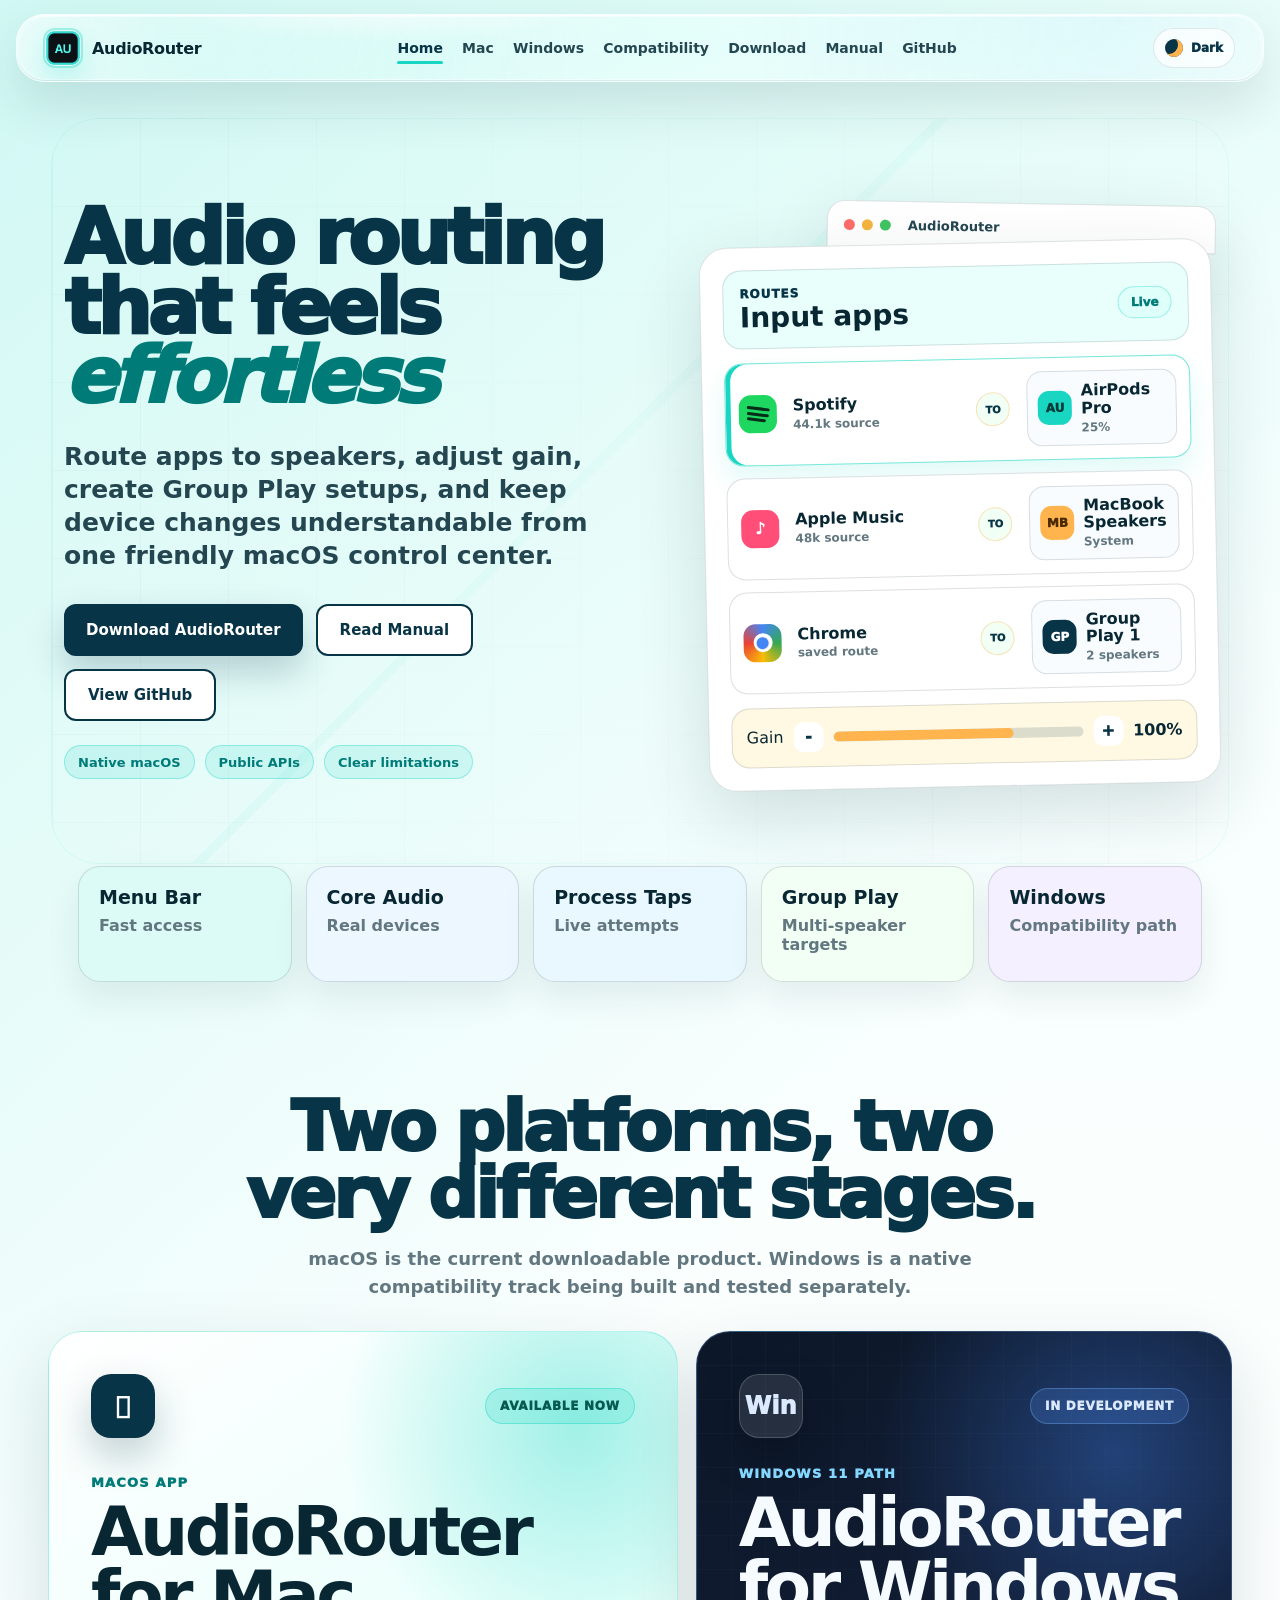
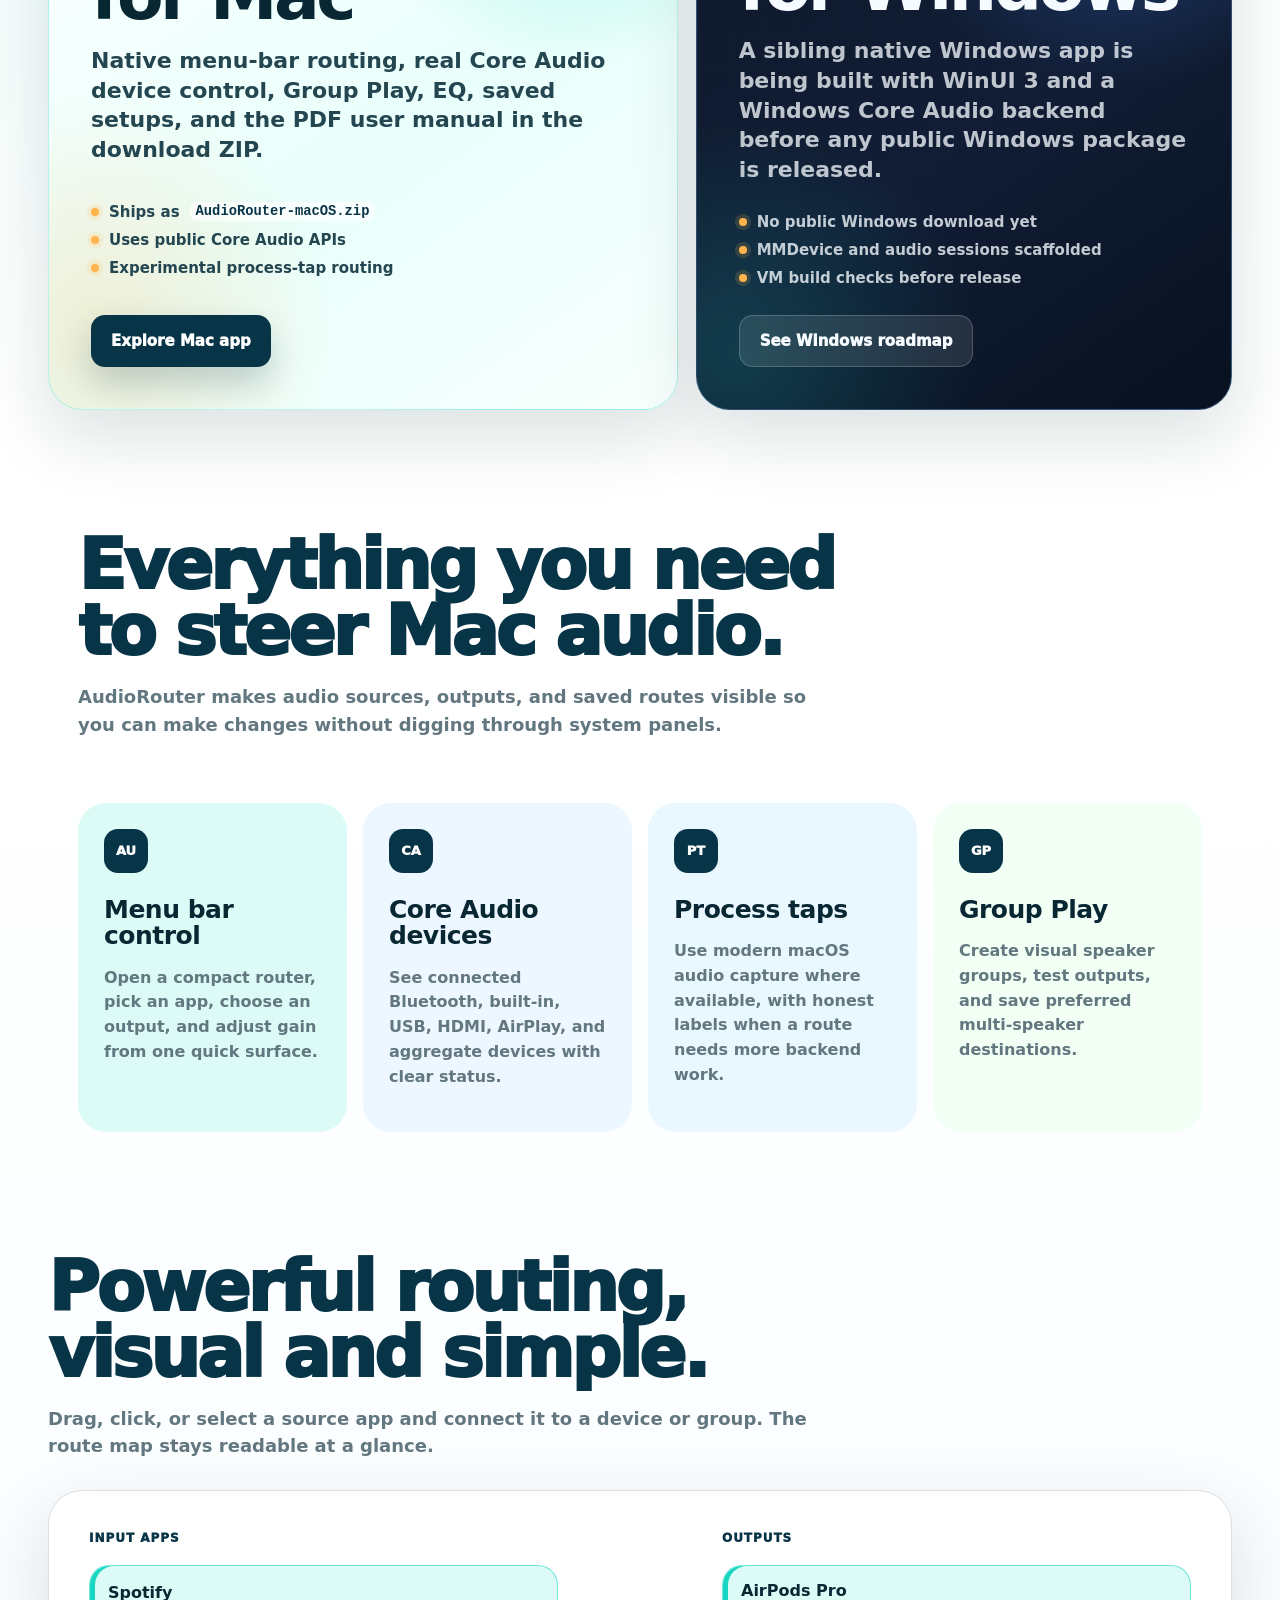
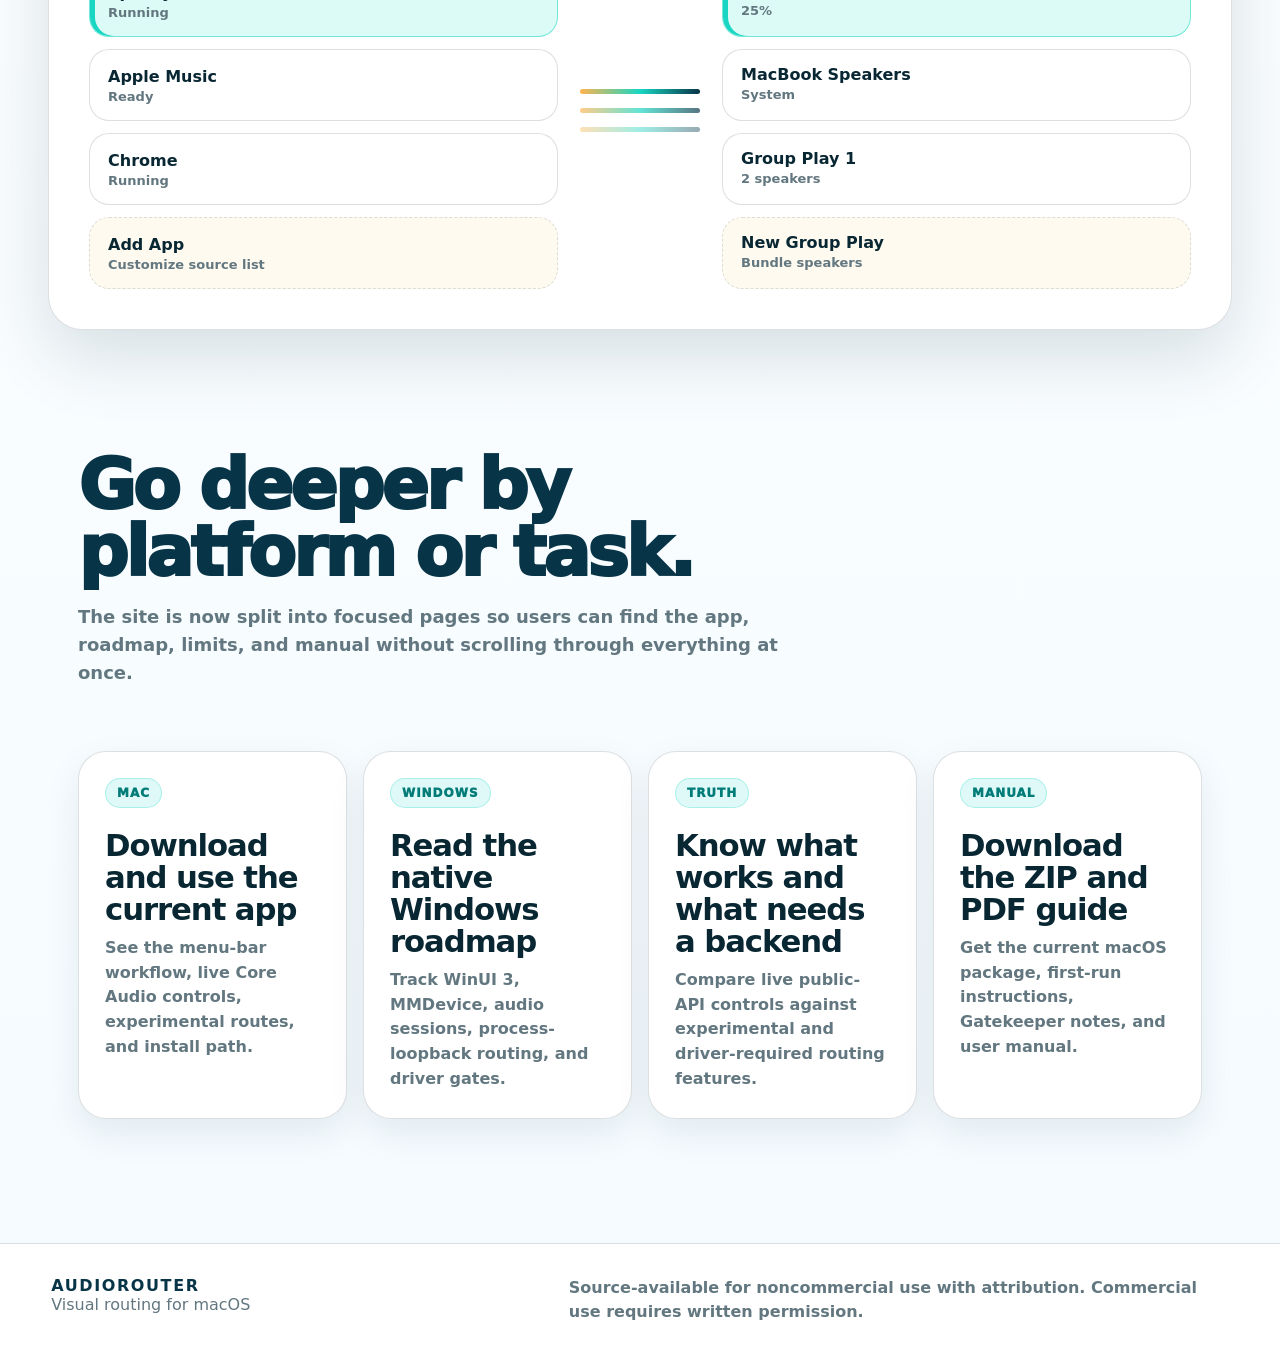
==== docs/index.html @ 06e59c3d "Remove white banner above website header" ====
<!doctype html>
<html lang="en">
<head>
  <meta charset="utf-8">
  <meta name="viewport" content="width=device-width, initial-scale=1">
  <meta name="color-scheme" content="light dark">
  <title>AudioRouter | Visual audio routing for Mac and Windows</title>
  <meta name="description" content="AudioRouter is a visual audio routing product site with Mac downloads, Windows roadmap, compatibility notes, and a complete user manual.">
  <meta property="og:title" content="AudioRouter">
  <meta property="og:description" content="A friendly visual audio routing product site for Mac downloads, Windows roadmap, compatibility notes, and user guides.">
  <meta property="og:image" content="assets/audiorouter-icon.png">
  <meta name="theme-color" content="#e8fffb">
  <link rel="icon" href="assets/audiorouter-icon.png">
  <link rel="apple-touch-icon" href="assets/audiorouter-icon.png">
  <script>
    (() => {
      try {
        const saved = localStorage.getItem("audiorouter-theme");
        const prefersDark = window.matchMedia("(prefers-color-scheme: dark)").matches;
        document.documentElement.dataset.theme = saved || (prefersDark ? "dark" : "light");
      } catch {
        document.documentElement.dataset.theme = "light";
      }
    })();
  </script>
  <link rel="stylesheet" href="styles.css?v=20260616-no-white-banner">
</head>
<body>
  <header class="site-header">
    <a class="brand" href="index.html" aria-label="AudioRouter home">
      <img src="assets/audiorouter-icon.png" alt="" width="36" height="36">
      <span>AudioRouter</span>
    </a>
    <button class="nav-toggle" type="button" aria-expanded="false" aria-controls="primary-nav">
      <span></span>
      <span></span>
      <span></span>
      <strong>Menu</strong>
    </button>
    <nav id="primary-nav" class="nav-links" aria-label="Primary navigation">
      <a href="index.html" aria-current="page">Home</a>
      <a href="mac.html">Mac</a>
      <a href="windows.html">Windows</a>
      <a href="compatibility.html">Compatibility</a>
      <a href="download.html">Download</a>
      <a href="assets/AudioRouter-User-Manual.pdf">Manual</a>
      <a href="https://github.com/alanlu439/audiorouter">GitHub</a>
    </nav>
    <button class="theme-toggle" type="button" aria-pressed="false" aria-label="Switch to dark mode">
      <span class="theme-toggle-icon" aria-hidden="true"></span>
      <span class="theme-toggle-label">Dark</span>
    </button>
  </header>

  <main id="top">
    <section class="hero" aria-labelledby="hero-title">
      <div class="hero-copy">
        <h1 id="hero-title">Audio routing that feels <span>effortless</span></h1>
        <p class="hero-lede">Route apps to speakers, adjust gain, create Group Play setups, and keep device changes understandable from one friendly macOS control center.</p>
        <div class="hero-actions">
          <a class="primary-action" href="download.html">Download AudioRouter</a>
          <a class="secondary-action" href="assets/AudioRouter-User-Manual.pdf">Read Manual</a>
          <a class="secondary-action" href="https://github.com/alanlu439/audiorouter">View GitHub</a>
        </div>
        <div class="trust-row hero-proof-row" aria-label="Product trust points">
          <span>Native macOS</span>
          <span>Public APIs</span>
          <span>Clear limitations</span>
        </div>
      </div>

      <div class="hero-stage" aria-label="AudioRouter routing preview">
        <div class="menu-bar">
          <span></span>
          <span></span>
          <span></span>
          <strong>AudioRouter</strong>
        </div>
        <div class="console-window">
          <div class="console-title">
            <div>
              <p>Routes</p>
              <h2>Input apps</h2>
            </div>
            <span class="live-pill">Live</span>
          </div>
          <div class="route-board">
            <div class="route-source active">
              <span class="app-dot spotify" aria-hidden="true">
                <span></span>
                <span></span>
                <span></span>
              </span>
              <div>
                <strong>Spotify</strong>
                <small>44.1k source</small>
              </div>
              <div class="route-arrow"><span>to</span></div>
              <div class="route-output">
                <span class="speaker-icon">AU</span>
                <div>
                  <strong>AirPods Pro</strong>
                  <small>25%</small>
                </div>
              </div>
            </div>
            <div class="route-source">
              <span class="app-dot music">♪</span>
              <div>
                <strong>Apple Music</strong>
                <small>48k source</small>
              </div>
              <div class="route-arrow"><span>to</span></div>
              <div class="route-output">
                <span class="speaker-icon orange">MB</span>
                <div>
                  <strong>MacBook Speakers</strong>
                  <small>System</small>
                </div>
              </div>
            </div>
            <div class="route-source">
              <span class="app-dot chrome">C</span>
              <div>
                <strong>Chrome</strong>
                <small>saved route</small>
              </div>
              <div class="route-arrow"><span>to</span></div>
              <div class="route-output">
                <span class="speaker-icon group">GP</span>
                <div>
                  <strong>Group Play 1</strong>
                  <small>2 speakers</small>
                </div>
              </div>
            </div>
          </div>
          <div class="fader-row">
            <span>Gain</span>
            <button type="button" tabindex="-1">-</button>
            <div class="fader"><span></span></div>
            <button type="button" tabindex="-1">+</button>
            <strong>100%</strong>
          </div>
        </div>
      </div>
    </section>

    <section class="signal-strip" aria-label="Product highlights">
      <div><strong>Menu Bar</strong><span>Fast access</span></div>
      <div><strong>Core Audio</strong><span>Real devices</span></div>
      <div><strong>Process Taps</strong><span>Live attempts</span></div>
      <div><strong>Group Play</strong><span>Multi-speaker targets</span></div>
      <div><strong>Windows</strong><span>Compatibility path</span></div>
    </section>

    <section id="platforms" class="section platform-section" aria-labelledby="platforms-title">
      <div class="section-heading compact">
        <h2 id="platforms-title">Two platforms, two very different stages.</h2>
        <p>macOS is the current downloadable product. Windows is a native compatibility track being built and tested separately.</p>
      </div>

      <div class="platform-grid">
        <article class="platform-card platform-card-mac">
          <div class="platform-card-header">
            <span class="platform-mark"></span>
            <span class="platform-status live">Available now</span>
          </div>
          <div>
            <p class="platform-kicker">macOS app</p>
            <h3>AudioRouter for Mac</h3>
            <p>Native menu-bar routing, real Core Audio device control, Group Play, EQ, saved setups, and the PDF user manual in the download ZIP.</p>
          </div>
          <ul class="platform-list">
            <li>Ships as <code>AudioRouter-macOS.zip</code></li>
            <li>Uses public Core Audio APIs</li>
            <li>Experimental process-tap routing</li>
          </ul>
          <a class="platform-action" href="mac.html">Explore Mac app</a>
        </article>

        <article class="platform-card platform-card-win">
          <div class="platform-card-header">
            <span class="platform-mark">Win</span>
            <span class="platform-status build">In development</span>
          </div>
          <div>
            <p class="platform-kicker">Windows 11 path</p>
            <h3>AudioRouter for Windows</h3>
            <p>A sibling native Windows app is being built with WinUI 3 and a Windows Core Audio backend before any public Windows package is released.</p>
          </div>
          <ul class="platform-list">
            <li>No public Windows download yet</li>
            <li>MMDevice and audio sessions scaffolded</li>
            <li>VM build checks before release</li>
          </ul>
          <a class="platform-action ghost" href="windows.html">See Windows roadmap</a>
        </article>
      </div>
    </section>

    <section id="features" class="section feature-grid" aria-labelledby="features-title">
      <div class="section-heading">
        <h2 id="features-title">Everything you need to steer Mac audio.</h2>
        <p>AudioRouter makes audio sources, outputs, and saved routes visible so you can make changes without digging through system panels.</p>
      </div>

      <article class="feature-card teal">
        <span class="feature-icon">AU</span>
        <h3>Menu bar control</h3>
        <p>Open a compact router, pick an app, choose an output, and adjust gain from one quick surface.</p>
      </article>
      <article class="feature-card sky">
        <span class="feature-icon">CA</span>
        <h3>Core Audio devices</h3>
        <p>See connected Bluetooth, built-in, USB, HDMI, AirPlay, and aggregate devices with clear status.</p>
      </article>
      <article class="feature-card signal">
        <span class="feature-icon">PT</span>
        <h3>Process taps</h3>
        <p>Use modern macOS audio capture where available, with honest labels when a route needs more backend work.</p>
      </article>
      <article class="feature-card aqua">
        <span class="feature-icon">GP</span>
        <h3>Group Play</h3>
        <p>Create visual speaker groups, test outputs, and save preferred multi-speaker destinations.</p>
      </article>
    </section>

    <section id="routing" class="section routing-section" aria-labelledby="routing-title">
      <div class="section-heading">
        <h2 id="routing-title">Powerful routing, visual and simple.</h2>
        <p>Drag, click, or select a source app and connect it to a device or group. The route map stays readable at a glance.</p>
      </div>

      <div class="patch-console">
        <div class="patch-column">
          <h3>Input apps</h3>
          <button class="patch-source active" data-route="spotify"><span>Spotify</span><small>Running</small></button>
          <button class="patch-source" data-route="music"><span>Apple Music</span><small>Ready</small></button>
          <button class="patch-source" data-route="chrome"><span>Chrome</span><small>Running</small></button>
          <button class="patch-source add" data-route="add"><span>Add App</span><small>Customize source list</small></button>
        </div>
        <div class="patch-lines" aria-hidden="true">
          <span></span>
          <span></span>
          <span></span>
        </div>
        <div class="patch-column">
          <h3>Outputs</h3>
          <div class="patch-output active">AirPods Pro <small>25%</small></div>
          <div class="patch-output">MacBook Speakers <small>System</small></div>
          <div class="patch-output">Group Play 1 <small>2 speakers</small></div>
          <div class="patch-output add">New Group Play <small>Bundle speakers</small></div>
        </div>
      </div>
    </section>

    <section class="section page-card-grid next-pages" aria-labelledby="next-pages-title">
      <div class="section-heading">
        <h2 id="next-pages-title">Go deeper by platform or task.</h2>
        <p>The site is now split into focused pages so users can find the app, roadmap, limits, and manual without scrolling through everything at once.</p>
      </div>
      <a class="page-card" href="mac.html">
        <span>Mac</span>
        <h3>Download and use the current app</h3>
        <p>See the menu-bar workflow, live Core Audio controls, experimental routes, and install path.</p>
      </a>
      <a class="page-card" href="windows.html">
        <span>Windows</span>
        <h3>Read the native Windows roadmap</h3>
        <p>Track WinUI 3, MMDevice, audio sessions, process-loopback routing, and driver gates.</p>
      </a>
      <a class="page-card" href="compatibility.html">
        <span>Truth</span>
        <h3>Know what works and what needs a backend</h3>
        <p>Compare live public-API controls against experimental and driver-required routing features.</p>
      </a>
      <a class="page-card" href="download.html">
        <span>Manual</span>
        <h3>Download the ZIP and PDF guide</h3>
        <p>Get the current macOS package, first-run instructions, Gatekeeper notes, and user manual.</p>
      </a>
    </section>
  </main>

  <footer class="site-footer">
    <div>
      <strong>AUDIOROUTER</strong>
      <span>Visual routing for macOS</span>
    </div>
    <p>Source-available for noncommercial use with attribution. Commercial use requires written permission.</p>
  </footer>

  <script src="script.js"></script>
</body>
</html>
---- docs/styles.css ----
:root {
  color-scheme: light dark;
  --bg: #ffffff;
  --ink: #082733;
  --ink-soft: #244651;
  --muted: #62777f;
  --line: rgba(8, 39, 51, 0.14);
  --line-strong: rgba(8, 39, 51, 0.22);
  --teal: #18d6c2;
  --teal-dark: #007b78;
  --navy: #083447;
  --aqua-soft: #e8fffb;
  --signal: #ffb44e;
  --blue: #5f7cf4;
  --ice: #e9f7ff;
  --mint: #ddfbf6;
  --sky: #edf7ff;
  --cream: #f2fff5;
  --panel: #ffffff;
  --shadow: 0 26px 70px rgba(8, 39, 51, 0.14);
  --radius: 24px;
  --max: 1180px;
  font-family: Inter, ui-sans-serif, system-ui, -apple-system, BlinkMacSystemFont, "Segoe UI", sans-serif;
}

:root[data-theme="dark"] {
  color-scheme: dark;
  --bg: #07111f;
  --ink: #f6fbff;
  --ink-soft: #c3d8df;
  --muted: #8fa8b3;
  --line: rgba(246, 251, 255, 0.14);
  --line-strong: rgba(246, 251, 255, 0.24);
  --teal: #35ead4;
  --teal-dark: #79f5e8;
  --navy: #f6fbff;
  --aqua-soft: rgba(53, 234, 212, 0.14);
  --signal: #ffc46b;
  --blue: #84d8ff;
  --ice: rgba(132, 216, 255, 0.13);
  --mint: rgba(53, 234, 212, 0.13);
  --sky: rgba(132, 216, 255, 0.12);
  --cream: rgba(255, 196, 107, 0.12);
  --panel: #0f1b2c;
  --shadow: 0 30px 86px rgba(0, 0, 0, 0.34);
  background:
    radial-gradient(circle at 12% 0%, rgba(53, 234, 212, 0.16), transparent 30%),
    radial-gradient(circle at 92% 6%, rgba(132, 216, 255, 0.18), transparent 34%),
    linear-gradient(180deg, #07111f 0%, #0d1829 48%, #08111d 100%);
}

* {
  box-sizing: border-box;
}

html {
  min-height: 100%;
  scroll-behavior: smooth;
  background:
    linear-gradient(135deg, rgba(24, 214, 194, 0.16), transparent 34%),
    linear-gradient(180deg, #f4fffd 0%, #ffffff 48%, #f4fbff 100%);
}

body {
  margin: 0;
  min-width: 320px;
  color: var(--ink);
  background:
    linear-gradient(135deg, rgba(24, 214, 194, 0.16), transparent 34%),
    linear-gradient(180deg, #f4fffd 0%, #ffffff 48%, #f4fbff 100%);
  transition: background 220ms ease, color 220ms ease;
}

.windows-site-root {
  background:
    radial-gradient(circle at 12% 0%, rgba(24, 214, 194, 0.12), transparent 30%),
    radial-gradient(circle at 92% 8%, rgba(70, 140, 255, 0.18), transparent 34%),
    linear-gradient(180deg, #07111f 0, #0f1b30 44%, #08111d 100%);
}

:root[data-theme="dark"] body {
  background:
    radial-gradient(circle at 12% 0%, rgba(53, 234, 212, 0.16), transparent 30%),
    radial-gradient(circle at 92% 6%, rgba(132, 216, 255, 0.18), transparent 34%),
    linear-gradient(180deg, #07111f 0%, #0d1829 48%, #08111d 100%);
}

a {
  color: inherit;
  text-decoration: none;
}

button {
  font: inherit;
}

.site-header {
  position: sticky;
  top: 14px;
  z-index: 20;
  display: flex;
  align-items: center;
  justify-content: space-between;
  gap: clamp(10px, 1.8vw, 20px);
  width: min(calc(100% - 32px), 1320px);
  height: 68px;
  margin: 14px auto 0;
  padding: 0 clamp(16px, 3vw, 28px);
  overflow: hidden;
  border: 1px solid rgba(255, 255, 255, 0.62);
  border-radius: 28px;
  background:
    linear-gradient(135deg, rgba(255, 255, 255, 0.72), rgba(255, 255, 255, 0.34) 48%, rgba(255, 255, 255, 0.62)),
    radial-gradient(circle at 12% 0%, rgba(24, 214, 194, 0.24), transparent 38%),
    radial-gradient(circle at 88% 20%, rgba(0, 183, 216, 0.16), transparent 34%);
  box-shadow:
    0 22px 52px rgba(8, 39, 51, 0.12),
    inset 0 1px 0 rgba(255, 255, 255, 0.82),
    inset 0 -1px 0 rgba(8, 39, 51, 0.08);
  backdrop-filter: blur(26px) saturate(1.45);
  -webkit-backdrop-filter: blur(26px) saturate(1.45);
}

.site-header::before,
.site-header::after {
  content: "";
  position: absolute;
  pointer-events: none;
  border-radius: inherit;
}

.site-header::before {
  inset: 1px;
  border: 1px solid rgba(255, 255, 255, 0.46);
}

.site-header::after {
  top: -48px;
  left: 10%;
  width: 38%;
  height: 76px;
  background: radial-gradient(ellipse at center, rgba(255, 255, 255, 0.86), transparent 68%);
  opacity: 0.74;
  filter: blur(1px);
}

:root[data-theme="dark"] .site-header {
  border-color: rgba(255, 255, 255, 0.16);
  background:
    linear-gradient(135deg, rgba(15, 27, 44, 0.76), rgba(10, 18, 31, 0.52) 48%, rgba(15, 27, 44, 0.72)),
    radial-gradient(circle at 12% 0%, rgba(53, 234, 212, 0.18), transparent 38%),
    radial-gradient(circle at 88% 20%, rgba(132, 216, 255, 0.14), transparent 34%);
  box-shadow:
    0 22px 52px rgba(0, 0, 0, 0.32),
    inset 0 1px 0 rgba(255, 255, 255, 0.18),
    inset 0 -1px 0 rgba(255, 255, 255, 0.06);
}

:root[data-theme="dark"] .site-header::before {
  border-color: rgba(255, 255, 255, 0.12);
}

:root[data-theme="dark"] .site-header::after {
  background: radial-gradient(ellipse at center, rgba(132, 216, 255, 0.24), transparent 68%);
}

.windows-site {
  background:
    radial-gradient(circle at 12% 0%, rgba(24, 214, 194, 0.12), transparent 30%),
    radial-gradient(circle at 92% 8%, rgba(70, 140, 255, 0.18), transparent 34%),
    linear-gradient(180deg, #07111f 0, #0f1b30 44%, #08111d 100%);
}

.windows-site .site-header {
  border-color: rgba(255, 255, 255, 0.16);
  background:
    linear-gradient(135deg, rgba(15, 27, 44, 0.78), rgba(10, 18, 31, 0.58) 48%, rgba(15, 27, 44, 0.74)),
    radial-gradient(circle at 12% 0%, rgba(53, 234, 212, 0.18), transparent 38%),
    radial-gradient(circle at 88% 20%, rgba(132, 216, 255, 0.14), transparent 34%);
  box-shadow:
    0 22px 52px rgba(0, 0, 0, 0.30),
    inset 0 1px 0 rgba(255, 255, 255, 0.18),
    inset 0 -1px 0 rgba(255, 255, 255, 0.06);
}

.windows-site .site-header::before {
  border-color: rgba(255, 255, 255, 0.12);
}

.windows-site .site-header::after {
  background: radial-gradient(ellipse at center, rgba(132, 216, 255, 0.24), transparent 68%);
}

.windows-site .brand,
.windows-site .nav-links a,
.windows-site .nav-links a:hover,
.windows-site .nav-links a[aria-current="page"] {
  color: #f6fbff;
}

.windows-site .theme-toggle,
.windows-site .nav-toggle {
  color: #f6fbff;
  background: rgba(246, 251, 255, 0.10);
  box-shadow: inset 0 0 0 1px rgba(246, 251, 255, 0.12);
}

.brand {
  position: relative;
  z-index: 1;
  display: inline-flex;
  align-items: center;
  gap: 11px;
  color: var(--ink);
  font-weight: 900;
  letter-spacing: -0.02em;
}

:root[data-theme="dark"] .brand {
  color: var(--ink);
}

.brand img {
  border-radius: 10px;
  box-shadow: 0 0 0 2px rgba(24, 214, 194, 0.34), 0 12px 26px rgba(24, 214, 194, 0.22);
  transition: transform 200ms ease, box-shadow 200ms ease;
}

.brand:hover img {
  transform: translateY(-1px) rotate(-2deg);
  box-shadow: 0 0 0 2px rgba(0, 183, 216, 0.22), 0 16px 34px rgba(24, 214, 194, 0.28);
}

.nav-links {
  position: relative;
  z-index: 1;
  display: flex;
  align-items: center;
  gap: clamp(10px, 1.5vw, 22px);
  color: var(--ink-soft);
  font-size: 14px;
  font-weight: 800;
}

.nav-toggle {
  position: relative;
  z-index: 2;
  display: none;
  align-items: center;
  gap: 6px;
  min-height: 40px;
  border: 0;
  border-radius: 14px;
  padding: 0 12px;
  color: var(--navy);
  background: rgba(255, 255, 255, 0.68);
  box-shadow: inset 0 0 0 1px rgba(8, 39, 51, 0.10);
  font-size: 12px;
  font-weight: 900;
}

:root[data-theme="dark"] .nav-toggle,
:root[data-theme="dark"] .theme-toggle {
  color: var(--ink);
  background: rgba(246, 251, 255, 0.10);
  box-shadow: inset 0 0 0 1px rgba(246, 251, 255, 0.12);
}

.nav-toggle span {
  display: block;
  width: 15px;
  height: 2px;
  border-radius: 999px;
  background: currentColor;
}

.nav-toggle strong {
  margin-left: 4px;
}

.theme-toggle {
  position: relative;
  z-index: 2;
  display: inline-flex;
  align-items: center;
  gap: 8px;
  min-height: 40px;
  border: 0;
  border-radius: 999px;
  padding: 0 12px;
  color: var(--navy);
  background: rgba(255, 255, 255, 0.72);
  box-shadow: inset 0 0 0 1px rgba(8, 39, 51, 0.10);
  font-size: 12px;
  font-weight: 950;
  cursor: pointer;
  transition: transform 180ms ease, background 180ms ease, color 180ms ease, box-shadow 180ms ease;
  flex: 0 0 auto;
}

.theme-toggle:hover {
  transform: translateY(-1px);
}

.theme-toggle-icon {
  position: relative;
  width: 18px;
  height: 18px;
  flex: 0 0 auto;
  border-radius: 999px;
  background: var(--navy);
  box-shadow: inset -5px -3px 0 var(--signal);
  transition: box-shadow 180ms ease, background 180ms ease, transform 180ms ease;
}

:root[data-theme="dark"] .theme-toggle-icon {
  background: var(--signal);
  box-shadow: 0 0 0 5px rgba(255, 196, 107, 0.16);
  transform: rotate(18deg);
}

.nav-links a {
  position: relative;
}

.nav-links a::after {
  content: "";
  position: absolute;
  left: 0;
  right: 0;
  bottom: -8px;
  height: 3px;
  border-radius: 999px;
  background: var(--teal);
  transform: scaleX(0);
  transform-origin: left;
  transition: transform 180ms ease;
}

.nav-links a:hover {
  color: var(--navy);
}

.nav-links a[aria-current="page"] {
  color: var(--navy);
}

.nav-links a:hover::after {
  transform: scaleX(1);
}

.nav-links a[aria-current="page"]::after {
  transform: scaleX(1);
}

.hero {
  position: relative;
  isolation: isolate;
  display: grid;
  grid-template-columns: minmax(0, 1fr) minmax(420px, 0.92fr);
  gap: clamp(30px, 4.4vw, 58px);
  align-items: center;
  width: min(100%, 1440px);
  min-height: clamp(620px, calc(100svh - 82px), 820px);
  height: auto;
  margin: 0 auto;
  padding: clamp(50px, 7svh, 82px) clamp(20px, 5vw, 72px) clamp(54px, 7svh, 82px);
  overflow: hidden;
}

.hero::before {
  content: "";
  position: absolute;
  inset: clamp(18px, 3vw, 36px) clamp(16px, 4vw, 54px);
  z-index: 0;
  border: 1px solid rgba(24, 214, 194, 0.18);
  border-radius: clamp(28px, 4vw, 48px);
  background:
    linear-gradient(90deg, rgba(8, 39, 51, 0.055) 1px, transparent 1px),
    linear-gradient(0deg, rgba(8, 39, 51, 0.045) 1px, transparent 1px),
    linear-gradient(135deg, transparent 0 46%, rgba(24, 214, 194, 0.13) 46% 46.7%, transparent 46.7% 100%);
  background-size: 88px 88px, 88px 88px, 100% 100%;
  pointer-events: none;
  -webkit-mask-image: linear-gradient(90deg, rgba(0, 0, 0, 0.52), rgba(0, 0, 0, 0.20) 48%, rgba(0, 0, 0, 0.44));
  mask-image: linear-gradient(90deg, rgba(0, 0, 0, 0.52), rgba(0, 0, 0, 0.20) 48%, rgba(0, 0, 0, 0.44));
}

:root[data-theme="dark"] .hero::before,
:root[data-theme="dark"] .page-hero::after {
  border-color: rgba(53, 234, 212, 0.16);
  background:
    linear-gradient(90deg, rgba(246, 251, 255, 0.055) 1px, transparent 1px),
    linear-gradient(0deg, rgba(246, 251, 255, 0.045) 1px, transparent 1px),
    linear-gradient(135deg, transparent 0 46%, rgba(53, 234, 212, 0.12) 46% 46.7%, transparent 46.7% 100%);
  background-size: 88px 88px, 88px 88px, 100% 100%;
}

.hero-copy,
.hero-stage {
  position: relative;
  z-index: 1;
}

.hero-copy {
  max-width: 650px;
}

.hero h1 {
  max-width: 760px;
  margin: 0;
  color: var(--navy);
  font-size: clamp(52px, 6vw, 86px);
  font-weight: 950;
  line-height: 0.91;
  letter-spacing: -0.055em;
}

.hero h1 span {
  color: var(--teal-dark);
  font-style: italic;
  letter-spacing: -0.06em;
}

.hero-lede {
  max-width: 570px;
  margin: 28px 0 0;
  color: var(--ink-soft);
  font-size: clamp(19px, 2.2vw, 25px);
  line-height: 1.32;
  font-weight: 700;
}

.hero-actions {
  display: flex;
  flex-wrap: wrap;
  gap: 13px;
  margin-top: 32px;
}

.primary-action,
.secondary-action {
  display: inline-flex;
  align-items: center;
  justify-content: center;
  min-height: 52px;
  border-radius: 12px;
  padding: 0 22px;
  font-size: 15px;
  font-weight: 900;
  transition: transform 180ms ease, box-shadow 180ms ease, background 180ms ease, color 180ms ease;
}

.primary-action {
  color: #ffffff;
  background: var(--navy);
  box-shadow: 0 16px 36px rgba(8, 52, 71, 0.22);
}

.secondary-action {
  color: var(--navy);
  background: #ffffff;
  border: 2px solid var(--navy);
}

.primary-action:hover,
.secondary-action:hover {
  transform: translateY(-2px);
}

.primary-action:hover {
  background: #052637;
  box-shadow: 0 20px 44px rgba(8, 52, 71, 0.28);
}

.secondary-action:hover {
  color: #ffffff;
  background: var(--navy);
}

.trust-row,
.hero-proof-row {
  display: flex;
  flex-wrap: wrap;
  gap: 10px;
  margin-top: 24px;
}

.trust-row span,
.hero-proof-row span {
  display: inline-flex;
  align-items: center;
  min-height: 34px;
  padding: 0 13px;
  color: var(--teal-dark);
  background: rgba(24, 214, 194, 0.14);
  border: 1px solid rgba(24, 214, 194, 0.36);
  border-radius: 999px;
  font-size: 13px;
  font-weight: 850;
}

:root[data-theme="dark"] .trust-row span,
:root[data-theme="dark"] .hero-proof-row span {
  color: var(--teal-dark);
  background: rgba(53, 234, 212, 0.12);
  border-color: rgba(53, 234, 212, 0.26);
}

.hero-stage {
  justify-self: end;
  width: min(100%, clamp(470px, 40vw, 590px));
}

.menu-bar,
.console-window {
  background: var(--panel);
  border: 1px solid rgba(8, 39, 51, 0.13);
  box-shadow: var(--shadow);
}

.menu-bar {
  display: flex;
  align-items: center;
  gap: 7px;
  width: 76%;
  height: 48px;
  margin-left: auto;
  padding: 0 16px;
  border-radius: 18px 18px 0 0;
  transform: rotate(1deg) translateY(8px);
  animation: menuSlideIn 640ms ease both;
}

.menu-bar span {
  width: 11px;
  height: 11px;
  border-radius: 999px;
}

.menu-bar span:nth-child(1) {
  background: #ff6b6b;
}

.menu-bar span:nth-child(2) {
  background: #f4b63f;
}

.menu-bar span:nth-child(3) {
  background: #40c463;
}

.menu-bar strong {
  margin-left: 10px;
  color: var(--ink-soft);
  font-size: 13px;
  font-weight: 900;
}

.console-window {
  position: relative;
  overflow: hidden;
  border-radius: 28px;
  padding: 22px;
  transform: rotate(-1.2deg);
  animation: consoleFloat 7s ease-in-out infinite;
}

.console-title,
.route-source,
.route-output,
.fader-row,
.signal-strip div,
.feature-card,
.patch-console,
.truth-card,
.download-card {
  background: #ffffff;
  border: 1px solid var(--line);
}

:root[data-theme="dark"] .menu-bar,
:root[data-theme="dark"] .console-window,
:root[data-theme="dark"] .console-title,
:root[data-theme="dark"] .route-source,
:root[data-theme="dark"] .route-output,
:root[data-theme="dark"] .fader-row,
:root[data-theme="dark"] .signal-strip div,
:root[data-theme="dark"] .feature-card,
:root[data-theme="dark"] .patch-console,
:root[data-theme="dark"] .patch-source,
:root[data-theme="dark"] .patch-output,
:root[data-theme="dark"] .truth-card,
:root[data-theme="dark"] .page-card,
:root[data-theme="dark"] .page-panel,
:root[data-theme="dark"] .page-hero-panel,
:root[data-theme="dark"] .download-card {
  color: var(--ink);
  background: rgba(246, 251, 255, 0.07);
  border-color: var(--line);
  box-shadow: 0 18px 54px rgba(0, 0, 0, 0.24);
}

:root[data-theme="dark"] .console-title,
:root[data-theme="dark"] .route-output,
:root[data-theme="dark"] .patch-source.active,
:root[data-theme="dark"] .patch-output.active {
  background: rgba(53, 234, 212, 0.11);
}

:root[data-theme="dark"] .fader-row,
:root[data-theme="dark"] .patch-source.add,
:root[data-theme="dark"] .patch-output.add,
:root[data-theme="dark"] .accent-panel {
  background: rgba(255, 196, 107, 0.11);
}

.console-title {
  display: flex;
  align-items: center;
  justify-content: space-between;
  gap: 14px;
  border-radius: 18px;
  padding: 16px;
  background: var(--aqua-soft);
}

.console-title p,
.console-title h2 {
  margin: 0;
}

.console-title p,
.patch-column h3 {
  color: var(--navy);
  font-size: 12px;
  font-weight: 950;
  letter-spacing: 0.08em;
  text-transform: uppercase;
}

.console-title h2 {
  margin-top: 2px;
  color: var(--ink);
  font-size: clamp(20px, 2.2vw, 28px);
  line-height: 1.05;
}

.live-pill {
  display: inline-flex;
  align-items: center;
  min-height: 32px;
  padding: 0 12px;
  color: var(--teal-dark);
  background: #dffffa;
  border: 1px solid rgba(24, 214, 194, 0.36);
  border-radius: 999px;
  font-size: 12px;
  font-weight: 950;
  animation: livePulse 2.4s ease-out infinite;
}

.route-board {
  display: grid;
  gap: 12px;
  margin-top: 14px;
}

.route-source {
  display: grid;
  grid-template-columns: 42px minmax(0, 1fr) 44px minmax(130px, 0.9fr);
  align-items: center;
  gap: 12px;
  min-width: 0;
  border-radius: 18px;
  padding: 13px;
  background: #fff;
}

.route-source.active {
  border-color: rgba(24, 214, 194, 0.58);
  box-shadow: inset 5px 0 0 var(--teal), 0 14px 28px rgba(24, 214, 194, 0.13);
}

.route-source img,
.app-dot {
  width: 38px;
  height: 38px;
  border-radius: 12px;
}

.app-dot {
  position: relative;
  display: inline-flex;
  align-items: center;
  justify-content: center;
  color: #ffffff;
  font-weight: 950;
  overflow: hidden;
}

.app-dot.spotify {
  background: #1ed760;
}

.app-dot.spotify span {
  position: absolute;
  left: 22%;
  right: 17%;
  height: 9%;
  border-radius: 999px;
  background: #062c1a;
  transform: rotate(8deg);
}

.app-dot.spotify span:nth-child(1) {
  top: 31%;
}

.app-dot.spotify span:nth-child(2) {
  top: 45%;
  right: 21%;
}

.app-dot.spotify span:nth-child(3) {
  top: 59%;
  right: 28%;
}

.app-dot.music {
  background: #ff4f79;
}

.app-dot.chrome {
  color: transparent;
  background: conic-gradient(#4385f5, #34a853, #fbbc05, #ea4335, #4385f5);
}

.app-dot.chrome::before,
.app-dot.chrome::after {
  content: "";
  position: absolute;
  border-radius: 999px;
}

.app-dot.chrome::before {
  width: 50%;
  height: 50%;
  background: #ffffff;
}

.app-dot.chrome::after {
  width: 30%;
  height: 30%;
  background: #4385f5;
  box-shadow: 0 0 0 1px rgba(8, 39, 51, 0.08);
}

.route-source strong,
.route-output strong {
  display: block;
  color: var(--ink);
  line-height: 1.1;
}

.route-source small,
.route-output small {
  display: block;
  margin-top: 3px;
  color: var(--muted);
  font-size: 12px;
  font-weight: 750;
}

.route-arrow {
  color: var(--navy);
  font-size: 10px;
  font-weight: 950;
  text-align: center;
  text-transform: uppercase;
}

.route-arrow span {
  display: inline-flex;
  align-items: center;
  justify-content: center;
  width: 34px;
  height: 34px;
  border-radius: 999px;
  background: var(--cream);
  border: 1px solid rgba(255, 180, 78, 0.38);
  animation: routeArrowPulse 2.8s ease-in-out infinite;
}

.route-output {
  display: flex;
  align-items: center;
  gap: 9px;
  min-width: 0;
  padding: 10px;
  border-radius: 15px;
  background: #f8fcff;
}

.speaker-icon,
.feature-icon {
  display: inline-flex;
  align-items: center;
  justify-content: center;
}

.speaker-icon {
  flex: 0 0 auto;
  width: 34px;
  height: 34px;
  border-radius: 11px;
  color: #073d38;
  background: var(--teal);
  font-size: 12px;
  font-weight: 950;
  animation: speakerPulse 3.4s ease-in-out infinite;
}

.speaker-icon.orange {
  color: #4b2a00;
  background: var(--signal);
}

.speaker-icon.group {
  color: #ffffff;
  background: var(--navy);
}

.fader-row {
  display: grid;
  grid-template-columns: auto 30px minmax(0, 1fr) 30px auto;
  align-items: center;
  gap: 10px;
  margin-top: 14px;
  padding: 14px;
  border-radius: 18px;
  background: #fff8e3;
}

.fader-row button {
  height: 30px;
  border: 0;
  border-radius: 10px;
  color: var(--navy);
  background: #ffffff;
  font-weight: 950;
}

.fader {
  height: 10px;
  border-radius: 999px;
  background: rgba(8, 52, 71, 0.14);
  overflow: hidden;
}

.fader span {
  display: block;
  width: 72%;
  height: 100%;
  border-radius: inherit;
  background: var(--signal);
  animation: faderBreathe 3.6s ease-in-out infinite;
}

.signal-strip {
  display: grid;
  grid-template-columns: repeat(5, minmax(0, 1fr));
  gap: 14px;
  max-width: var(--max);
  margin: -34px auto 0;
  padding: 0 clamp(20px, 4vw, 28px);
  position: relative;
  z-index: 5;
}

.signal-strip div {
  min-height: 116px;
  padding: 20px;
  border-radius: 22px;
  box-shadow: 0 16px 34px rgba(8, 39, 51, 0.08);
}

.signal-strip div:nth-child(1) {
  background: var(--mint);
}

.signal-strip div:nth-child(2) {
  background: var(--sky);
}

.signal-strip div:nth-child(3) {
  background: var(--ice);
}

.signal-strip div:nth-child(4) {
  background: var(--cream);
}

.signal-strip div:nth-child(5) {
  background: #f5f0ff;
}

.signal-strip strong,
.signal-strip span {
  display: block;
}

.signal-strip strong {
  color: var(--ink);
  font-size: 19px;
  line-height: 1.1;
}

.signal-strip span {
  margin-top: 8px;
  color: var(--muted);
  font-weight: 750;
}

.section {
  max-width: var(--max);
  margin: 0 auto;
  padding: clamp(82px, 10vw, 122px) clamp(20px, 4vw, 28px) 0;
  scroll-margin-top: 104px;
}

.section-heading {
  max-width: 760px;
  margin-bottom: 30px;
}

.section-heading.compact {
  max-width: 820px;
  margin-right: auto;
  margin-left: auto;
  text-align: center;
}

.section-heading h2,
.download-section h2 {
  margin: 0;
  color: var(--navy);
  font-size: clamp(36px, 5.5vw, 70px);
  font-weight: 950;
  line-height: 0.95;
  letter-spacing: -0.045em;
}

.section-heading p,
.download-section p {
  color: var(--muted);
  font-size: 18px;
  line-height: 1.55;
  font-weight: 650;
}

.section-heading.compact p {
  max-width: 680px;
  margin-right: auto;
  margin-left: auto;
}

.page-main {
  padding-bottom: clamp(70px, 8vw, 112px);
}

.page-hero {
  position: relative;
  isolation: isolate;
  display: grid;
  grid-template-columns: minmax(0, 0.98fr) minmax(360px, 0.82fr);
  gap: clamp(28px, 4.6vw, 56px);
  align-items: center;
  max-width: 1240px;
  min-height: clamp(560px, calc(100svh - 82px), 740px);
  margin: 0 auto;
  padding: clamp(60px, 8vw, 96px) clamp(20px, 4vw, 28px) clamp(54px, 7vw, 82px);
  overflow: hidden;
}

.page-hero::after {
  content: "";
  position: absolute;
  inset: clamp(18px, 3vw, 34px) clamp(14px, 3vw, 24px);
  z-index: 0;
  border: 1px solid rgba(24, 214, 194, 0.16);
  border-radius: clamp(28px, 4vw, 48px);
  background:
    linear-gradient(90deg, rgba(8, 39, 51, 0.05) 1px, transparent 1px),
    linear-gradient(0deg, rgba(8, 39, 51, 0.04) 1px, transparent 1px),
    linear-gradient(135deg, transparent 0 48%, rgba(255, 180, 78, 0.12) 48% 48.7%, transparent 48.7% 100%);
  background-size: 78px 78px, 78px 78px, 100% 100%;
  pointer-events: none;
  -webkit-mask-image: linear-gradient(90deg, rgba(0, 0, 0, 0.50), rgba(0, 0, 0, 0.16) 48%, rgba(0, 0, 0, 0.50));
  mask-image: linear-gradient(90deg, rgba(0, 0, 0, 0.50), rgba(0, 0, 0, 0.16) 48%, rgba(0, 0, 0, 0.50));
}

.page-hero > :first-child {
  max-width: 700px;
}

.page-hero > * {
  position: relative;
  z-index: 1;
}

.page-kicker {
  margin: 0 0 16px;
  color: var(--teal-dark);
  font-size: 13px;
  font-weight: 950;
  letter-spacing: 0.10em;
  text-transform: uppercase;
}

.page-hero h1 {
  max-width: 800px;
  margin: 0;
  color: var(--navy);
  font-size: clamp(46px, 6.3vw, 82px);
  font-weight: 950;
  line-height: 0.92;
  letter-spacing: -0.055em;
}

.page-hero p {
  max-width: 620px;
  color: var(--ink-soft);
  font-size: clamp(18px, 2.1vw, 24px);
  line-height: 1.38;
  font-weight: 700;
}

.page-hero-panel {
  border: 1px solid var(--line);
  border-radius: 34px;
  padding: clamp(24px, 4vw, 38px);
  background:
    radial-gradient(circle at 86% 4%, rgba(24, 214, 194, 0.30), transparent 32%),
    #ffffff;
  box-shadow: var(--shadow);
}

.page-hero-panel,
.mac-product-card,
.windows-blueprint-card {
  align-self: center;
  justify-self: stretch;
}

.page-hero-panel h2 {
  margin: 24px 0 0;
  color: var(--navy);
  font-size: clamp(28px, 3.8vw, 46px);
  line-height: 0.98;
  letter-spacing: -0.045em;
}

.page-hero-panel p {
  margin-bottom: 0;
  font-size: 17px;
  line-height: 1.5;
}

.hero-dashboard-card {
  display: grid;
  gap: 18px;
  overflow: hidden;
  background:
    linear-gradient(145deg, rgba(255, 255, 255, 0.94), rgba(232, 255, 251, 0.78)),
    linear-gradient(90deg, rgba(8, 39, 51, 0.055) 1px, transparent 1px),
    linear-gradient(0deg, rgba(8, 39, 51, 0.045) 1px, transparent 1px);
  background-size: auto, 42px 42px, 42px 42px;
}

:root[data-theme="dark"] .hero-dashboard-card {
  background:
    linear-gradient(145deg, rgba(246, 251, 255, 0.09), rgba(53, 234, 212, 0.07)),
    linear-gradient(90deg, rgba(246, 251, 255, 0.05) 1px, transparent 1px),
    linear-gradient(0deg, rgba(246, 251, 255, 0.04) 1px, transparent 1px);
  background-size: auto, 42px 42px, 42px 42px;
}

.hero-card-top {
  display: flex;
  align-items: center;
  gap: 16px;
}

.hero-card-top small {
  color: var(--teal-dark);
  font-size: 12px;
  font-weight: 950;
  letter-spacing: 0.10em;
  text-transform: uppercase;
}

.hero-card-top h2 {
  margin: 4px 0 0;
}

.hero-card-top .platform-mark {
  flex: 0 0 auto;
  color: #073d38;
  background: var(--teal);
  box-shadow: 0 18px 36px rgba(24, 214, 194, 0.18);
}

.compat-hero-card .platform-mark {
  color: #ffffff;
  background: var(--navy);
}

.download-hero-card .platform-mark {
  color: #3d2300;
  background: var(--signal);
}

.compat-status-stack,
.package-stack {
  display: grid;
  gap: 10px;
}

.compat-status-stack div,
.package-stack div {
  display: grid;
  align-items: center;
  min-height: 68px;
  border: 1px solid rgba(8, 39, 51, 0.10);
  border-radius: 18px;
  padding: 13px 14px;
  background: rgba(255, 255, 255, 0.72);
}

:root[data-theme="dark"] .compat-status-stack div,
:root[data-theme="dark"] .package-stack div {
  border-color: rgba(246, 251, 255, 0.12);
  background: rgba(246, 251, 255, 0.08);
}

.compat-status-stack div {
  grid-template-columns: auto minmax(138px, 0.45fr) minmax(0, 1fr);
  gap: 10px;
}

.package-stack div {
  grid-template-columns: minmax(136px, 0.44fr) minmax(0, 1fr);
  gap: 12px;
}

.compat-status-stack strong,
.package-stack strong {
  color: var(--ink);
  font-size: 15px;
  font-weight: 950;
  white-space: nowrap;
}

.compat-status-stack small,
.package-stack span {
  color: var(--muted);
  line-height: 1.35;
  font-size: 13px;
  font-weight: 760;
}

.status-dot {
  width: 12px;
  height: 12px;
  border-radius: 999px;
  background: var(--teal);
  box-shadow: 0 0 0 6px rgba(24, 214, 194, 0.11);
}

.status-dot.saved {
  background: var(--signal);
  box-shadow: 0 0 0 6px rgba(255, 180, 78, 0.13);
}

.status-dot.backend {
  background: var(--blue);
  box-shadow: 0 0 0 6px rgba(80, 99, 190, 0.13);
}

.hero-card-note {
  border-radius: 18px;
  padding: 15px 16px;
  color: var(--ink-soft);
  background: rgba(255, 180, 78, 0.14);
  border: 1px solid rgba(255, 180, 78, 0.24);
  font-size: 15px !important;
  font-weight: 800 !important;
}

:root[data-theme="dark"] .hero-card-note {
  color: var(--ink);
  background: rgba(255, 196, 107, 0.12);
  border-color: rgba(255, 196, 107, 0.22);
}

.dark-panel {
  color: #f6fbff;
  border-color: rgba(255, 255, 255, 0.16);
  background:
    radial-gradient(circle at 84% 8%, rgba(132, 216, 255, 0.22), transparent 35%),
    linear-gradient(145deg, #0c1728, #111d35 56%, #07111f);
}

.dark-panel h2,
.dark-panel p {
  color: #f6fbff;
}

.mac-page-hero,
.download-page-hero {
  min-height: min(680px, calc(100svh - 82px));
}

.compat-page-hero,
.download-page-hero {
  grid-template-columns: minmax(0, 0.96fr) minmax(340px, 0.78fr);
}

.page-card-grid {
  display: grid;
  grid-template-columns: repeat(4, minmax(0, 1fr));
  gap: 16px;
}

.page-card-grid .section-heading {
  grid-column: 1 / -1;
}

.page-card {
  display: block;
  min-height: 260px;
  border: 1px solid var(--line);
  border-radius: 28px;
  padding: 26px;
  color: inherit;
  background: #ffffff;
  box-shadow: 0 14px 36px rgba(8, 39, 51, 0.08);
  transition: transform 220ms ease, box-shadow 220ms ease, border-color 220ms ease, background 220ms ease;
}

.page-card:hover {
  transform: translateY(-4px);
  border-color: rgba(24, 214, 194, 0.38);
  background: #fbfffe;
  box-shadow: 0 24px 54px rgba(8, 39, 51, 0.14);
}

.page-card span {
  display: inline-flex;
  align-items: center;
  min-height: 30px;
  border-radius: 999px;
  padding: 0 11px;
  color: var(--teal-dark);
  background: rgba(24, 214, 194, 0.14);
  border: 1px solid rgba(24, 214, 194, 0.28);
  font-size: 12px;
  font-weight: 950;
  letter-spacing: 0.08em;
  text-transform: uppercase;
}

.page-card h3 {
  margin: 22px 0 10px;
  color: var(--ink);
  font-size: clamp(23px, 2.4vw, 31px);
  line-height: 1.04;
  letter-spacing: -0.035em;
}

.page-card p {
  margin: 0;
  color: var(--muted);
  line-height: 1.55;
  font-weight: 650;
}

.next-pages {
  padding-bottom: clamp(82px, 10vw, 124px);
}

.page-split {
  display: grid;
  grid-template-columns: minmax(0, 1fr) minmax(320px, 0.72fr);
  gap: 18px;
}

.page-panel {
  border: 1px solid var(--line);
  border-radius: 30px;
  padding: clamp(24px, 4vw, 36px);
  background: #ffffff;
  box-shadow: 0 14px 36px rgba(8, 39, 51, 0.08);
}

.page-panel h2 {
  margin: 0;
  color: var(--navy);
  font-size: clamp(30px, 4.2vw, 52px);
  line-height: 0.98;
  letter-spacing: -0.045em;
}

.page-panel p {
  color: var(--muted);
  font-size: 17px;
  line-height: 1.55;
  font-weight: 650;
}

.accent-panel {
  background:
    radial-gradient(circle at 88% 6%, rgba(255, 180, 78, 0.24), transparent 32%),
    var(--cream);
}

.page-list {
  display: grid;
  gap: 12px;
  margin: 24px 0 0;
  padding: 0;
  list-style: none;
}

.page-list.ordered {
  padding-left: 20px;
  list-style: decimal;
}

.page-list li {
  color: var(--ink-soft);
  font-size: 16px;
  line-height: 1.42;
  font-weight: 760;
}

.mac-page-hero {
  grid-template-columns: minmax(0, 0.94fr) minmax(430px, 0.96fr);
}

.mac-page-hero .page-kicker {
  color: #08766e;
}

.mac-page-hero h1 {
  max-width: 700px;
  letter-spacing: -0.06em;
}

.mac-proof-strip {
  display: flex;
  flex-wrap: wrap;
  gap: 10px;
  margin-top: 24px;
}

.mac-proof-strip span {
  display: inline-flex;
  align-items: center;
  min-height: 34px;
  border-radius: 999px;
  padding: 0 13px;
  color: #06594f;
  background: rgba(24, 214, 194, 0.14);
  border: 1px solid rgba(24, 214, 194, 0.34);
  font-size: 13px;
  font-weight: 900;
}

:root[data-theme="dark"] .mac-proof-strip span {
  color: var(--teal-dark);
  background: rgba(53, 234, 212, 0.12);
  border-color: rgba(53, 234, 212, 0.26);
}

.mac-page-hero::before {
  content: "";
  position: absolute;
  right: clamp(20px, 4vw, 60px);
  bottom: 20px;
  width: min(44vw, 520px);
  height: min(44vw, 520px);
  border-radius: 999px;
  background: radial-gradient(circle, rgba(24, 214, 194, 0.24), transparent 68%);
  filter: blur(8px);
  pointer-events: none;
}

.mac-product-card {
  position: relative;
  z-index: 1;
  overflow: hidden;
  border: 1px solid rgba(24, 214, 194, 0.28);
  border-radius: 38px;
  padding: 18px;
  background:
    linear-gradient(140deg, rgba(255, 255, 255, 0.92), rgba(232, 255, 251, 0.76)),
    radial-gradient(circle at 92% 8%, rgba(255, 180, 78, 0.26), transparent 32%);
  box-shadow: 0 34px 86px rgba(8, 39, 51, 0.16);
}

:root[data-theme="dark"] .mac-product-card {
  border-color: rgba(53, 234, 212, 0.24);
  background:
    linear-gradient(140deg, rgba(15, 27, 44, 0.92), rgba(10, 18, 31, 0.80)),
    radial-gradient(circle at 92% 8%, rgba(255, 196, 107, 0.16), transparent 32%);
  box-shadow: 0 34px 86px rgba(0, 0, 0, 0.34);
}

:root[data-theme="dark"] .mac-product-card::before {
  background:
    linear-gradient(90deg, rgba(246, 251, 255, 0.06) 1px, transparent 1px),
    linear-gradient(0deg, rgba(246, 251, 255, 0.05) 1px, transparent 1px);
}

.mac-product-card::before {
  content: "";
  position: absolute;
  inset: 0;
  background:
    linear-gradient(90deg, rgba(8, 39, 51, 0.06) 1px, transparent 1px),
    linear-gradient(0deg, rgba(8, 39, 51, 0.05) 1px, transparent 1px);
  background-size: 44px 44px;
  opacity: 0.28;
  pointer-events: none;
}

.mac-product-card > * {
  position: relative;
  z-index: 1;
}

.mac-window-chrome {
  display: flex;
  align-items: center;
  gap: 12px;
  min-height: 44px;
  border-radius: 22px;
  padding: 0 14px;
  color: var(--ink-soft);
  background: rgba(255, 255, 255, 0.72);
  border: 1px solid rgba(8, 39, 51, 0.10);
}

:root[data-theme="dark"] .mac-window-chrome,
:root[data-theme="dark"] .mac-preview-header,
:root[data-theme="dark"] .mac-route-card {
  background: rgba(246, 251, 255, 0.08);
  border-color: rgba(246, 251, 255, 0.12);
}

.mac-window-chrome div {
  display: flex;
  gap: 7px;
}

.mac-window-chrome span {
  width: 11px;
  height: 11px;
  border-radius: 999px;
}

.mac-window-chrome span:nth-child(1) {
  background: #ff6b6b;
}

.mac-window-chrome span:nth-child(2) {
  background: #f4b63f;
}

.mac-window-chrome span:nth-child(3) {
  background: #40c463;
}

.mac-window-chrome strong {
  font-size: 13px;
  font-weight: 950;
}

.mac-window-chrome em {
  margin-left: auto;
  border-radius: 999px;
  padding: 5px 9px;
  color: #06594f;
  background: rgba(24, 214, 194, 0.16);
  font-size: 11px;
  font-style: normal;
  font-weight: 950;
  text-transform: uppercase;
}

.mac-preview-header {
  display: flex;
  align-items: center;
  gap: 16px;
  margin-top: 20px;
  border-radius: 28px;
  padding: 22px;
  color: var(--navy);
  background: #ffffff;
  border: 1px solid rgba(8, 39, 51, 0.10);
}

.mac-control-summary {
  display: grid;
  grid-template-columns: repeat(3, minmax(0, 1fr));
  gap: 10px;
  margin-top: 14px;
}

.mac-control-summary div {
  min-height: 76px;
  border: 1px solid rgba(8, 39, 51, 0.10);
  border-radius: 18px;
  padding: 14px;
  background: rgba(255, 255, 255, 0.64);
}

:root[data-theme="dark"] .mac-control-summary div {
  border-color: rgba(246, 251, 255, 0.12);
  background: rgba(246, 251, 255, 0.08);
}

.mac-control-summary strong,
.mac-control-summary span {
  display: block;
}

.mac-control-summary strong {
  color: var(--ink);
  font-size: 28px;
  line-height: 1;
  letter-spacing: -0.04em;
}

.mac-control-summary span {
  margin-top: 5px;
  color: var(--muted);
  font-size: 12px;
  font-weight: 850;
  text-transform: uppercase;
}

.mac-preview-header small,
.mac-live-card small {
  color: var(--teal-dark);
  font-size: 12px;
  font-weight: 950;
  letter-spacing: 0.09em;
  text-transform: uppercase;
}

.mac-preview-header h2 {
  margin: 5px 0 0;
  font-size: clamp(30px, 4vw, 48px);
  line-height: 0.95;
  letter-spacing: -0.045em;
}

.mac-route-stack {
  display: grid;
  gap: 12px;
  margin-top: 14px;
}

.mac-route-card {
  display: grid;
  grid-template-columns: 42px minmax(0, 1fr) minmax(86px, auto) 86px;
  align-items: center;
  gap: 12px;
  min-width: 0;
  border-radius: 22px;
  padding: 14px;
  background: rgba(255, 255, 255, 0.82);
  border: 1px solid rgba(8, 39, 51, 0.10);
}

.mac-route-card.live {
  border-color: rgba(24, 214, 194, 0.40);
  box-shadow: inset 5px 0 0 var(--teal), 0 18px 36px rgba(24, 214, 194, 0.12);
}

.mac-route-card.group {
  background: rgba(8, 52, 71, 0.08);
}

:root[data-theme="dark"] .mac-route-card.group {
  background: rgba(53, 234, 212, 0.10);
}

.mac-route-card strong,
.mac-route-card small,
.mac-route-card b {
  display: block;
}

.mac-route-card strong {
  color: var(--ink);
  line-height: 1.1;
}

.mac-route-card small {
  margin-top: 3px;
  color: var(--muted);
  font-size: 12px;
  font-weight: 750;
}

.mac-route-card b {
  justify-self: end;
  color: var(--navy);
  font-size: 13px;
  font-weight: 950;
}

.mac-route-card [data-meter] {
  display: flex;
  align-items: end;
  justify-content: end;
  gap: 5px;
  height: 30px;
}

.mac-route-card [data-meter] span {
  width: 7px;
  height: 100%;
  border-radius: 999px;
  background: linear-gradient(180deg, var(--teal), var(--signal));
  transform-origin: bottom;
}

.mac-shortcut-strip {
  display: grid;
  grid-template-columns: 1fr auto auto;
  gap: 10px;
  align-items: center;
  margin-top: 14px;
  border-radius: 20px;
  padding: 14px 16px;
  color: var(--ink-soft);
  background: #fff8e3;
  border: 1px solid rgba(255, 180, 78, 0.34);
  font-weight: 800;
}

:root[data-theme="dark"] .mac-shortcut-strip {
  background: rgba(255, 196, 107, 0.12);
  border-color: rgba(255, 196, 107, 0.24);
}

:root[data-theme="dark"] .mac-shortcut-strip strong {
  background: rgba(246, 251, 255, 0.10);
}

.mac-shortcut-strip strong {
  border-radius: 10px;
  padding: 7px 11px;
  color: var(--navy);
  background: #ffffff;
  box-shadow: inset 0 0 0 1px rgba(8, 39, 51, 0.10);
}

.mac-shortcut-strip small {
  color: var(--teal-dark);
  font-weight: 950;
}

.mac-feature-deck {
  display: grid;
  grid-template-columns: minmax(0, 1.1fr) minmax(320px, 0.72fr);
  gap: 18px;
}

.mac-feature-deck .section-heading {
  grid-column: 1 / -1;
}

.mac-feature-list {
  display: grid;
  gap: 12px;
}

.mac-feature-row {
  display: grid;
  grid-template-columns: 58px minmax(0, 1fr);
  gap: 16px;
  align-items: start;
  border: 1px solid var(--line);
  border-radius: 24px;
  padding: 20px;
  background: #ffffff;
  box-shadow: 0 12px 30px rgba(8, 39, 51, 0.06);
}

:root[data-theme="dark"] .mac-feature-row,
:root[data-theme="dark"] .mac-live-card {
  background:
    radial-gradient(circle at 92% 8%, rgba(53, 234, 212, 0.10), transparent 34%),
    rgba(246, 251, 255, 0.07);
  border-color: var(--line);
  box-shadow: 0 18px 54px rgba(0, 0, 0, 0.22);
}

.mac-feature-row span {
  display: inline-flex;
  align-items: center;
  justify-content: center;
  width: 50px;
  height: 50px;
  border-radius: 16px;
  color: #ffffff;
  background: var(--navy);
  font-weight: 950;
}

.mac-feature-row h3,
.mac-live-card h3 {
  margin: 0;
  color: var(--ink);
  font-size: clamp(22px, 2.4vw, 30px);
  line-height: 1.05;
  letter-spacing: -0.035em;
}

.mac-feature-row p,
.mac-live-card p {
  margin: 9px 0 0;
  color: var(--muted);
  line-height: 1.55;
  font-weight: 650;
}

.mac-live-card {
  align-self: stretch;
  border: 1px solid rgba(24, 214, 194, 0.32);
  border-radius: 30px;
  padding: clamp(24px, 4vw, 34px);
  background:
    radial-gradient(circle at 88% 6%, rgba(24, 214, 194, 0.28), transparent 34%),
    linear-gradient(145deg, #ffffff, #e9fffb);
  box-shadow: var(--shadow);
}

.mac-live-card h3 {
  margin-top: 18px;
  font-size: clamp(30px, 4vw, 48px);
}

.mac-live-card .platform-action {
  margin-top: 22px;
}

.windows-page {
  color: #f6fbff;
  background:
    radial-gradient(circle at 12% 0%, rgba(24, 214, 194, 0.14), transparent 30%),
    radial-gradient(circle at 92% 8%, rgba(70, 140, 255, 0.22), transparent 34%),
    linear-gradient(180deg, #07111f 0, #0f1b30 44%, #08111d 100%);
}

.windows-page .page-hero::after {
  border-color: rgba(132, 216, 255, 0.16);
  background:
    linear-gradient(90deg, rgba(246, 251, 255, 0.06) 1px, transparent 1px),
    linear-gradient(0deg, rgba(246, 251, 255, 0.045) 1px, transparent 1px),
    linear-gradient(135deg, transparent 0 48%, rgba(255, 196, 107, 0.14) 48% 48.7%, transparent 48.7% 100%);
  background-size: 78px 78px, 78px 78px, 100% 100%;
}

.windows-page .page-hero h1,
.windows-page .page-hero p,
.windows-page .section-heading h2,
.windows-page .section-heading p {
  color: #f6fbff;
}

.windows-page .secondary-action {
  color: #f6fbff;
  background: transparent;
  border-color: rgba(246, 251, 255, 0.66);
}

.windows-page .secondary-action:hover {
  color: #07111f;
  background: #f6fbff;
}

.windows-page-hero {
  grid-template-columns: minmax(0, 0.94fr) minmax(420px, 0.96fr);
}

.windows-page-hero .page-kicker {
  color: #ffc46b;
}

.windows-proof-strip span {
  color: #ffc46b;
  background: rgba(255, 196, 107, 0.12);
  border-color: rgba(255, 196, 107, 0.30);
}

.windows-blueprint-card {
  position: relative;
  overflow: hidden;
  border: 1px solid rgba(132, 216, 255, 0.24);
  border-radius: 38px;
  padding: clamp(18px, 3vw, 28px);
  color: #f6fbff;
  background:
    linear-gradient(90deg, rgba(255, 255, 255, 0.07) 1px, transparent 1px),
    linear-gradient(0deg, rgba(255, 255, 255, 0.06) 1px, transparent 1px),
    radial-gradient(circle at 88% 8%, rgba(132, 216, 255, 0.24), transparent 34%),
    rgba(255, 255, 255, 0.07);
  background-size: 34px 34px, 34px 34px, auto, auto;
  box-shadow: 0 28px 74px rgba(0, 0, 0, 0.26);
  backdrop-filter: blur(18px);
  -webkit-backdrop-filter: blur(18px);
}

.prototype-stamp {
  position: absolute;
  top: 18px;
  right: 18px;
  transform: rotate(3deg);
  border: 2px dashed rgba(255, 196, 107, 0.68);
  border-radius: 14px;
  padding: 8px 12px;
  color: #ffc46b;
  background: rgba(255, 196, 107, 0.10);
  font-size: 12px;
  font-weight: 950;
  letter-spacing: 0.12em;
  text-transform: uppercase;
}

.blueprint-top {
  display: flex;
  align-items: center;
  gap: 16px;
  padding-right: 96px;
}

.blueprint-top small {
  color: #84d8ff;
  font-size: 12px;
  font-weight: 950;
  letter-spacing: 0.09em;
  text-transform: uppercase;
}

.blueprint-top h2 {
  margin: 5px 0 0;
  color: #f6fbff;
  font-size: clamp(28px, 3.8vw, 44px);
  line-height: 0.98;
  letter-spacing: -0.04em;
}

.prototype-status-grid {
  display: grid;
  grid-template-columns: repeat(3, minmax(0, 1fr));
  gap: 8px;
  margin-top: 14px;
}

.prototype-status-grid span {
  min-height: 44px;
  border: 1px dashed rgba(255, 255, 255, 0.18);
  border-radius: 14px;
  padding: 11px;
  color: rgba(246, 251, 255, 0.78);
  background: rgba(255, 255, 255, 0.05);
  font-size: 12px;
  font-weight: 850;
}

.blueprint-flow {
  display: grid;
  grid-template-columns: auto 1fr auto 1fr auto 1fr auto;
  align-items: center;
  gap: 10px;
  margin-top: 22px;
}

.blueprint-flow span {
  display: inline-flex;
  align-items: center;
  justify-content: center;
  min-height: 42px;
  border-radius: 14px;
  padding: 0 13px;
  color: #dff7ff;
  background: rgba(132, 216, 255, 0.11);
  border: 1px solid rgba(132, 216, 255, 0.22);
  font-size: 12px;
  font-weight: 950;
  text-transform: uppercase;
}

.blueprint-flow i {
  display: block;
  height: 3px;
  border-radius: 999px;
  background: linear-gradient(90deg, #84d8ff, var(--teal));
}

.blueprint-grid {
  display: grid;
  grid-template-columns: repeat(2, minmax(0, 1fr));
  gap: 10px;
  margin-top: 16px;
}

.blueprint-grid span {
  min-height: 56px;
  border: 1px solid rgba(255, 255, 255, 0.12);
  border-radius: 18px;
  padding: 16px;
  color: rgba(246, 251, 255, 0.82);
  background: rgba(255, 255, 255, 0.07);
  font-weight: 850;
}

.windows-blueprint-card p {
  margin: 16px 0 0;
  color: rgba(246, 251, 255, 0.72);
  font-size: 15px;
  line-height: 1.42;
}

.windows-lab-section {
  max-width: 1240px;
  padding-top: clamp(36px, 6vw, 78px);
}

.windows-lab-header {
  display: grid;
  grid-template-columns: minmax(0, 1fr) auto;
  gap: 24px;
  align-items: end;
  margin-bottom: 18px;
}

.windows-lab-header h2 {
  max-width: 860px;
  margin: 0;
  color: #f6fbff;
  font-size: clamp(34px, 5vw, 66px);
  line-height: 0.96;
  letter-spacing: -0.045em;
}

.windows-lab-header p {
  max-width: 720px;
  color: rgba(246, 251, 255, 0.68);
  font-size: 18px;
  line-height: 1.5;
  font-weight: 680;
}

.windows-lab-grid {
  display: grid;
  grid-template-columns: repeat(3, minmax(0, 1fr));
  gap: 16px;
}

.windows-lab-grid article {
  min-height: 280px;
  border: 1px solid rgba(132, 216, 255, 0.18);
  border-radius: 30px;
  padding: 26px;
  color: #f6fbff;
  background:
    radial-gradient(circle at 92% 8%, rgba(132, 216, 255, 0.16), transparent 36%),
    rgba(255, 255, 255, 0.07);
  box-shadow: 0 18px 44px rgba(0, 0, 0, 0.20);
}

.windows-lab-grid span {
  display: inline-flex;
  align-items: center;
  min-height: 30px;
  border-radius: 999px;
  padding: 0 11px;
  color: #84d8ff;
  background: rgba(132, 216, 255, 0.11);
  border: 1px solid rgba(132, 216, 255, 0.22);
  font-size: 11px;
  font-weight: 950;
  letter-spacing: 0.08em;
  text-transform: uppercase;
}

.windows-lab-grid h3 {
  margin: 24px 0 0;
  color: #f6fbff;
  font-size: clamp(24px, 2.7vw, 34px);
  line-height: 1.02;
  letter-spacing: -0.04em;
}

.windows-lab-grid p {
  color: rgba(246, 251, 255, 0.72);
  line-height: 1.5;
  font-weight: 680;
}

.windows-page + .site-footer {
  color: rgba(246, 251, 255, 0.64);
  background: #07111f;
  border-top: 1px solid rgba(255, 255, 255, 0.10);
}

.windows-page + .site-footer strong {
  color: #f6fbff;
}

.platform-section {
  max-width: 1240px;
  padding-top: clamp(72px, 9vw, 112px);
}

.platform-grid {
  display: grid;
  grid-template-columns: minmax(0, 1.08fr) minmax(0, 0.92fr);
  gap: 18px;
  margin-top: 30px;
}

.platform-card {
  position: relative;
  display: grid;
  align-content: space-between;
  gap: 28px;
  min-height: 520px;
  overflow: hidden;
  border-radius: 34px;
  padding: clamp(26px, 4vw, 42px);
  box-shadow: var(--shadow);
}

.platform-card::before {
  content: "";
  position: absolute;
  inset: 0;
  pointer-events: none;
}

.platform-card-mac {
  color: var(--ink);
  border: 1px solid rgba(24, 214, 194, 0.28);
  background:
    radial-gradient(circle at 84% 14%, rgba(24, 214, 194, 0.36), transparent 30%),
    radial-gradient(circle at 8% 88%, rgba(255, 180, 78, 0.22), transparent 28%),
    linear-gradient(145deg, #ffffff, #e9fffb 58%, #f7fffd);
}

.platform-card-mac::before {
  background:
    linear-gradient(90deg, transparent 0 46%, rgba(8, 39, 51, 0.07) 46% 47%, transparent 47%),
    linear-gradient(0deg, transparent 0 48%, rgba(8, 39, 51, 0.06) 48% 49%, transparent 49%);
  background-size: 62px 62px;
  opacity: 0.42;
}

.platform-card-win {
  color: #f6fbff;
  border: 1px solid rgba(128, 184, 255, 0.32);
  background:
    radial-gradient(circle at 78% 18%, rgba(70, 140, 255, 0.34), transparent 34%),
    radial-gradient(circle at 8% 92%, rgba(24, 214, 194, 0.18), transparent 30%),
    linear-gradient(145deg, #0c1728, #111d35 56%, #07111f);
}

.platform-card-win::before {
  background:
    linear-gradient(90deg, rgba(255, 255, 255, 0.08) 1px, transparent 1px),
    linear-gradient(0deg, rgba(255, 255, 255, 0.08) 1px, transparent 1px);
  background-size: 34px 34px;
  mask-image: linear-gradient(160deg, rgba(0, 0, 0, 0.9), transparent 72%);
  opacity: 0.42;
}

.platform-card > * {
  position: relative;
  z-index: 1;
}

.platform-card-header {
  display: flex;
  align-items: center;
  justify-content: space-between;
  gap: 14px;
}

.platform-mark {
  display: inline-flex;
  align-items: center;
  justify-content: center;
  min-width: 64px;
  height: 64px;
  border-radius: 20px;
  font-size: 24px;
  font-weight: 950;
}

.platform-card-mac .platform-mark {
  color: #ffffff;
  background: var(--navy);
  box-shadow: 0 18px 40px rgba(8, 52, 71, 0.24);
}

.platform-card-win .platform-mark {
  color: #dbeaff;
  background: rgba(255, 255, 255, 0.10);
  border: 1px solid rgba(255, 255, 255, 0.18);
  box-shadow: 0 18px 40px rgba(0, 0, 0, 0.26);
}

.platform-status {
  display: inline-flex;
  align-items: center;
  min-height: 36px;
  border-radius: 999px;
  padding: 0 14px;
  font-size: 12px;
  font-weight: 950;
  letter-spacing: 0.06em;
  text-transform: uppercase;
}

.platform-status.live {
  color: #06594f;
  background: rgba(24, 214, 194, 0.18);
  border: 1px solid rgba(24, 214, 194, 0.42);
}

.platform-status.build {
  color: #dbeaff;
  background: rgba(86, 148, 255, 0.20);
  border: 1px solid rgba(128, 184, 255, 0.34);
}

.platform-kicker {
  margin: 0 0 10px;
  color: var(--teal-dark);
  font-size: 13px;
  font-weight: 950;
  letter-spacing: 0.09em;
  text-transform: uppercase;
}

.platform-card-win .platform-kicker {
  color: #84d8ff;
}

.platform-card h3 {
  max-width: 560px;
  margin: 0;
  font-size: clamp(38px, 5.3vw, 68px);
  line-height: 0.94;
  letter-spacing: -0.052em;
}

.platform-card p:not(.platform-kicker) {
  max-width: 650px;
  margin: 18px 0 0;
  color: var(--ink-soft);
  font-size: clamp(18px, 2vw, 22px);
  line-height: 1.35;
  font-weight: 720;
}

.platform-card-win p:not(.platform-kicker) {
  color: rgba(246, 251, 255, 0.76);
}

.platform-list {
  display: grid;
  gap: 10px;
  margin: 0;
  padding: 0;
  list-style: none;
}

.platform-list li {
  display: flex;
  align-items: center;
  gap: 10px;
  color: var(--ink-soft);
  font-size: 15px;
  font-weight: 820;
}

.platform-list code {
  padding: 2px 6px;
  border-radius: 7px;
  color: var(--navy);
  background: rgba(255, 255, 255, 0.72);
  font-size: 0.92em;
  font-weight: 900;
}

.platform-card-win .platform-list li {
  color: rgba(246, 251, 255, 0.78);
}

.platform-list li::before {
  content: "";
  width: 8px;
  height: 8px;
  flex: 0 0 auto;
  border-radius: 999px;
  background: var(--signal);
  box-shadow: 0 0 0 4px rgba(255, 180, 78, 0.16);
}

.platform-action {
  display: inline-flex;
  align-items: center;
  justify-content: center;
  justify-self: start;
  min-height: 52px;
  border-radius: 14px;
  padding: 0 20px;
  color: #ffffff;
  background: var(--navy);
  font-size: 15px;
  font-weight: 950;
  box-shadow: 0 16px 34px rgba(8, 52, 71, 0.22);
  transition: transform 180ms ease, box-shadow 180ms ease, background 180ms ease;
}

.platform-action:hover {
  transform: translateY(-2px);
  background: #052637;
  box-shadow: 0 20px 44px rgba(8, 52, 71, 0.28);
}

.platform-action.ghost {
  color: #f6fbff;
  background: rgba(255, 255, 255, 0.10);
  border: 1px solid rgba(255, 255, 255, 0.20);
  box-shadow: none;
}

.platform-action.ghost:hover {
  background: rgba(255, 255, 255, 0.16);
}

.feature-grid {
  display: grid;
  grid-template-columns: repeat(4, minmax(0, 1fr));
  gap: 16px;
}

.feature-grid .section-heading {
  grid-column: 1 / -1;
}

.feature-card {
  min-height: 286px;
  border: 0;
  border-radius: 28px;
  padding: 26px;
  transition: transform 220ms ease, box-shadow 220ms ease;
}

.feature-card:hover,
.truth-card:hover,
.download-card:hover {
  transform: translateY(-4px);
  box-shadow: 0 24px 54px rgba(8, 39, 51, 0.14);
}

.feature-card.teal {
  background: var(--mint);
}

.feature-card.sky {
  background: var(--sky);
}

.feature-card.signal {
  background: var(--ice);
}

.feature-card.aqua {
  background: var(--cream);
}

.feature-icon {
  width: 44px;
  height: 44px;
  border-radius: 14px;
  color: #ffffff;
  background: var(--navy);
  font-size: 13px;
  font-weight: 950;
}

.feature-card h3,
.truth-card h3 {
  margin: 24px 0 10px;
  color: var(--ink);
  font-size: 25px;
  line-height: 1.06;
  letter-spacing: -0.02em;
}

.feature-card p,
.truth-card li,
.truth-card p,
.download-card li,
.download-card p {
  color: var(--muted);
  line-height: 1.55;
  font-weight: 650;
}

.routing-section {
  max-width: 1240px;
}

.patch-console {
  display: grid;
  grid-template-columns: minmax(0, 1fr) 120px minmax(0, 1fr);
  gap: 22px;
  align-items: center;
  border-radius: 34px;
  padding: clamp(22px, 4vw, 40px);
  background: #ffffff;
  box-shadow: var(--shadow);
}

.patch-column {
  display: grid;
  gap: 12px;
}

.patch-column h3 {
  margin: 0 0 8px;
}

.patch-source,
.patch-output {
  min-height: 72px;
  border-radius: 20px;
  border: 1px solid var(--line);
  background: #ffffff;
  color: var(--ink);
  text-align: left;
  padding: 15px 18px;
  transition: transform 180ms ease, border-color 180ms ease, box-shadow 180ms ease, background 180ms ease;
}

.patch-source {
  cursor: pointer;
}

.patch-source.active,
.patch-output.active {
  border-color: rgba(24, 214, 194, 0.54);
  background: var(--mint);
  box-shadow: inset 5px 0 0 var(--teal);
}

.patch-source.add,
.patch-output.add {
  border-style: dashed;
  background: #fffaf0;
}

.patch-source:hover,
.patch-output:hover {
  transform: translateY(-2px);
  border-color: rgba(8, 52, 71, 0.34);
}

.patch-source span,
.patch-source small,
.patch-output small {
  display: block;
}

.patch-source span,
.patch-output {
  font-weight: 900;
}

.patch-source small,
.patch-output small {
  margin-top: 3px;
  color: var(--muted);
  font-size: 13px;
  font-weight: 700;
}

.patch-lines {
  display: grid;
  gap: 14px;
}

.patch-lines span {
  display: block;
  height: 5px;
  border-radius: 999px;
  background: linear-gradient(90deg, var(--signal), var(--teal), var(--navy));
}

.patch-lines span:nth-child(2) {
  opacity: 0.68;
}

.patch-lines span:nth-child(3) {
  opacity: 0.42;
}

.truth-grid {
  display: grid;
  grid-template-columns: repeat(3, minmax(0, 1fr));
  gap: 16px;
}

.windows-section {
  max-width: 1240px;
  margin-top: clamp(48px, 7vw, 88px);
  border-radius: 38px;
  padding-bottom: clamp(54px, 7vw, 76px);
  background:
    radial-gradient(circle at 14% 0%, rgba(24, 214, 194, 0.18), transparent 32%),
    radial-gradient(circle at 84% 8%, rgba(70, 140, 255, 0.20), transparent 34%),
    linear-gradient(145deg, #07111f, #101c31 58%, #08111d);
  box-shadow: 0 28px 74px rgba(8, 39, 51, 0.22);
}

.windows-section .section-heading {
  max-width: 860px;
}

.windows-section .section-heading h2 {
  color: #f6fbff;
}

.windows-section .section-heading p {
  color: rgba(246, 251, 255, 0.70);
}

.windows-roadmap-summary {
  display: grid;
  grid-template-columns: minmax(0, 1.25fr) minmax(280px, 0.75fr);
  gap: 24px;
  align-items: end;
  margin-bottom: 22px;
  border: 1px solid rgba(255, 255, 255, 0.14);
  border-radius: 30px;
  padding: clamp(22px, 4vw, 34px);
  color: #f6fbff;
  background:
    radial-gradient(circle at 0% 0%, rgba(132, 216, 255, 0.20), transparent 36%),
    rgba(255, 255, 255, 0.07);
  box-shadow: 0 20px 46px rgba(0, 0, 0, 0.18);
}

.windows-eyebrow {
  display: inline-flex;
  margin-bottom: 14px;
  color: #84d8ff;
  font-size: 12px;
  font-weight: 950;
  letter-spacing: 0.1em;
  text-transform: uppercase;
}

.windows-roadmap-summary h3 {
  max-width: 760px;
  margin: 0;
  font-size: clamp(30px, 4.2vw, 54px);
  line-height: 0.96;
  letter-spacing: -0.045em;
}

.windows-roadmap-summary p {
  margin: 0;
  color: rgba(246, 251, 255, 0.72);
  font-size: 17px;
  line-height: 1.48;
  font-weight: 700;
}

.windows-roadmap {
  display: grid;
  grid-template-columns: repeat(3, minmax(0, 1fr));
  gap: 16px;
}

.windows-card {
  min-height: 360px;
  border: 1px solid rgba(255, 255, 255, 0.13);
  border-radius: 28px;
  padding: 24px;
  color: #f6fbff;
  background: rgba(255, 255, 255, 0.08);
  box-shadow: 0 14px 36px rgba(0, 0, 0, 0.16);
  backdrop-filter: blur(18px);
  -webkit-backdrop-filter: blur(18px);
  transition: transform 220ms ease, border-color 220ms ease, background 220ms ease, box-shadow 220ms ease;
}

.windows-card.complete {
  border-color: rgba(24, 214, 194, 0.26);
  background: rgba(24, 214, 194, 0.09);
}

.windows-card.active {
  border-color: rgba(132, 216, 255, 0.30);
  background: rgba(132, 216, 255, 0.10);
}

.windows-card.future {
  border-color: rgba(255, 180, 78, 0.28);
  background: rgba(255, 180, 78, 0.11);
}

.windows-card:hover {
  transform: translateY(-4px);
  border-color: rgba(132, 216, 255, 0.44);
  background: rgba(255, 255, 255, 0.12);
  box-shadow: 0 24px 54px rgba(0, 0, 0, 0.22);
}

.windows-card-top {
  display: flex;
  align-items: center;
  justify-content: space-between;
  gap: 12px;
}

.windows-card-top span {
  display: inline-flex;
  align-items: center;
  justify-content: center;
  width: 46px;
  height: 46px;
  flex: 0 0 auto;
  border-radius: 15px;
  color: #07111f;
  background: #84d8ff;
  font-weight: 950;
}

.windows-card-top strong {
  display: inline-flex;
  align-items: center;
  min-height: 32px;
  border-radius: 999px;
  padding: 0 11px;
  color: rgba(246, 251, 255, 0.84);
  background: rgba(255, 255, 255, 0.10);
  font-size: 11px;
  font-weight: 950;
  letter-spacing: 0.06em;
  text-transform: uppercase;
}

.windows-card h3 {
  margin: 24px 0 0;
  color: #f6fbff;
  font-size: clamp(21px, 2.2vw, 29px);
  line-height: 1.05;
  letter-spacing: -0.035em;
}

.windows-card p {
  margin: 12px 0 0;
  color: rgba(246, 251, 255, 0.72);
  line-height: 1.48;
  font-weight: 680;
}

.windows-card ul {
  display: grid;
  gap: 8px;
  margin: 18px 0 0;
  padding: 0;
  list-style: none;
}

.windows-card li {
  display: flex;
  gap: 9px;
  color: rgba(246, 251, 255, 0.74);
  font-size: 14px;
  font-weight: 760;
  line-height: 1.35;
}

.windows-card li::before {
  content: "";
  width: 7px;
  height: 7px;
  flex: 0 0 auto;
  margin-top: 6px;
  border-radius: 999px;
  background: var(--signal);
  box-shadow: 0 0 0 4px rgba(255, 180, 78, 0.13);
}

.windows-release-gates {
  margin-top: 18px;
  border: 1px solid rgba(255, 255, 255, 0.14);
  border-radius: 28px;
  padding: clamp(20px, 3vw, 28px);
  background: rgba(255, 255, 255, 0.07);
}

.windows-release-gates h3 {
  margin: 0 0 16px;
  color: #f6fbff;
  font-size: clamp(22px, 2.8vw, 34px);
  line-height: 1.05;
  letter-spacing: -0.035em;
}

.windows-release-gates div {
  display: grid;
  grid-template-columns: repeat(3, minmax(0, 1fr));
  gap: 10px;
}

.windows-release-gates span {
  display: flex;
  align-items: center;
  min-height: 46px;
  border-radius: 16px;
  padding: 12px 14px;
  color: rgba(246, 251, 255, 0.82);
  background: rgba(255, 255, 255, 0.08);
  font-size: 13px;
  font-weight: 850;
  line-height: 1.25;
}

.truth-grid .section-heading {
  grid-column: 1 / -1;
}

.truth-card,
.download-card {
  border-radius: 28px;
  padding: 26px;
  background: #ffffff;
  box-shadow: 0 14px 36px rgba(8, 39, 51, 0.08);
  transition: transform 220ms ease, box-shadow 220ms ease;
}

.truth-card ul,
.download-card ol {
  padding-left: 20px;
}

.truth-card li + li,
.download-card li + li {
  margin-top: 10px;
}

.truth-card.live {
  background: var(--mint);
}

.truth-card.experimental {
  background: var(--ice);
}

.truth-card.roadmap {
  background: var(--sky);
}

.truth-card.roadmap a {
  display: inline-flex;
  margin-top: 10px;
  color: var(--navy);
  font-weight: 900;
}

.download-section {
  display: grid;
  grid-template-columns: minmax(0, 0.9fr) minmax(340px, 0.74fr);
  gap: 28px;
  align-items: start;
  padding-bottom: clamp(82px, 10vw, 124px);
}

.download-card {
  background: var(--navy);
  color: #ffffff;
}

.download-card .primary-action {
  color: var(--navy);
  background: #ffffff;
  box-shadow: none;
}

.manual-link {
  display: inline-flex;
  justify-content: center;
  width: 100%;
  margin-top: 12px;
  color: #ffffff;
  font-weight: 900;
  text-decoration: underline;
  text-decoration-thickness: 2px;
  text-underline-offset: 4px;
}

.download-card li,
.download-card p {
  color: rgba(255, 255, 255, 0.82);
}

.download-card code {
  color: #ffffff;
  background: rgba(255, 255, 255, 0.14);
  padding: 2px 6px;
  border-radius: 6px;
}

.wide {
  width: 100%;
}

.safety-note {
  border-top: 1px solid rgba(255, 255, 255, 0.22);
  padding-top: 15px;
  margin-bottom: 0;
  font-size: 14px;
}

.site-footer {
  display: flex;
  justify-content: space-between;
  gap: 24px;
  padding: 32px clamp(20px, 4vw, 54px);
  color: var(--muted);
  background: #ffffff;
  border-top: 1px solid var(--line);
}

.site-footer strong,
.site-footer span {
  display: block;
}

.site-footer strong {
  color: var(--navy);
  letter-spacing: 0.10em;
}

.site-footer p {
  margin: 0;
  max-width: 660px;
  line-height: 1.5;
  font-weight: 650;
}

:root[data-theme="dark"] .primary-action {
  color: #07111f;
  background: var(--teal);
  box-shadow: 0 18px 42px rgba(53, 234, 212, 0.18);
}

:root[data-theme="dark"] .primary-action:hover {
  background: #79f5e8;
}

:root[data-theme="dark"] .secondary-action {
  color: var(--ink);
  background: rgba(246, 251, 255, 0.07);
  border-color: rgba(246, 251, 255, 0.28);
}

:root[data-theme="dark"] .secondary-action:hover {
  color: #07111f;
  background: var(--ink);
}

:root[data-theme="dark"] .signal-strip div,
:root[data-theme="dark"] .feature-card,
:root[data-theme="dark"] .page-card,
:root[data-theme="dark"] .page-panel,
:root[data-theme="dark"] .truth-card,
:root[data-theme="dark"] .download-card,
:root[data-theme="dark"] .patch-console,
:root[data-theme="dark"] .patch-source,
:root[data-theme="dark"] .patch-output {
  color: var(--ink);
  background: rgba(246, 251, 255, 0.07);
  border-color: var(--line);
  box-shadow: 0 18px 54px rgba(0, 0, 0, 0.24);
}

:root[data-theme="dark"] .page-card:hover,
:root[data-theme="dark"] .feature-card:hover,
:root[data-theme="dark"] .truth-card:hover,
:root[data-theme="dark"] .download-card:hover {
  background: rgba(246, 251, 255, 0.10);
  box-shadow: 0 24px 64px rgba(0, 0, 0, 0.30);
}

:root[data-theme="dark"] .platform-card-mac {
  color: var(--ink);
  border-color: rgba(53, 234, 212, 0.24);
  background:
    radial-gradient(circle at 84% 14%, rgba(53, 234, 212, 0.18), transparent 30%),
    radial-gradient(circle at 8% 88%, rgba(255, 196, 107, 0.12), transparent 28%),
    linear-gradient(145deg, #0f1b2c, #0a1524 58%, #111d2f);
}

:root[data-theme="dark"] .platform-card-win {
  border-color: rgba(132, 216, 255, 0.28);
  background:
    radial-gradient(circle at 78% 18%, rgba(70, 140, 255, 0.28), transparent 34%),
    radial-gradient(circle at 8% 92%, rgba(53, 234, 212, 0.14), transparent 30%),
    linear-gradient(145deg, #07111f, #111d35 56%, #050b14);
}

:root[data-theme="dark"] .platform-card p:not(.platform-kicker),
:root[data-theme="dark"] .platform-list li {
  color: var(--ink-soft);
}

:root[data-theme="dark"] .platform-list code {
  color: var(--ink);
  background: rgba(246, 251, 255, 0.10);
}

:root[data-theme="dark"] .download-card {
  background:
    radial-gradient(circle at 84% 8%, rgba(53, 234, 212, 0.16), transparent 32%),
    #0f1b2c;
}

:root[data-theme="dark"] .download-card .primary-action {
  color: #07111f;
  background: #f6fbff;
}

:root[data-theme="dark"] .site-footer {
  color: var(--muted);
  background: #07111f;
  border-top-color: rgba(246, 251, 255, 0.10);
}

:root[data-theme="dark"] .site-footer strong {
  color: var(--ink);
}

@keyframes menuSlideIn {
  from {
    opacity: 0;
    transform: rotate(1deg) translateY(-12px);
  }
  to {
    opacity: 1;
    transform: rotate(1deg) translateY(8px);
  }
}

@keyframes consoleFloat {
  0%,
  100% {
    transform: rotate(-1.2deg) translate3d(0, 0, 0);
  }
  50% {
    transform: rotate(-0.4deg) translate3d(0, -8px, 0);
  }
}

@keyframes livePulse {
  0% {
    box-shadow: 0 0 0 0 rgba(24, 214, 194, 0.34);
  }
  70% {
    box-shadow: 0 0 0 12px rgba(24, 214, 194, 0);
  }
  100% {
    box-shadow: 0 0 0 0 rgba(24, 214, 194, 0);
  }
}

@keyframes routeArrowPulse {
  0%,
  100% {
    transform: scale(1);
  }
  50% {
    transform: scale(1.08);
  }
}

@keyframes speakerPulse {
  0%,
  100% {
    box-shadow: 0 0 0 0 rgba(24, 214, 194, 0.26);
  }
  50% {
    box-shadow: 0 0 0 9px rgba(24, 214, 194, 0);
  }
}

@keyframes faderBreathe {
  0%,
  100% {
    filter: saturate(1);
  }
  50% {
    filter: saturate(1.24) brightness(1.04);
  }
}

@media (min-width: 1081px) and (max-height: 780px) {
  .site-header {
    top: 10px;
    height: 60px;
    margin-top: 10px;
    border-radius: 24px;
  }

  .brand img {
    width: 32px;
    height: 32px;
  }

  .hero {
    grid-template-columns: minmax(0, 0.92fr) minmax(390px, 0.86fr);
    gap: clamp(28px, 4vw, 52px);
    height: calc(100svh - 70px);
    min-height: 620px;
    padding-top: clamp(28px, 4.5svh, 40px);
    padding-bottom: clamp(28px, 4.5svh, 40px);
  }

  .hero h1 {
    max-width: 600px;
    font-size: clamp(52px, 5.7vw, 74px);
    line-height: 0.94;
  }

  .hero-lede {
    max-width: 540px;
    margin-top: 18px;
    font-size: clamp(17px, 1.55vw, 20px);
  }

  .hero-actions {
    margin-top: 22px;
  }

  .primary-action,
  .secondary-action {
    min-height: 44px;
    padding: 0 18px;
  }

  .trust-row {
    margin-top: 16px;
  }

  .trust-row span {
    min-height: 30px;
  }

  .hero-stage {
    width: min(100%, 500px);
  }

  .menu-bar {
    height: 38px;
    padding: 0 13px;
  }

  .console-window {
    border-radius: 24px;
    padding: 16px;
  }

  .console-title {
    border-radius: 14px;
    padding: 12px;
  }

  .console-title h2 {
    font-size: 22px;
  }

  .live-pill {
    min-height: 28px;
    padding: 0 10px;
  }

  .route-board {
    gap: 9px;
    margin-top: 10px;
  }

  .route-source {
    grid-template-columns: 36px minmax(0, 1fr) 34px minmax(112px, 0.86fr);
    gap: 9px;
    border-radius: 15px;
    padding: 9px;
  }

  .route-source img,
  .app-dot {
    width: 32px;
    height: 32px;
    border-radius: 10px;
  }

  .route-arrow span {
    width: 28px;
    height: 28px;
  }

  .route-output {
    gap: 7px;
    padding: 8px;
  }

  .speaker-icon {
    width: 30px;
    height: 30px;
    border-radius: 10px;
  }

  .fader-row {
    margin-top: 10px;
    padding: 10px;
  }
}

@media (max-width: 1080px) {
  .hero {
    grid-template-columns: 1fr;
    height: auto;
    min-height: auto;
  }

  .hero-stage {
    justify-self: stretch;
    width: 100%;
  }

  .console-window,
  .menu-bar {
    transform: none;
    animation-name: none;
  }

  .feature-grid,
  .truth-grid,
  .windows-roadmap,
  .page-card-grid {
    grid-template-columns: repeat(2, minmax(0, 1fr));
  }

  .windows-roadmap-summary,
  .windows-release-gates div {
    grid-template-columns: 1fr;
  }

  .page-hero,
  .page-split,
  .mac-page-hero,
  .windows-page-hero,
  .mac-feature-deck {
    grid-template-columns: 1fr;
  }

  .page-hero {
    min-height: auto;
  }

  .platform-grid {
    grid-template-columns: 1fr;
  }

  .platform-card {
    min-height: 430px;
  }

  .mac-product-card,
  .windows-blueprint-card,
  .mac-live-card {
    max-width: 760px;
  }

  .prototype-status-grid {
    grid-template-columns: 1fr;
  }

  .signal-strip {
    grid-template-columns: repeat(5, minmax(150px, 1fr));
    overflow-x: auto;
    scroll-snap-type: x proximity;
    padding-bottom: 6px;
  }

  .signal-strip div {
    scroll-snap-align: start;
  }

  .download-section {
    grid-template-columns: 1fr;
  }
}

@media (max-width: 820px) {
  .site-header {
    top: 10px;
    width: min(calc(100% - 20px), 1320px);
    height: auto;
    min-height: 60px;
    align-items: flex-start;
    overflow: visible;
    padding: 10px 12px;
    border-radius: 22px;
  }

  .brand {
    min-height: 40px;
  }

  .brand img {
    width: 32px;
    height: 32px;
  }

  .nav-toggle {
    display: inline-flex;
    margin-left: auto;
  }

  .theme-toggle {
    min-height: 40px;
    padding-inline: 11px;
  }

  .nav-links {
    position: absolute;
    top: calc(100% + 8px);
    left: 0;
    right: 0;
    display: grid;
    gap: 4px;
    padding: 10px;
    border: 1px solid rgba(8, 39, 51, 0.12);
    border-radius: 20px;
    background: rgba(255, 255, 255, 0.94);
    box-shadow: 0 20px 44px rgba(8, 39, 51, 0.14);
    transform: translateY(-8px);
    opacity: 0;
    pointer-events: none;
    transition: transform 180ms ease, opacity 180ms ease;
    backdrop-filter: blur(22px);
    -webkit-backdrop-filter: blur(22px);
  }

  .site-header.nav-open .nav-links {
    transform: translateY(0);
    opacity: 1;
    pointer-events: auto;
  }

  .nav-links a {
    min-height: 42px;
    border-radius: 14px;
    padding: 11px 12px;
  }

  .nav-links a:hover {
    background: var(--aqua-soft);
  }

  .nav-links a::after {
    display: none;
  }

  .windows-site .nav-links {
    border-color: rgba(255, 255, 255, 0.14);
    background: rgba(10, 18, 31, 0.96);
    box-shadow: 0 20px 44px rgba(0, 0, 0, 0.30);
  }

  .windows-site .nav-links a:hover {
    background: rgba(53, 234, 212, 0.12);
  }

  .hero {
    gap: 28px;
    padding-top: 48px;
    padding-bottom: 42px;
  }

  .signal-strip,
  .feature-grid,
  .truth-grid,
  .windows-roadmap,
  .page-card-grid {
    grid-template-columns: 1fr;
  }

  .page-hero {
    padding-top: 54px;
  }

  .page-hero-panel {
    border-radius: 28px;
  }

  .windows-lab-header {
    grid-template-columns: 1fr;
    align-items: start;
  }

  .windows-lab-header .platform-action {
    justify-self: start;
  }

  .windows-lab-grid {
    grid-template-columns: 1fr;
  }

  .platform-card {
    border-radius: 28px;
  }

  .patch-console {
    grid-template-columns: 1fr;
  }

  .patch-lines {
    grid-template-columns: repeat(3, 1fr);
  }

  .site-footer {
    flex-direction: column;
  }
}

@media (max-width: 560px) {
  .hero {
    gap: 8px;
    padding-top: 28px;
    padding-bottom: 36px;
    padding-inline: 14px;
  }

  .hero h1 {
    font-size: clamp(42px, 12.4vw, 50px);
    line-height: 0.94;
  }

  .hero-lede {
    margin-top: 22px;
    font-size: 17px;
  }

  .hero-actions {
    display: grid;
    margin-top: 24px;
  }

  .primary-action,
  .secondary-action {
    min-height: 46px;
  }

  .trust-row {
    gap: 8px;
    margin-top: 20px;
  }

  .trust-row span {
    min-height: 30px;
    padding: 0 11px;
    font-size: 12px;
  }

  .hero-stage {
    width: min(100%, 390px);
    margin-inline: auto;
  }

  .menu-bar {
    height: 34px;
    padding: 0 12px;
  }

  .menu-bar span {
    width: 9px;
    height: 9px;
  }

  .menu-bar strong {
    font-size: 12px;
  }

  .console-window {
    border-radius: 22px;
    padding: 12px;
  }

  .console-title {
    border-radius: 14px;
    padding: 11px;
  }

  .console-title p {
    font-size: 10px;
  }

  .console-title h2 {
    font-size: 20px;
  }

  .live-pill {
    min-height: 28px;
    padding: 0 10px;
    font-size: 11px;
  }

  .route-board {
    gap: 7px;
    margin-top: 8px;
  }

  .hero-stage .route-source:nth-child(3),
  .hero-stage .fader-row {
    display: none;
  }

  .route-source {
    grid-template-columns: 32px minmax(0, 1fr) 28px minmax(80px, 0.78fr);
    gap: 7px;
    border-radius: 14px;
    padding: 8px;
  }

  .route-source img,
  .app-dot {
    width: 30px;
    height: 30px;
    border-radius: 10px;
  }

  .route-source strong,
  .route-output strong {
    font-size: 12px;
  }

  .route-source small,
  .route-output small {
    font-size: 10px;
  }

  .route-arrow,
  .route-output {
    grid-column: auto;
  }

  .route-output {
    gap: 6px;
    margin-top: 0;
    padding: 7px;
  }

  .route-arrow span {
    width: 26px;
    height: 26px;
    font-size: 9px;
  }

  .speaker-icon {
    width: 28px;
    height: 28px;
    border-radius: 9px;
    font-size: 10px;
  }

  .fader-row {
    grid-template-columns: auto 1fr auto;
    gap: 8px;
    margin-top: 10px;
    padding: 10px;
  }

  .fader-row button {
    display: none;
  }

  .section {
    padding-inline: 14px;
  }

  .section-heading h2,
  .download-section h2,
  .page-hero h1 {
    font-size: clamp(34px, 11vw, 46px);
    line-height: 1;
  }

  .patch-console,
  .platform-card,
  .download-card,
  .truth-card,
  .windows-card,
  .page-card,
  .page-panel,
  .page-hero-panel {
    border-radius: 22px;
    padding: 18px;
  }

  .page-hero {
    padding-inline: 14px;
  }

  .hero::before,
  .page-hero::after {
    inset: 10px;
    border-radius: 24px;
    background-size: 54px 54px, 54px 54px, 100% 100%;
  }

  .page-kicker {
    margin-bottom: 12px;
    font-size: 12px;
  }

  .page-hero p {
    font-size: 17px;
  }

  .theme-toggle-label {
    display: none;
  }

  .mac-product-card,
  .windows-blueprint-card,
  .mac-live-card {
    border-radius: 24px;
    padding: 14px;
  }

  .mac-preview-header {
    border-radius: 18px;
    padding: 14px;
  }

  .mac-preview-header .platform-mark {
    min-width: 48px;
    height: 48px;
    border-radius: 16px;
  }

  .mac-route-card {
    grid-template-columns: 34px minmax(0, 1fr);
    border-radius: 18px;
  }

  .mac-route-card b,
  .mac-route-card [data-meter] {
    grid-column: 2;
    justify-self: start;
  }

  .mac-shortcut-strip {
    grid-template-columns: 1fr;
  }

  .hero-card-top {
    align-items: flex-start;
  }

  .hero-card-top .platform-mark {
    min-width: 52px;
    height: 52px;
    border-radius: 16px;
    font-size: 17px;
  }

  .compat-status-stack div {
    grid-template-columns: auto minmax(0, 1fr);
  }

  .compat-status-stack small {
    grid-column: 2;
  }

  .package-stack div {
    grid-template-columns: 1fr;
    align-items: start;
  }

  .mac-control-summary {
    grid-template-columns: 1fr;
  }

  .mac-feature-row {
    grid-template-columns: 1fr;
  }

  .blueprint-top {
    padding-right: 0;
  }

  .prototype-stamp {
    position: static;
    display: inline-flex;
    width: max-content;
    margin-bottom: 14px;
  }

  .blueprint-flow,
  .blueprint-grid {
    grid-template-columns: 1fr;
  }

  .blueprint-flow i {
    width: 3px;
    height: 22px;
    justify-self: center;
  }

  .patch-source,
  .patch-output {
    min-height: 64px;
    border-radius: 16px;
  }
}

@media (prefers-reduced-motion: reduce) {
  html {
    scroll-behavior: auto;
  }

  *,
  *::before,
  *::after {
    animation-duration: 0.01ms !important;
    animation-iteration-count: 1 !important;
    transition-duration: 0.01ms !important;
  }

}
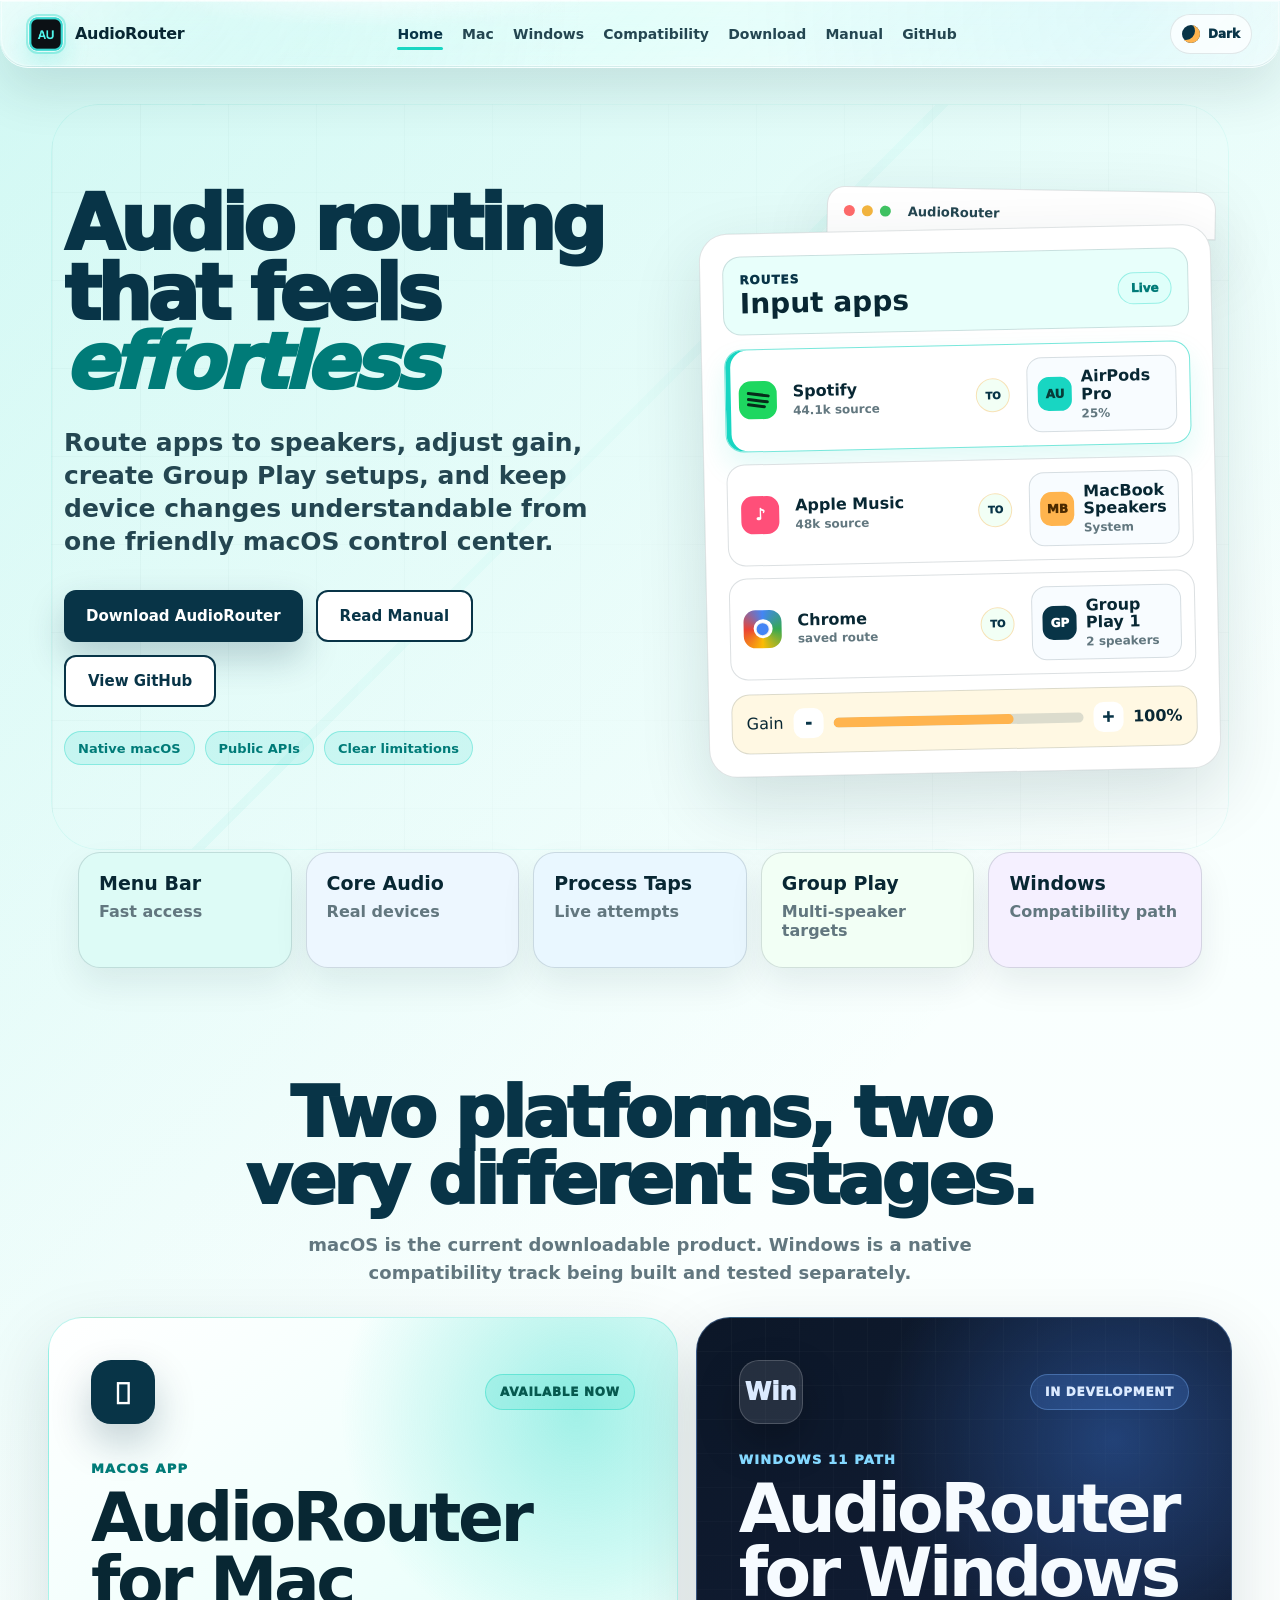
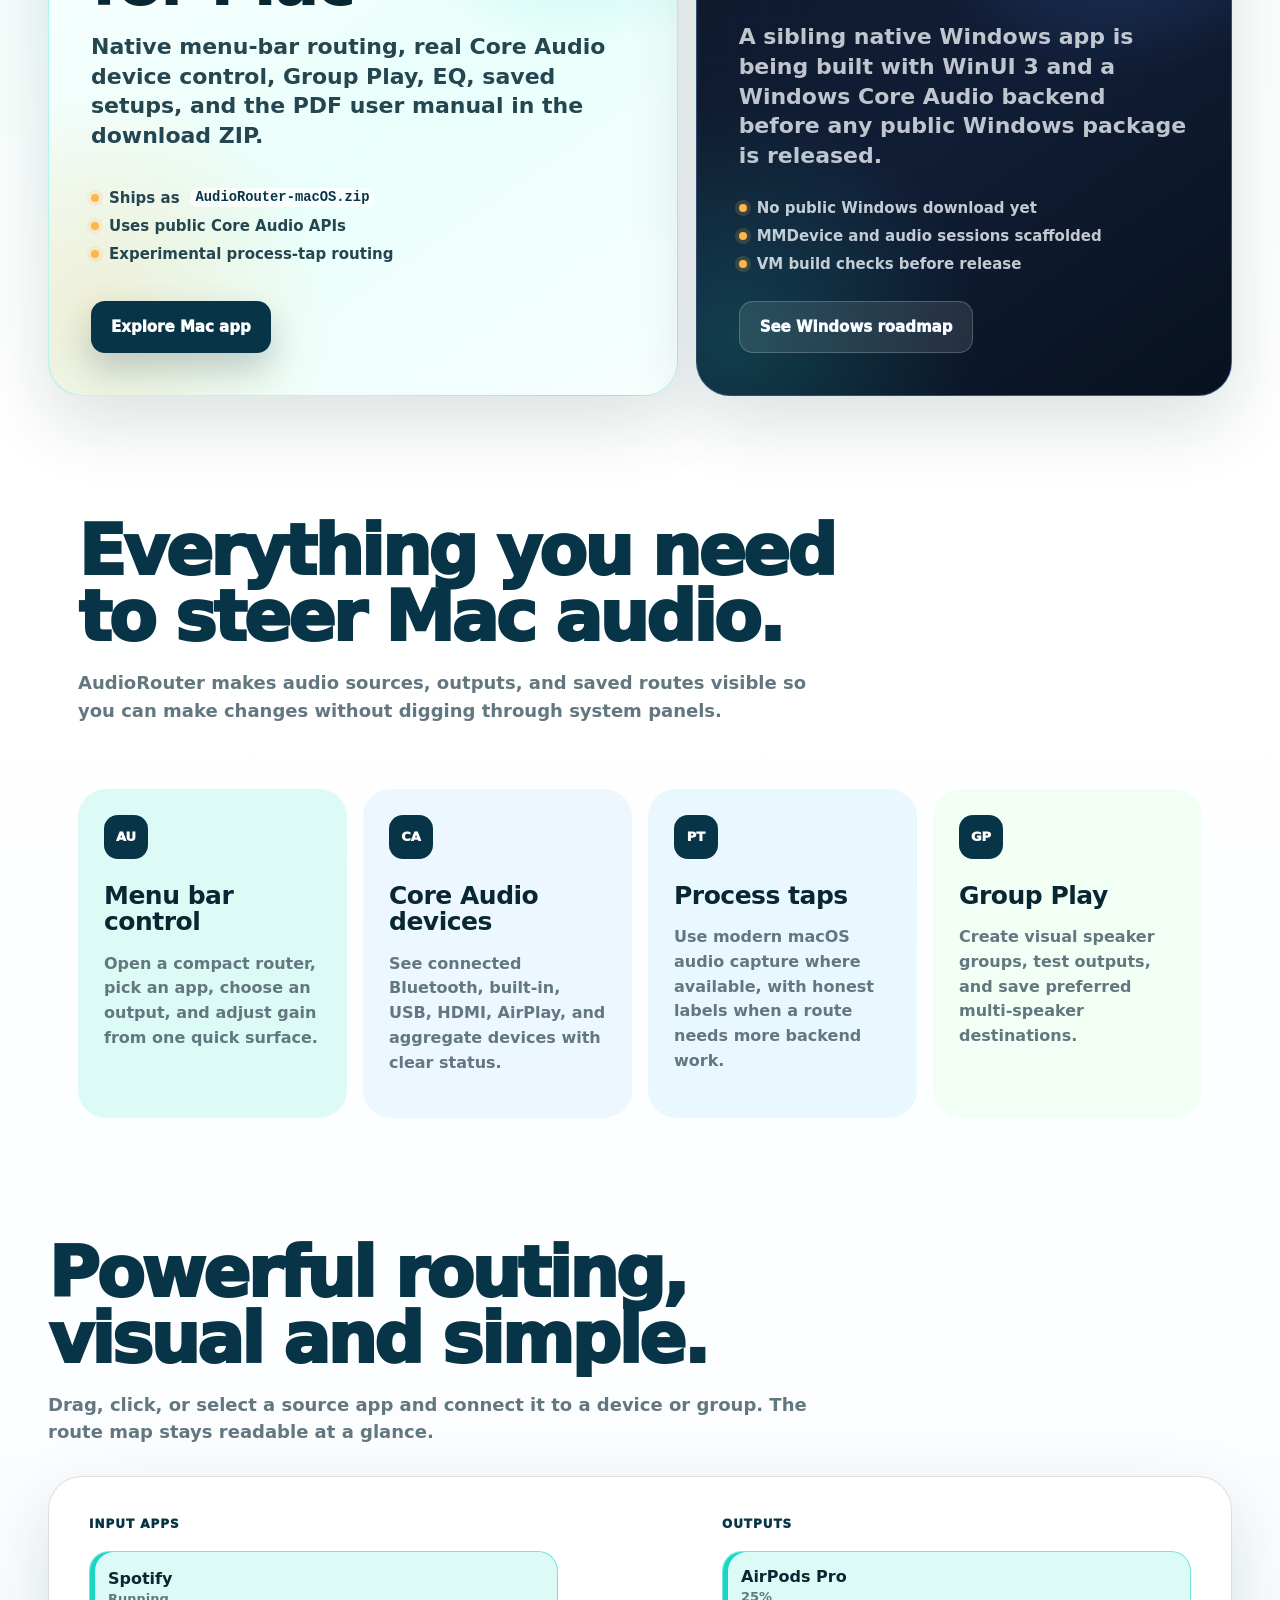
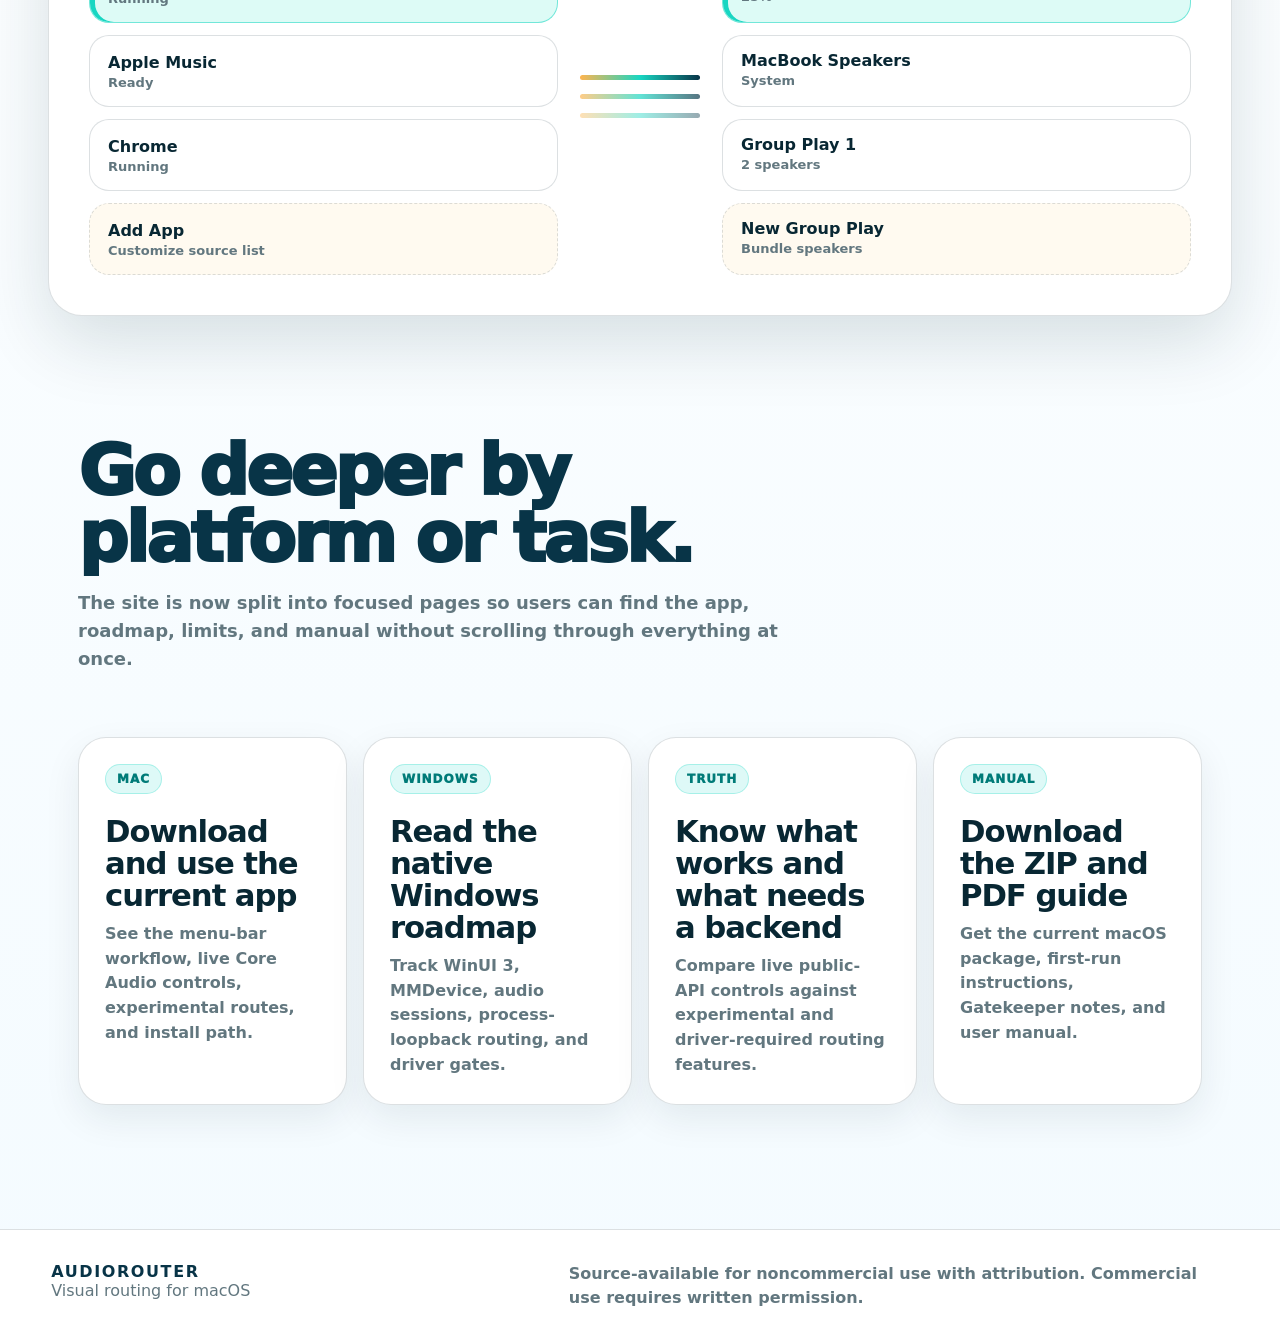
==== commit 55a24207: "Make website header flush with top edge" ====
--- a/docs/index.html
+++ b/docs/index.html
@@ -23,7 +23,7 @@
       }
     })();
   </script>
-  <link rel="stylesheet" href="styles.css?v=20260616-no-white-banner">
+  <link rel="stylesheet" href="styles.css?v=20260616-flush-header">
 </head>
 <body>
   <header class="site-header">
--- a/docs/styles.css
+++ b/docs/styles.css
@@ -96,19 +96,22 @@
 
 .site-header {
   position: sticky;
-  top: 14px;
+  top: 0;
   z-index: 20;
   display: flex;
   align-items: center;
   justify-content: space-between;
   gap: clamp(10px, 1.8vw, 20px);
-  width: min(calc(100% - 32px), 1320px);
+  width: 100%;
   height: 68px;
-  margin: 14px auto 0;
+  margin: 0 auto;
   padding: 0 clamp(16px, 3vw, 28px);
   overflow: hidden;
   border: 1px solid rgba(255, 255, 255, 0.62);
-  border-radius: 28px;
+  border-top: 0;
+  border-right: 0;
+  border-left: 0;
+  border-radius: 0 0 28px 28px;
   background:
     linear-gradient(135deg, rgba(255, 255, 255, 0.72), rgba(255, 255, 255, 0.34) 48%, rgba(255, 255, 255, 0.62)),
     radial-gradient(circle at 12% 0%, rgba(24, 214, 194, 0.24), transparent 38%),
@@ -3128,14 +3131,14 @@
 
 @media (max-width: 820px) {
   .site-header {
-    top: 10px;
-    width: min(calc(100% - 20px), 1320px);
+    top: 0;
+    width: 100%;
     height: auto;
     min-height: 60px;
     align-items: flex-start;
     overflow: visible;
     padding: 10px 12px;
-    border-radius: 22px;
+    border-radius: 0 0 22px 22px;
   }
 
   .brand {
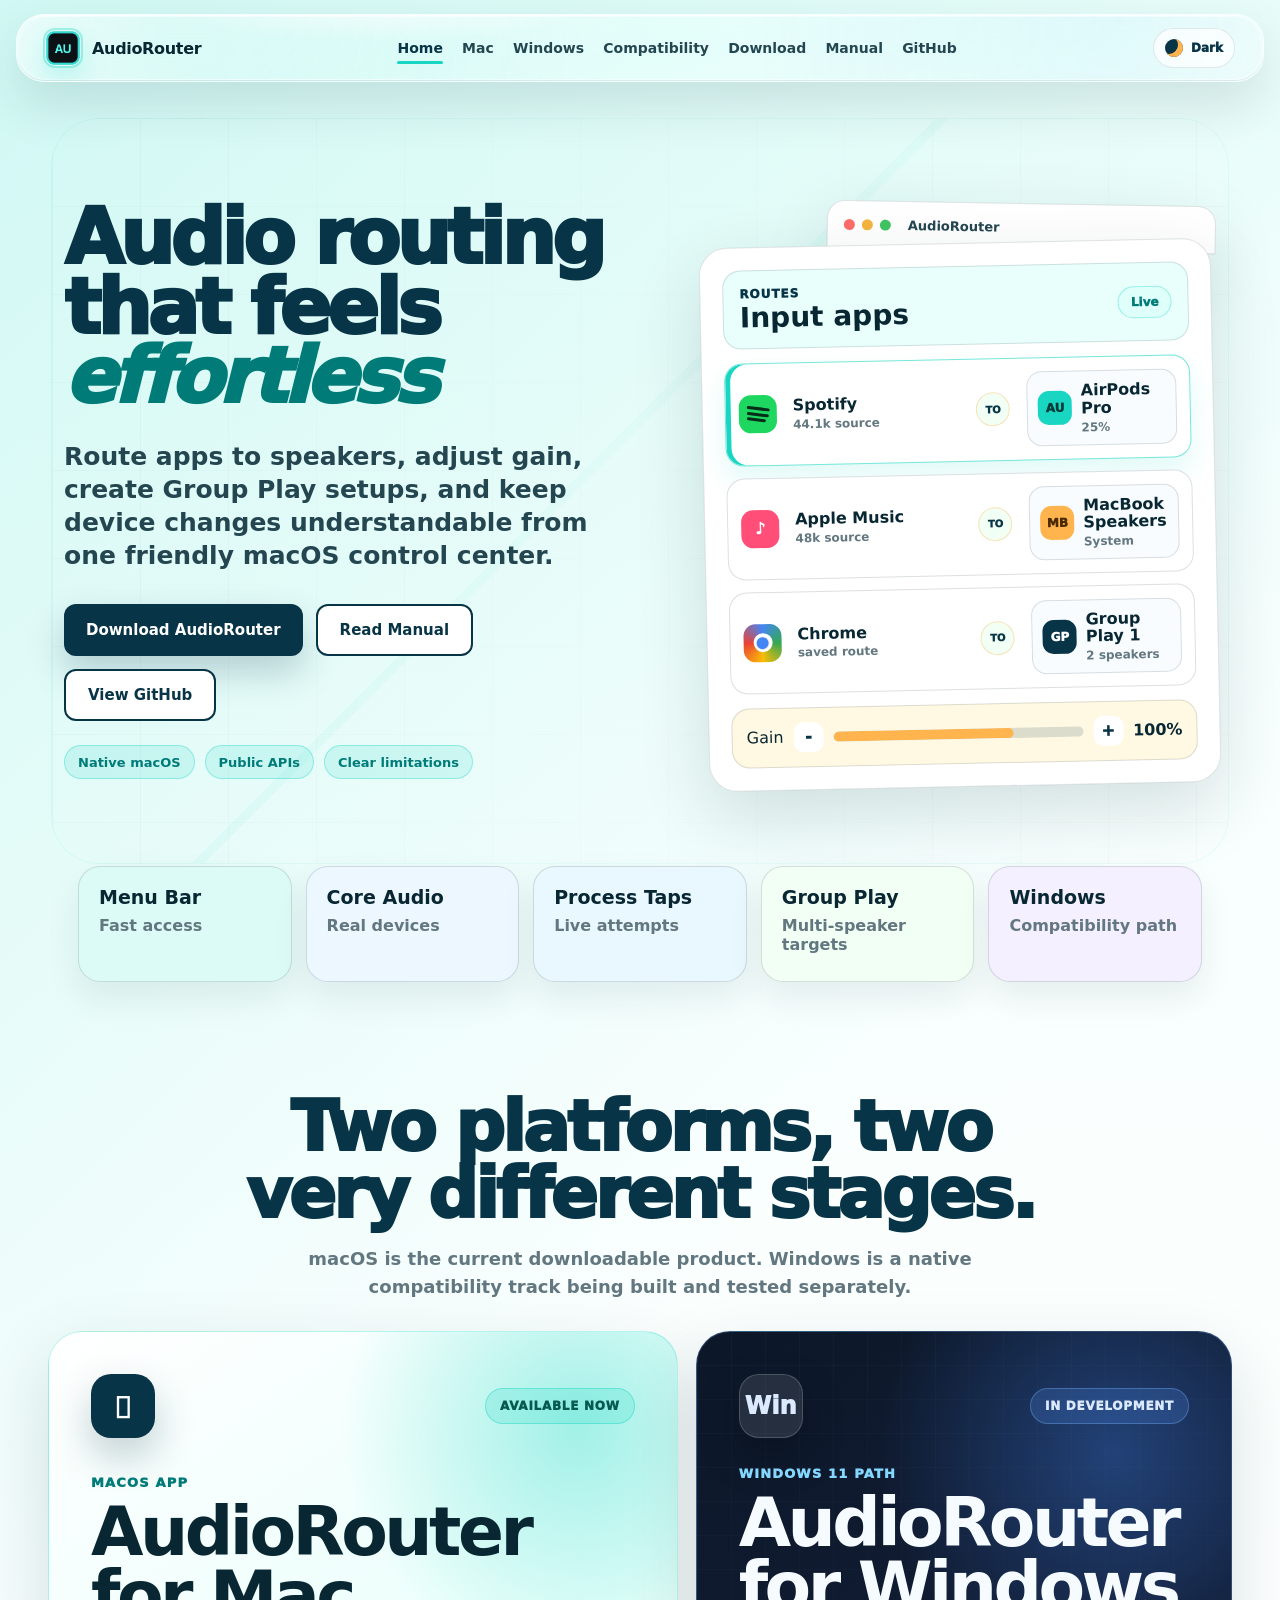
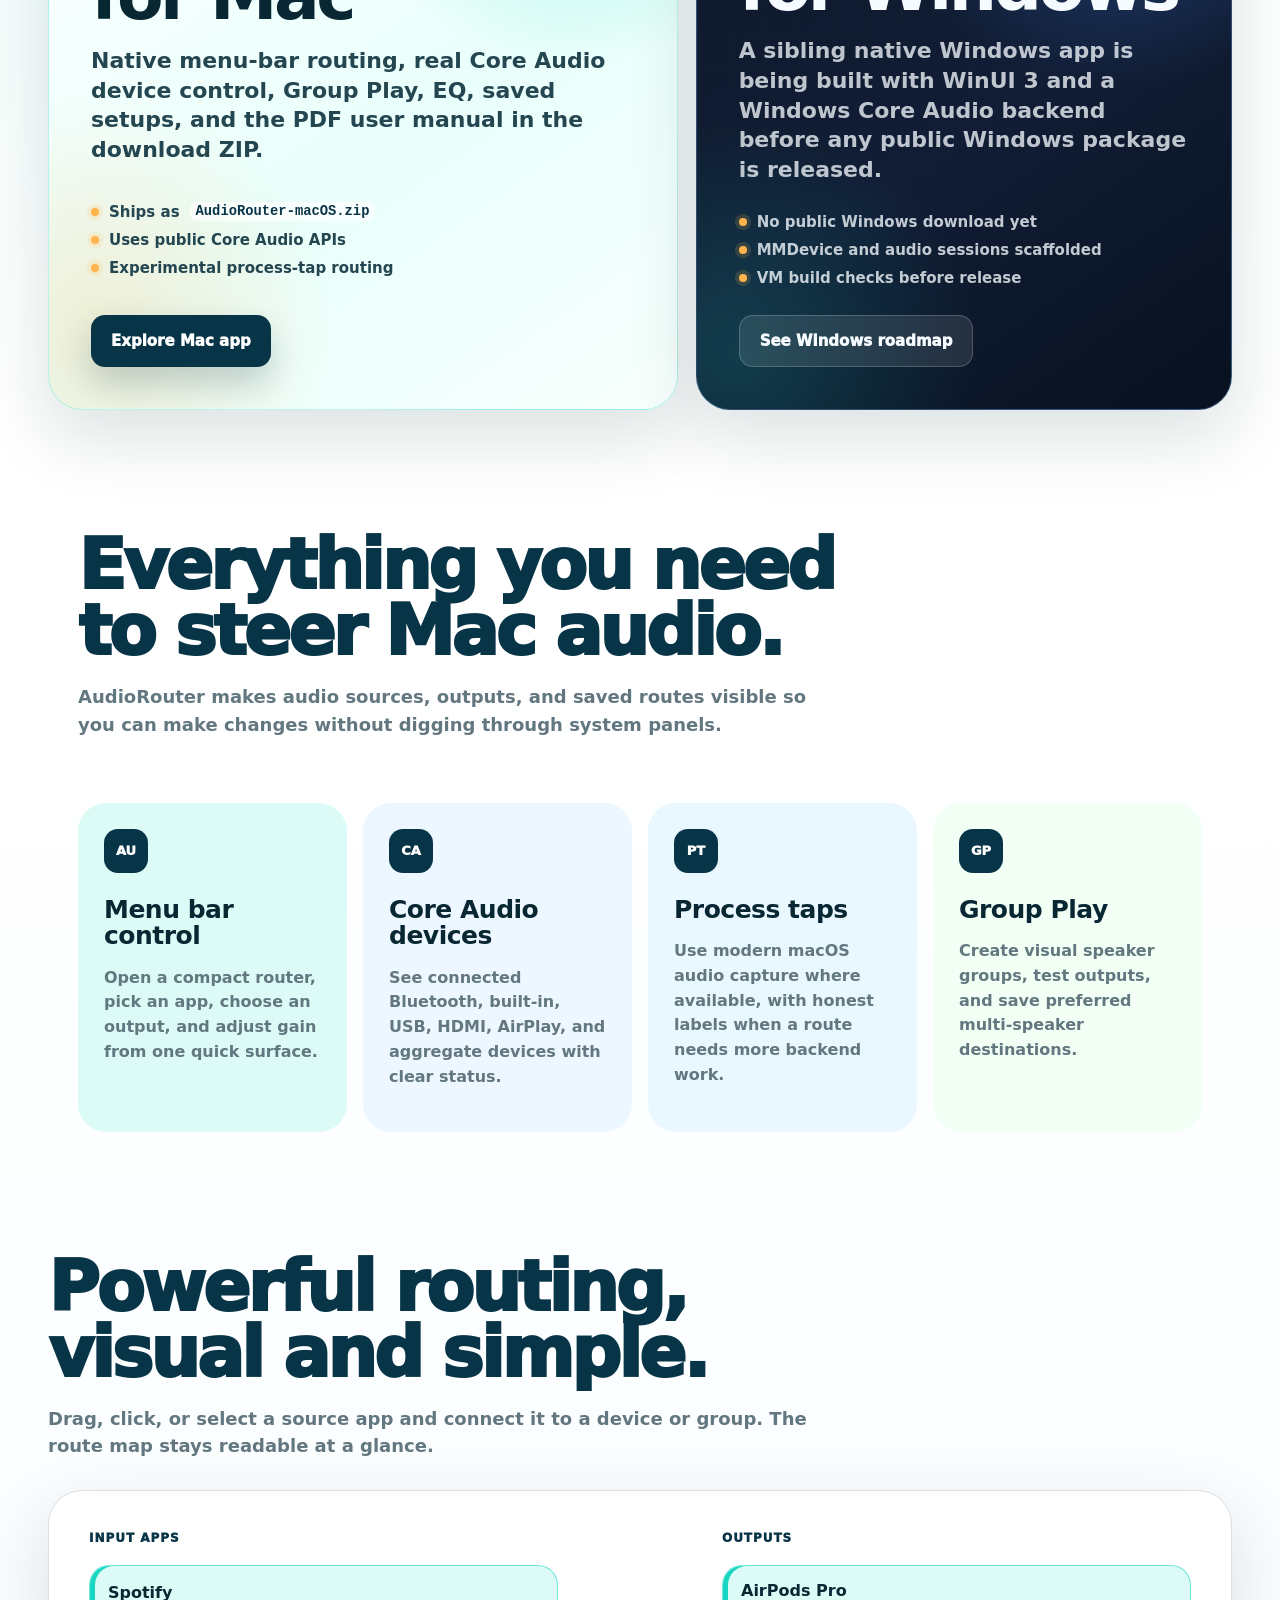
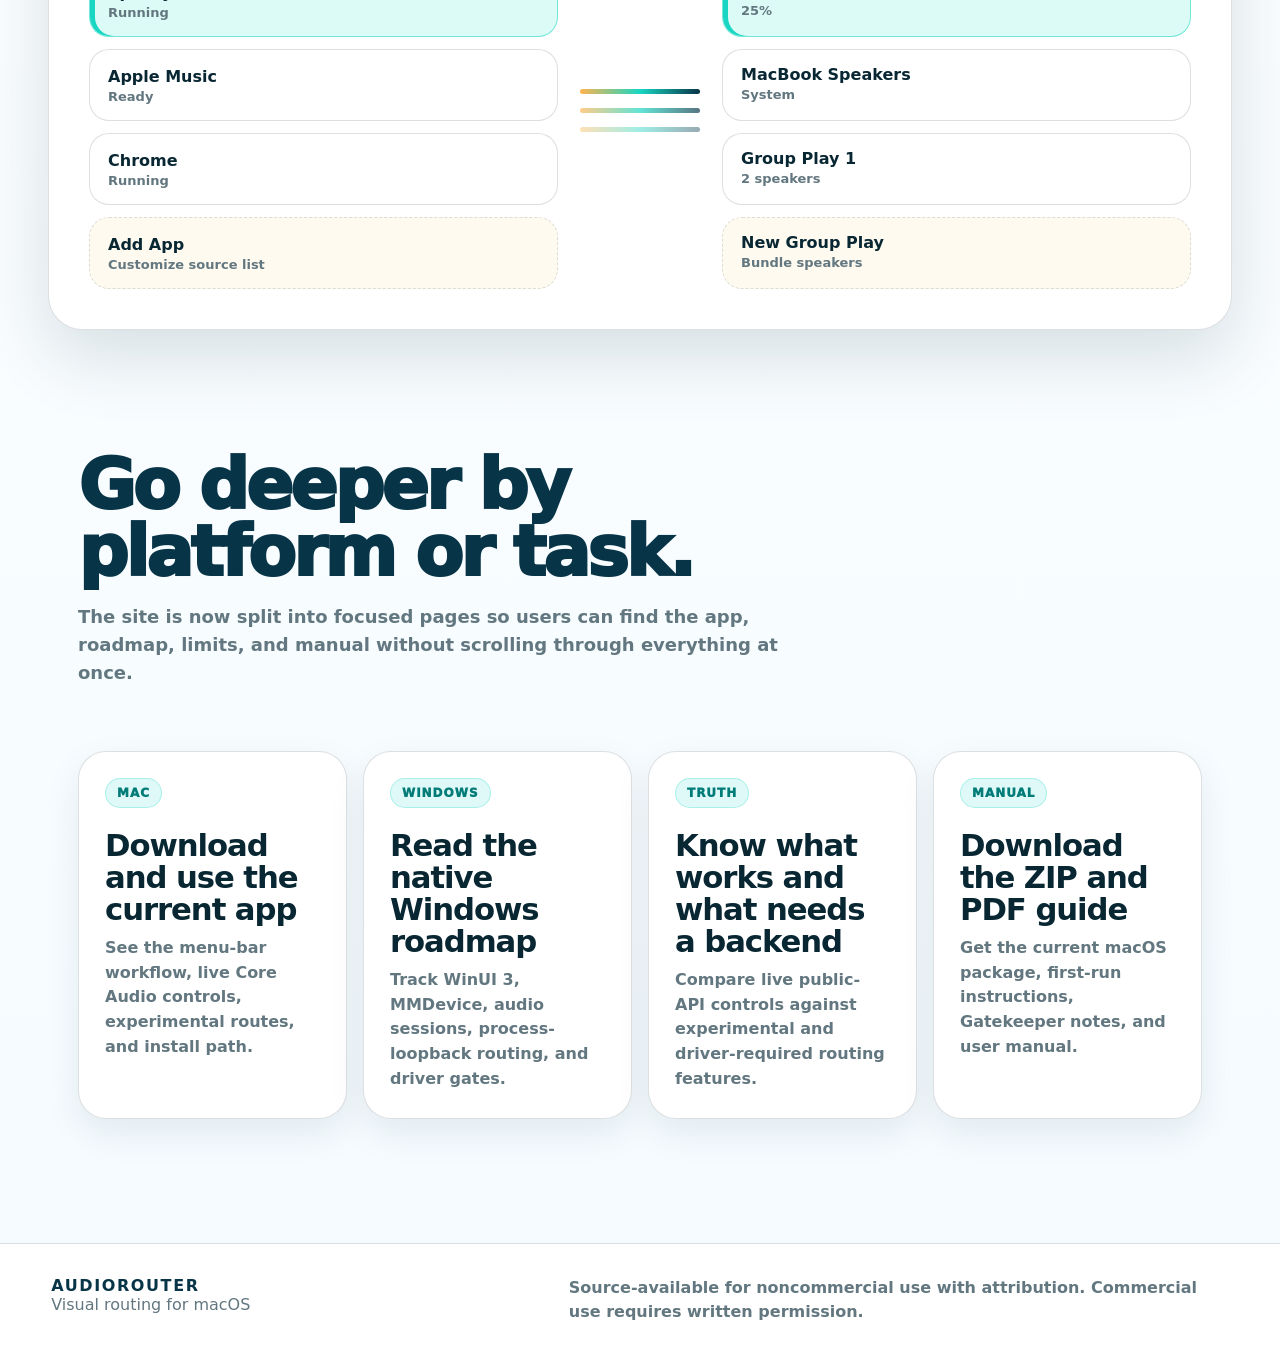
==== commit 8a04cae7: "Restore floating website header" ====
--- a/docs/index.html
+++ b/docs/index.html
@@ -23,7 +23,7 @@
       }
     })();
   </script>
-  <link rel="stylesheet" href="styles.css?v=20260616-flush-header">
+  <link rel="stylesheet" href="styles.css?v=20260616-floating-header">
 </head>
 <body>
   <header class="site-header">
--- a/docs/styles.css
+++ b/docs/styles.css
@@ -96,22 +96,19 @@
 
 .site-header {
   position: sticky;
-  top: 0;
+  top: 14px;
   z-index: 20;
   display: flex;
   align-items: center;
   justify-content: space-between;
   gap: clamp(10px, 1.8vw, 20px);
-  width: 100%;
+  width: min(calc(100% - 32px), 1320px);
   height: 68px;
-  margin: 0 auto;
+  margin: 14px auto 0;
   padding: 0 clamp(16px, 3vw, 28px);
   overflow: hidden;
   border: 1px solid rgba(255, 255, 255, 0.62);
-  border-top: 0;
-  border-right: 0;
-  border-left: 0;
-  border-radius: 0 0 28px 28px;
+  border-radius: 28px;
   background:
     linear-gradient(135deg, rgba(255, 255, 255, 0.72), rgba(255, 255, 255, 0.34) 48%, rgba(255, 255, 255, 0.62)),
     radial-gradient(circle at 12% 0%, rgba(24, 214, 194, 0.24), transparent 38%),
@@ -3131,14 +3128,14 @@
 
 @media (max-width: 820px) {
   .site-header {
-    top: 0;
-    width: 100%;
+    top: 10px;
+    width: min(calc(100% - 20px), 1320px);
     height: auto;
     min-height: 60px;
     align-items: flex-start;
     overflow: visible;
     padding: 10px 12px;
-    border-radius: 0 0 22px 22px;
+    border-radius: 22px;
   }
 
   .brand {
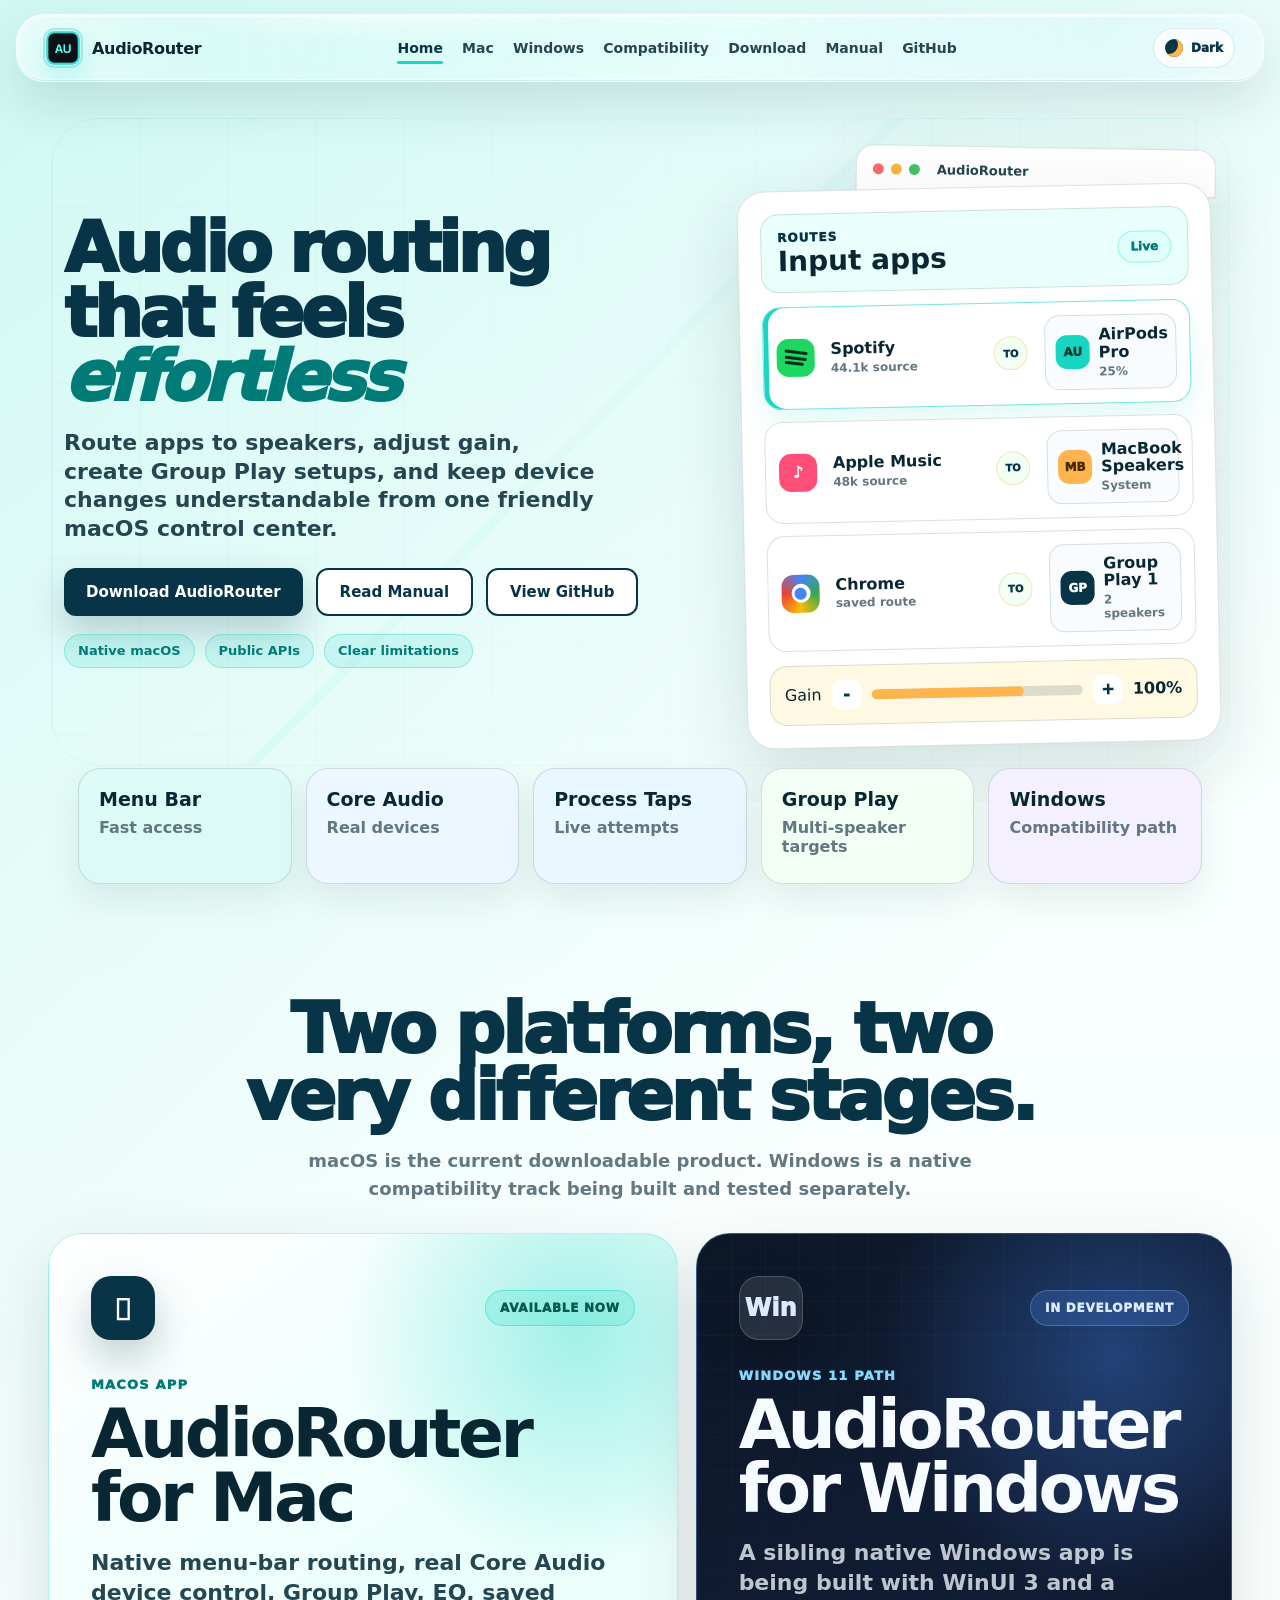
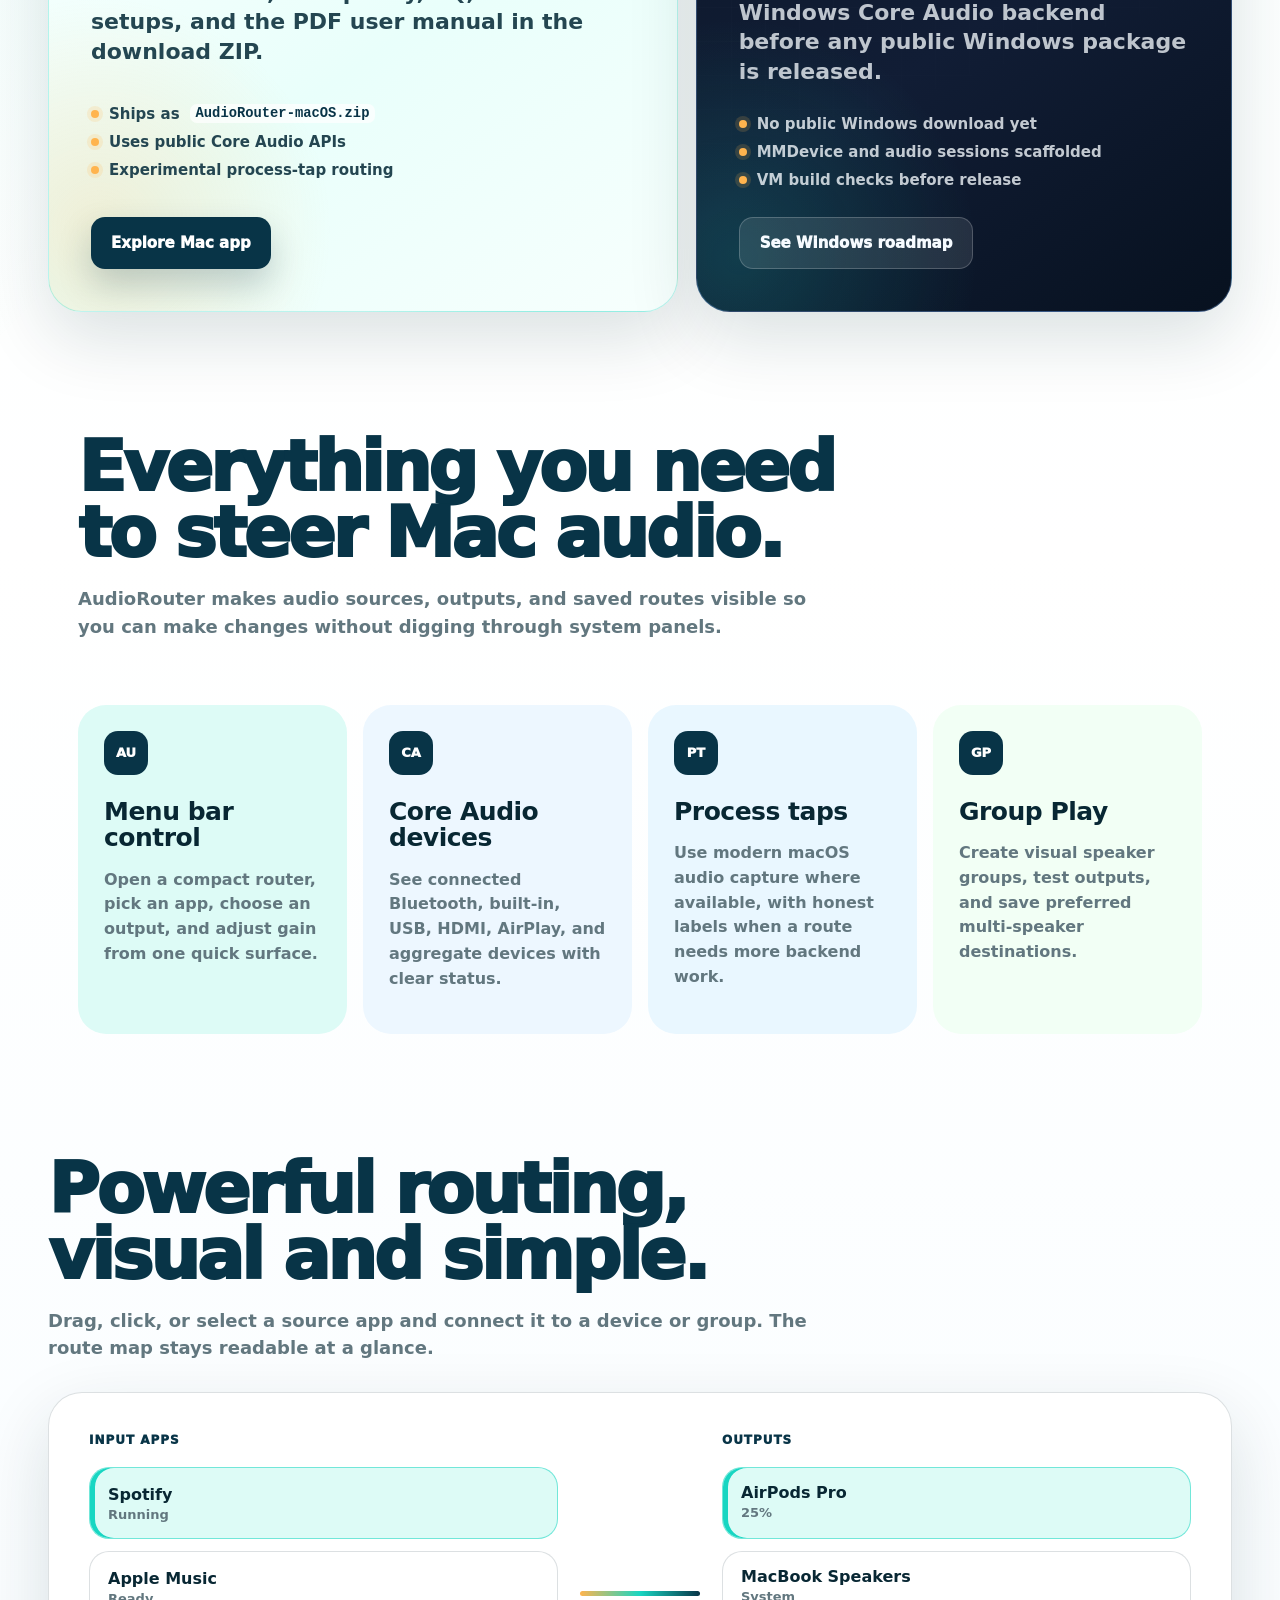
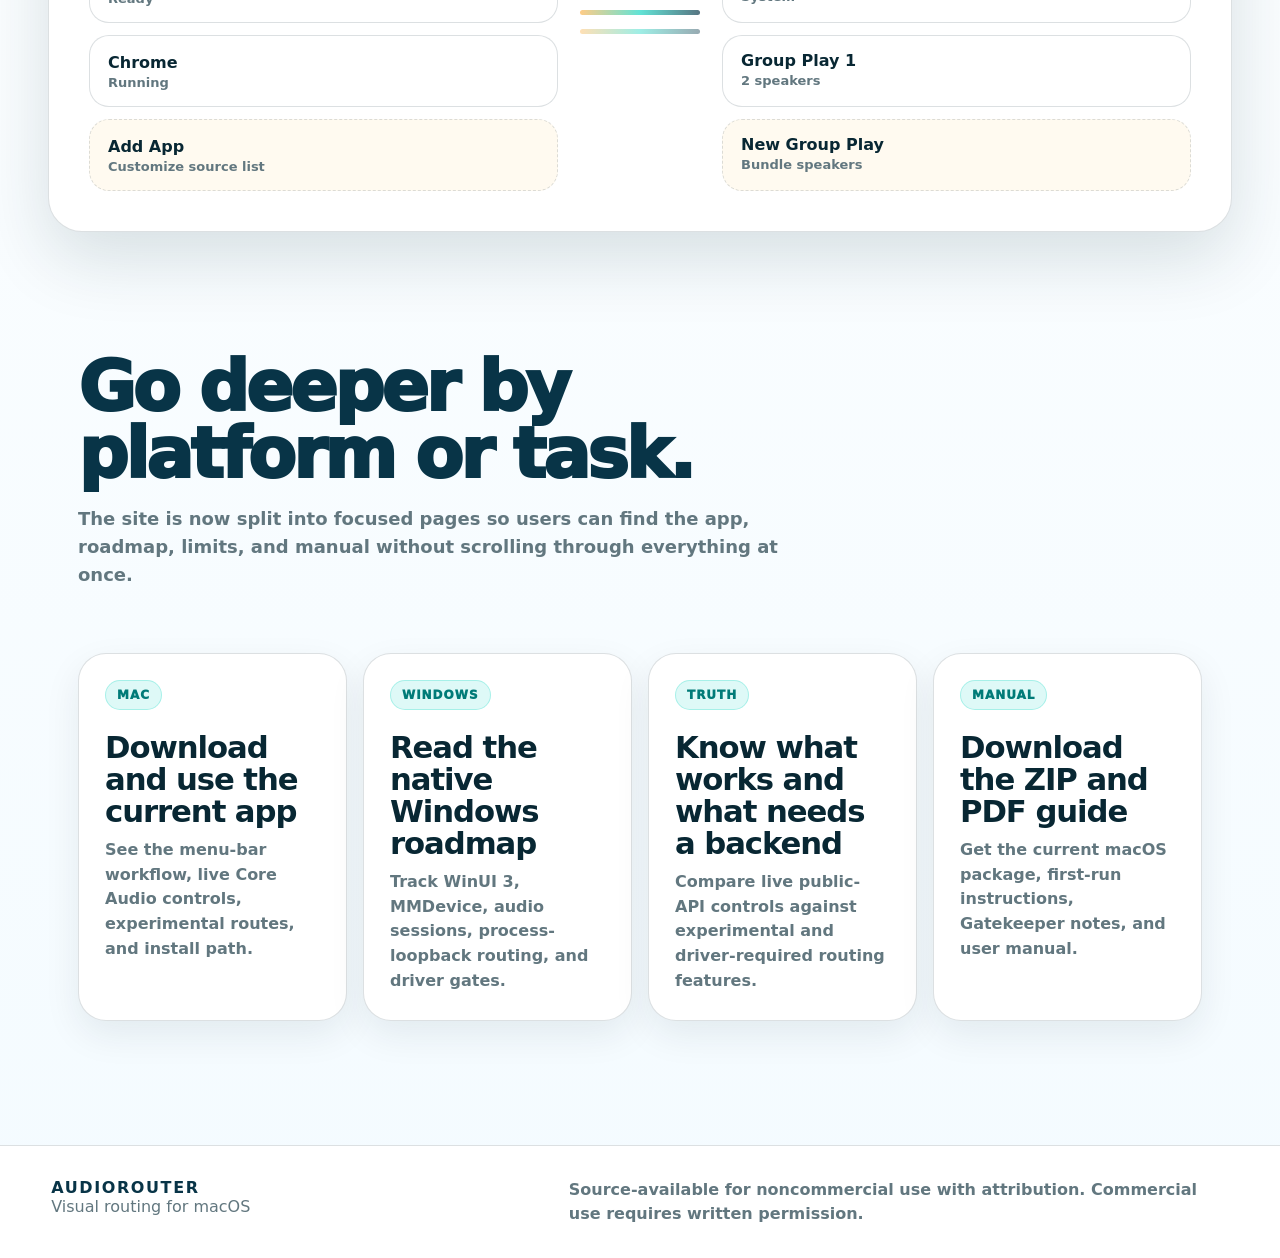
==== commit 40ba70a8: "Make website heroes fit first viewport" ====
--- a/docs/index.html
+++ b/docs/index.html
@@ -23,7 +23,7 @@
       }
     })();
   </script>
-  <link rel="stylesheet" href="styles.css?v=20260616-floating-header">
+  <link rel="stylesheet" href="styles.css?v=20260616-hero-fit">
 </head>
 <body>
   <header class="site-header">
--- a/docs/styles.css
+++ b/docs/styles.css
@@ -20,6 +20,9 @@
   --shadow: 0 26px 70px rgba(8, 39, 51, 0.14);
   --radius: 24px;
   --max: 1180px;
+  --hero-screen-height: clamp(540px, calc(100svh - 92px), 720px);
+  --hero-screen-padding: clamp(34px, 5.6svh, 58px);
+  --hero-screen-gap: clamp(24px, 3.6vw, 46px);
   font-family: Inter, ui-sans-serif, system-ui, -apple-system, BlinkMacSystemFont, "Segoe UI", sans-serif;
 }
 
@@ -357,14 +360,14 @@
   position: relative;
   isolation: isolate;
   display: grid;
-  grid-template-columns: minmax(0, 1fr) minmax(420px, 0.92fr);
-  gap: clamp(30px, 4.4vw, 58px);
+  grid-template-columns: minmax(0, 1fr) minmax(400px, 0.86fr);
+  gap: var(--hero-screen-gap);
   align-items: center;
   width: min(100%, 1440px);
-  min-height: clamp(620px, calc(100svh - 82px), 820px);
+  min-height: var(--hero-screen-height);
   height: auto;
   margin: 0 auto;
-  padding: clamp(50px, 7svh, 82px) clamp(20px, 5vw, 72px) clamp(54px, 7svh, 82px);
+  padding: var(--hero-screen-padding) clamp(20px, 5vw, 72px);
   overflow: hidden;
 }
 
@@ -409,9 +412,9 @@
   max-width: 760px;
   margin: 0;
   color: var(--navy);
-  font-size: clamp(52px, 6vw, 86px);
+  font-size: clamp(48px, 5.4vw, 76px);
   font-weight: 950;
-  line-height: 0.91;
+  line-height: 0.93;
   letter-spacing: -0.055em;
 }
 
@@ -422,11 +425,11 @@
 }
 
 .hero-lede {
-  max-width: 570px;
-  margin: 28px 0 0;
+  max-width: 540px;
+  margin: 20px 0 0;
   color: var(--ink-soft);
-  font-size: clamp(19px, 2.2vw, 25px);
-  line-height: 1.32;
+  font-size: clamp(18px, 1.85vw, 22px);
+  line-height: 1.3;
   font-weight: 700;
 }
 
@@ -434,7 +437,7 @@
   display: flex;
   flex-wrap: wrap;
   gap: 13px;
-  margin-top: 32px;
+  margin-top: 24px;
 }
 
 .primary-action,
@@ -442,7 +445,7 @@
   display: inline-flex;
   align-items: center;
   justify-content: center;
-  min-height: 52px;
+  min-height: 48px;
   border-radius: 12px;
   padding: 0 22px;
   font-size: 15px;
@@ -482,7 +485,7 @@
   display: flex;
   flex-wrap: wrap;
   gap: 10px;
-  margin-top: 24px;
+  margin-top: 18px;
 }
 
 .trust-row span,
@@ -508,7 +511,7 @@
 
 .hero-stage {
   justify-self: end;
-  width: min(100%, clamp(470px, 40vw, 590px));
+  width: min(100%, clamp(420px, 37vw, 540px));
 }
 
 .menu-bar,
@@ -973,12 +976,12 @@
   isolation: isolate;
   display: grid;
   grid-template-columns: minmax(0, 0.98fr) minmax(360px, 0.82fr);
-  gap: clamp(28px, 4.6vw, 56px);
+  gap: var(--hero-screen-gap);
   align-items: center;
   max-width: 1240px;
-  min-height: clamp(560px, calc(100svh - 82px), 740px);
+  min-height: var(--hero-screen-height);
   margin: 0 auto;
-  padding: clamp(60px, 8vw, 96px) clamp(20px, 4vw, 28px) clamp(54px, 7vw, 82px);
+  padding: var(--hero-screen-padding) clamp(20px, 4vw, 28px);
   overflow: hidden;
 }
 
@@ -1009,7 +1012,7 @@
 }
 
 .page-kicker {
-  margin: 0 0 16px;
+  margin: 0 0 12px;
   color: var(--teal-dark);
   font-size: 13px;
   font-weight: 950;
@@ -1021,24 +1024,24 @@
   max-width: 800px;
   margin: 0;
   color: var(--navy);
-  font-size: clamp(46px, 6.3vw, 82px);
+  font-size: clamp(42px, 5.4vw, 70px);
   font-weight: 950;
-  line-height: 0.92;
+  line-height: 0.95;
   letter-spacing: -0.055em;
 }
 
 .page-hero p {
-  max-width: 620px;
+  max-width: 590px;
   color: var(--ink-soft);
-  font-size: clamp(18px, 2.1vw, 24px);
-  line-height: 1.38;
+  font-size: clamp(17px, 1.75vw, 21px);
+  line-height: 1.34;
   font-weight: 700;
 }
 
 .page-hero-panel {
   border: 1px solid var(--line);
-  border-radius: 34px;
-  padding: clamp(24px, 4vw, 38px);
+  border-radius: 30px;
+  padding: clamp(20px, 3.2vw, 30px);
   background:
     radial-gradient(circle at 86% 4%, rgba(24, 214, 194, 0.30), transparent 32%),
     #ffffff;
@@ -1053,9 +1056,9 @@
 }
 
 .page-hero-panel h2 {
-  margin: 24px 0 0;
+  margin: 18px 0 0;
   color: var(--navy);
-  font-size: clamp(28px, 3.8vw, 46px);
+  font-size: clamp(26px, 3.2vw, 38px);
   line-height: 0.98;
   letter-spacing: -0.045em;
 }
@@ -1068,7 +1071,7 @@
 
 .hero-dashboard-card {
   display: grid;
-  gap: 18px;
+  gap: 14px;
   overflow: hidden;
   background:
     linear-gradient(145deg, rgba(255, 255, 255, 0.94), rgba(232, 255, 251, 0.78)),
@@ -1088,7 +1091,7 @@
 .hero-card-top {
   display: flex;
   align-items: center;
-  gap: 16px;
+  gap: 14px;
 }
 
 .hero-card-top small {
@@ -1123,17 +1126,17 @@
 .compat-status-stack,
 .package-stack {
   display: grid;
-  gap: 10px;
+  gap: 8px;
 }
 
 .compat-status-stack div,
 .package-stack div {
   display: grid;
   align-items: center;
-  min-height: 68px;
+  min-height: 58px;
   border: 1px solid rgba(8, 39, 51, 0.10);
   border-radius: 18px;
-  padding: 13px 14px;
+  padding: 11px 12px;
   background: rgba(255, 255, 255, 0.72);
 }
 
@@ -1218,7 +1221,7 @@
 
 .mac-page-hero,
 .download-page-hero {
-  min-height: min(680px, calc(100svh - 82px));
+  min-height: var(--hero-screen-height);
 }
 
 .compat-page-hero,
@@ -1345,7 +1348,7 @@
 }
 
 .mac-page-hero {
-  grid-template-columns: minmax(0, 0.94fr) minmax(430px, 0.96fr);
+  grid-template-columns: minmax(0, 0.94fr) minmax(400px, 0.9fr);
 }
 
 .mac-page-hero .page-kicker {
@@ -1361,7 +1364,7 @@
   display: flex;
   flex-wrap: wrap;
   gap: 10px;
-  margin-top: 24px;
+  margin-top: 18px;
 }
 
 .mac-proof-strip span {
@@ -1401,8 +1404,8 @@
   z-index: 1;
   overflow: hidden;
   border: 1px solid rgba(24, 214, 194, 0.28);
-  border-radius: 38px;
-  padding: 18px;
+  border-radius: 32px;
+  padding: 16px;
   background:
     linear-gradient(140deg, rgba(255, 255, 255, 0.92), rgba(232, 255, 251, 0.76)),
     radial-gradient(circle at 92% 8%, rgba(255, 180, 78, 0.26), transparent 32%);
@@ -1444,7 +1447,7 @@
   display: flex;
   align-items: center;
   gap: 12px;
-  min-height: 44px;
+  min-height: 38px;
   border-radius: 22px;
   padding: 0 14px;
   color: var(--ink-soft);
@@ -1502,10 +1505,10 @@
 .mac-preview-header {
   display: flex;
   align-items: center;
-  gap: 16px;
-  margin-top: 20px;
-  border-radius: 28px;
-  padding: 22px;
+  gap: 14px;
+  margin-top: 14px;
+  border-radius: 24px;
+  padding: 17px;
   color: var(--navy);
   background: #ffffff;
   border: 1px solid rgba(8, 39, 51, 0.10);
@@ -1515,14 +1518,14 @@
   display: grid;
   grid-template-columns: repeat(3, minmax(0, 1fr));
   gap: 10px;
-  margin-top: 14px;
+  margin-top: 10px;
 }
 
 .mac-control-summary div {
-  min-height: 76px;
+  min-height: 62px;
   border: 1px solid rgba(8, 39, 51, 0.10);
   border-radius: 18px;
-  padding: 14px;
+  padding: 12px;
   background: rgba(255, 255, 255, 0.64);
 }
 
@@ -1538,7 +1541,7 @@
 
 .mac-control-summary strong {
   color: var(--ink);
-  font-size: 28px;
+  font-size: 24px;
   line-height: 1;
   letter-spacing: -0.04em;
 }
@@ -1562,25 +1565,25 @@
 
 .mac-preview-header h2 {
   margin: 5px 0 0;
-  font-size: clamp(30px, 4vw, 48px);
+  font-size: clamp(26px, 3.2vw, 38px);
   line-height: 0.95;
   letter-spacing: -0.045em;
 }
 
 .mac-route-stack {
   display: grid;
-  gap: 12px;
-  margin-top: 14px;
+  gap: 9px;
+  margin-top: 10px;
 }
 
 .mac-route-card {
   display: grid;
-  grid-template-columns: 42px minmax(0, 1fr) minmax(86px, auto) 86px;
-  align-items: center;
-  gap: 12px;
+  grid-template-columns: 38px minmax(0, 1fr) minmax(78px, auto) 74px;
+  align-items: center;
+  gap: 10px;
   min-width: 0;
-  border-radius: 22px;
-  padding: 14px;
+  border-radius: 18px;
+  padding: 11px;
   background: rgba(255, 255, 255, 0.82);
   border: 1px solid rgba(8, 39, 51, 0.10);
 }
@@ -1627,12 +1630,12 @@
   display: flex;
   align-items: end;
   justify-content: end;
-  gap: 5px;
-  height: 30px;
+  gap: 4px;
+  height: 24px;
 }
 
 .mac-route-card [data-meter] span {
-  width: 7px;
+  width: 6px;
   height: 100%;
   border-radius: 999px;
   background: linear-gradient(180deg, var(--teal), var(--signal));
@@ -1644,9 +1647,9 @@
   grid-template-columns: 1fr auto auto;
   gap: 10px;
   align-items: center;
-  margin-top: 14px;
-  border-radius: 20px;
-  padding: 14px 16px;
+  margin-top: 10px;
+  border-radius: 18px;
+  padding: 11px 13px;
   color: var(--ink-soft);
   background: #fff8e3;
   border: 1px solid rgba(255, 180, 78, 0.34);
@@ -1796,7 +1799,7 @@
 }
 
 .windows-page-hero {
-  grid-template-columns: minmax(0, 0.94fr) minmax(420px, 0.96fr);
+  grid-template-columns: minmax(0, 0.94fr) minmax(390px, 0.9fr);
 }
 
 .windows-page-hero .page-kicker {
@@ -1813,8 +1816,8 @@
   position: relative;
   overflow: hidden;
   border: 1px solid rgba(132, 216, 255, 0.24);
-  border-radius: 38px;
-  padding: clamp(18px, 3vw, 28px);
+  border-radius: 32px;
+  padding: clamp(16px, 2.4vw, 24px);
   color: #f6fbff;
   background:
     linear-gradient(90deg, rgba(255, 255, 255, 0.07) 1px, transparent 1px),
@@ -1829,12 +1832,12 @@
 
 .prototype-stamp {
   position: absolute;
-  top: 18px;
-  right: 18px;
+  top: 16px;
+  right: 16px;
   transform: rotate(3deg);
   border: 2px dashed rgba(255, 196, 107, 0.68);
   border-radius: 14px;
-  padding: 8px 12px;
+  padding: 7px 10px;
   color: #ffc46b;
   background: rgba(255, 196, 107, 0.10);
   font-size: 12px;
@@ -1846,8 +1849,8 @@
 .blueprint-top {
   display: flex;
   align-items: center;
-  gap: 16px;
-  padding-right: 96px;
+  gap: 14px;
+  padding-right: 86px;
 }
 
 .blueprint-top small {
@@ -1861,7 +1864,7 @@
 .blueprint-top h2 {
   margin: 5px 0 0;
   color: #f6fbff;
-  font-size: clamp(28px, 3.8vw, 44px);
+  font-size: clamp(25px, 3.2vw, 36px);
   line-height: 0.98;
   letter-spacing: -0.04em;
 }
@@ -1870,14 +1873,14 @@
   display: grid;
   grid-template-columns: repeat(3, minmax(0, 1fr));
   gap: 8px;
-  margin-top: 14px;
+  margin-top: 12px;
 }
 
 .prototype-status-grid span {
-  min-height: 44px;
+  min-height: 38px;
   border: 1px dashed rgba(255, 255, 255, 0.18);
   border-radius: 14px;
-  padding: 11px;
+  padding: 9px;
   color: rgba(246, 251, 255, 0.78);
   background: rgba(255, 255, 255, 0.05);
   font-size: 12px;
@@ -1888,17 +1891,17 @@
   display: grid;
   grid-template-columns: auto 1fr auto 1fr auto 1fr auto;
   align-items: center;
-  gap: 10px;
-  margin-top: 22px;
+  gap: 8px;
+  margin-top: 16px;
 }
 
 .blueprint-flow span {
   display: inline-flex;
   align-items: center;
   justify-content: center;
-  min-height: 42px;
+  min-height: 36px;
   border-radius: 14px;
-  padding: 0 13px;
+  padding: 0 10px;
   color: #dff7ff;
   background: rgba(132, 216, 255, 0.11);
   border: 1px solid rgba(132, 216, 255, 0.22);
@@ -1917,25 +1920,25 @@
 .blueprint-grid {
   display: grid;
   grid-template-columns: repeat(2, minmax(0, 1fr));
-  gap: 10px;
-  margin-top: 16px;
+  gap: 8px;
+  margin-top: 12px;
 }
 
 .blueprint-grid span {
-  min-height: 56px;
+  min-height: 46px;
   border: 1px solid rgba(255, 255, 255, 0.12);
   border-radius: 18px;
-  padding: 16px;
+  padding: 12px;
   color: rgba(246, 251, 255, 0.82);
   background: rgba(255, 255, 255, 0.07);
   font-weight: 850;
 }
 
 .windows-blueprint-card p {
-  margin: 16px 0 0;
+  margin: 12px 0 0;
   color: rgba(246, 251, 255, 0.72);
-  font-size: 15px;
-  line-height: 1.42;
+  font-size: 14px;
+  line-height: 1.36;
 }
 
 .windows-lab-section {
@@ -2930,6 +2933,12 @@
 }
 
 @media (min-width: 1081px) and (max-height: 780px) {
+  :root {
+    --hero-screen-height: calc(100svh - 76px);
+    --hero-screen-padding: clamp(24px, 3.8svh, 34px);
+    --hero-screen-gap: clamp(20px, 3vw, 34px);
+  }
+
   .site-header {
     top: 10px;
     height: 60px;
@@ -2944,17 +2953,16 @@
 
   .hero {
     grid-template-columns: minmax(0, 0.92fr) minmax(390px, 0.86fr);
-    gap: clamp(28px, 4vw, 52px);
-    height: calc(100svh - 70px);
-    min-height: 620px;
-    padding-top: clamp(28px, 4.5svh, 40px);
-    padding-bottom: clamp(28px, 4.5svh, 40px);
+    gap: var(--hero-screen-gap);
+    min-height: var(--hero-screen-height);
+    padding-top: var(--hero-screen-padding);
+    padding-bottom: var(--hero-screen-padding);
   }
 
   .hero h1 {
     max-width: 600px;
-    font-size: clamp(52px, 5.7vw, 74px);
-    line-height: 0.94;
+    font-size: clamp(44px, 5vw, 64px);
+    line-height: 0.95;
   }
 
   .hero-lede {
@@ -2982,7 +2990,180 @@
   }
 
   .hero-stage {
-    width: min(100%, 500px);
+    width: min(100%, 480px);
+  }
+
+  .page-hero {
+    grid-template-columns: minmax(0, 0.92fr) minmax(360px, 0.86fr);
+    gap: var(--hero-screen-gap);
+    min-height: var(--hero-screen-height);
+    padding-top: var(--hero-screen-padding);
+    padding-bottom: var(--hero-screen-padding);
+  }
+
+  .page-hero h1 {
+    max-width: 600px;
+    font-size: clamp(40px, 4.8vw, 58px);
+    line-height: 0.96;
+  }
+
+  .page-hero p {
+    max-width: 540px;
+    font-size: clamp(16px, 1.45vw, 19px);
+    line-height: 1.32;
+  }
+
+  .page-kicker {
+    margin-bottom: 10px;
+  }
+
+  .page-hero .hero-actions {
+    margin-top: 18px;
+  }
+
+  .page-hero .hero-proof-row {
+    margin-top: 14px;
+  }
+
+  .page-hero-panel,
+  .mac-product-card,
+  .windows-blueprint-card {
+    border-radius: 26px;
+    padding: 18px;
+  }
+
+  .hero-dashboard-card {
+    gap: 12px;
+  }
+
+  .page-hero-panel h2,
+  .hero-card-top h2 {
+    font-size: clamp(24px, 2.8vw, 32px);
+  }
+
+  .compat-status-stack div,
+  .package-stack div {
+    min-height: 52px;
+    padding: 10px 11px;
+  }
+
+  .mac-page-hero,
+  .windows-page-hero {
+    grid-template-columns: minmax(0, 0.88fr) minmax(370px, 0.82fr);
+  }
+
+  .mac-window-chrome {
+    min-height: 34px;
+  }
+
+  .mac-preview-header {
+    margin-top: 10px;
+    padding: 14px;
+    border-radius: 20px;
+  }
+
+  .mac-preview-header .platform-mark,
+  .hero-card-top .platform-mark,
+  .blueprint-top .platform-mark {
+    min-width: 50px;
+    height: 50px;
+    border-radius: 16px;
+    font-size: 17px;
+  }
+
+  .mac-preview-header h2 {
+    font-size: clamp(24px, 2.8vw, 32px);
+  }
+
+  .mac-control-summary {
+    margin-top: 8px;
+  }
+
+  .mac-control-summary div {
+    min-height: 54px;
+    padding: 10px;
+  }
+
+  .mac-control-summary strong {
+    font-size: 21px;
+  }
+
+  .mac-control-summary span,
+  .mac-route-card small,
+  .prototype-status-grid span,
+  .blueprint-flow span {
+    font-size: 11px;
+  }
+
+  .mac-route-stack {
+    gap: 7px;
+    margin-top: 8px;
+  }
+
+  .mac-route-card {
+    grid-template-columns: 34px minmax(0, 1fr) minmax(70px, auto) 64px;
+    gap: 8px;
+    padding: 9px;
+    border-radius: 16px;
+  }
+
+  .mac-route-card [data-meter] {
+    height: 20px;
+  }
+
+  .mac-shortcut-strip {
+    margin-top: 8px;
+    padding: 9px 11px;
+  }
+
+  .prototype-stamp {
+    top: 14px;
+    right: 14px;
+    padding: 6px 9px;
+  }
+
+  .blueprint-top {
+    gap: 12px;
+    padding-right: 78px;
+  }
+
+  .blueprint-top h2 {
+    font-size: clamp(23px, 2.8vw, 31px);
+  }
+
+  .prototype-status-grid {
+    gap: 7px;
+    margin-top: 10px;
+  }
+
+  .prototype-status-grid span {
+    min-height: 34px;
+    padding: 8px;
+  }
+
+  .blueprint-flow {
+    gap: 7px;
+    margin-top: 12px;
+  }
+
+  .blueprint-flow span {
+    min-height: 32px;
+    padding: 0 8px;
+  }
+
+  .blueprint-grid {
+    gap: 7px;
+    margin-top: 10px;
+  }
+
+  .blueprint-grid span {
+    min-height: 40px;
+    padding: 10px;
+  }
+
+  .windows-blueprint-card p {
+    margin-top: 10px;
+    font-size: 13px;
   }
 
   .menu-bar {
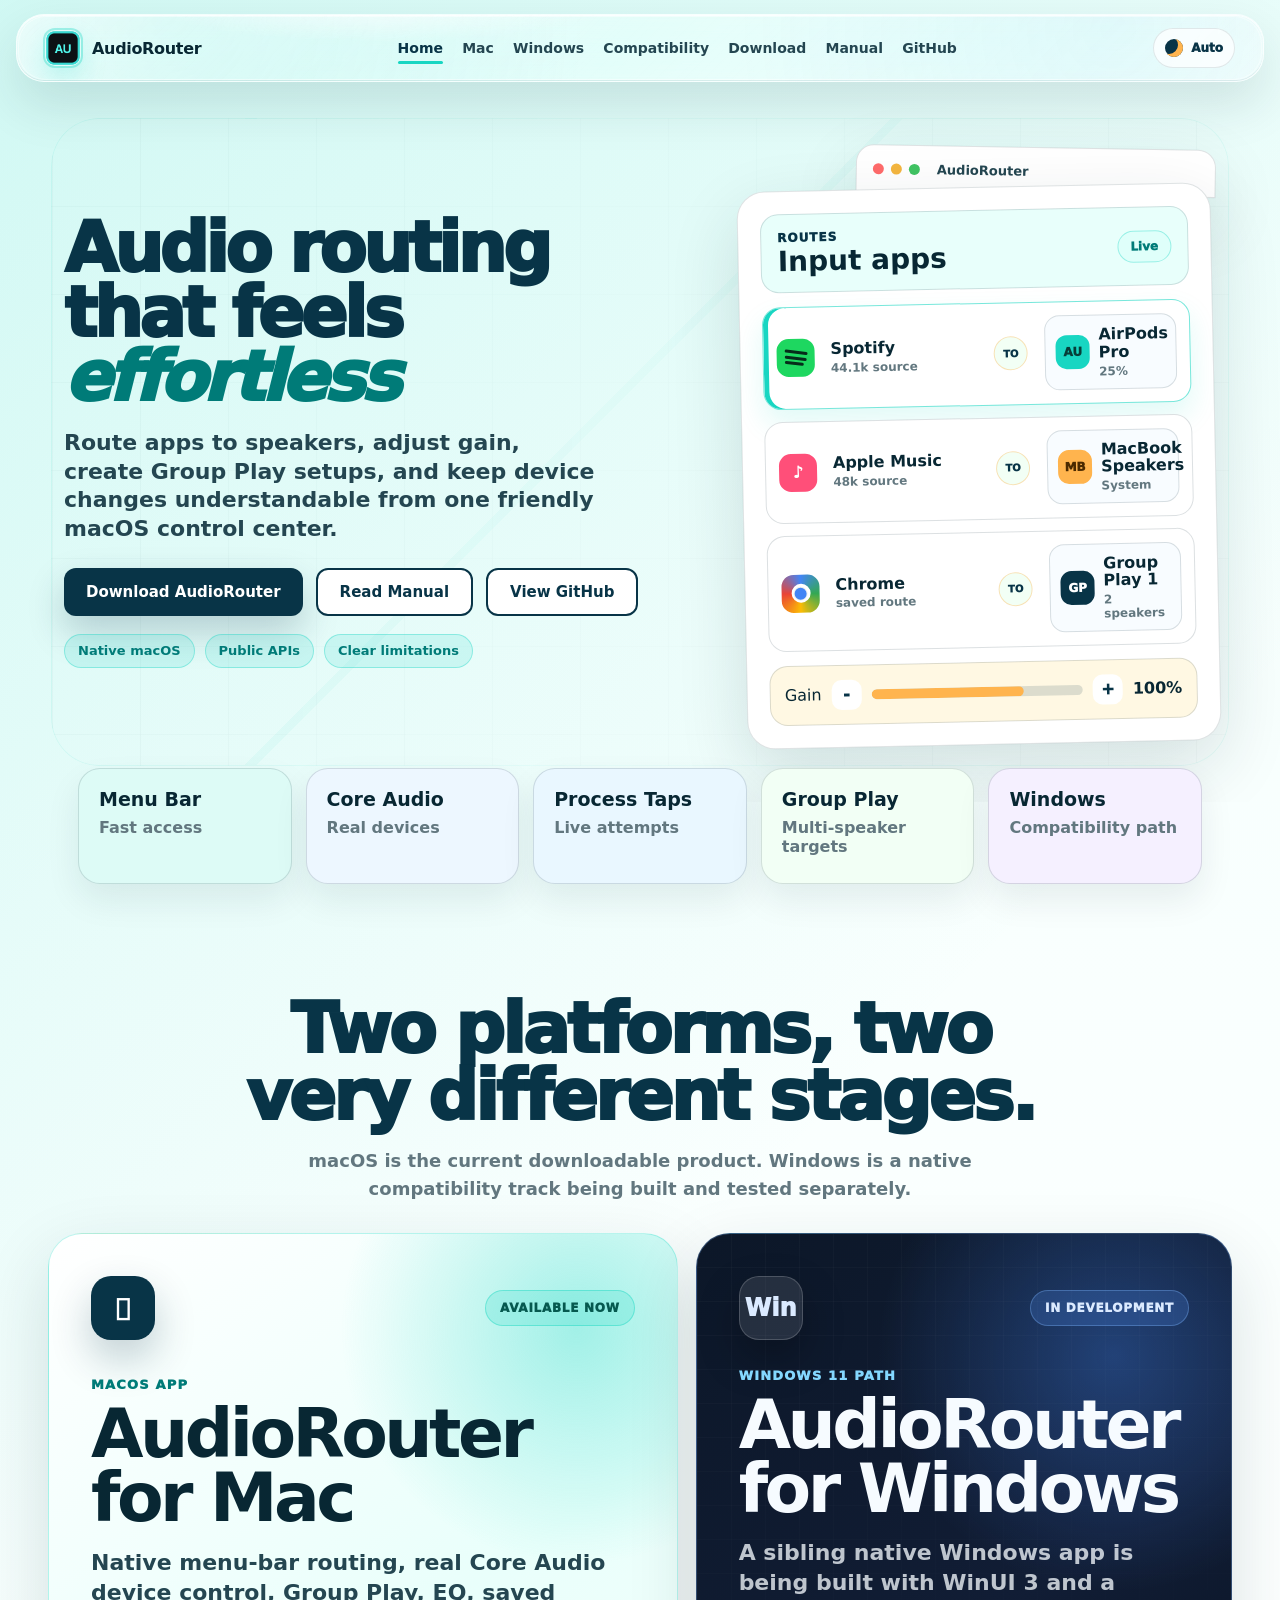
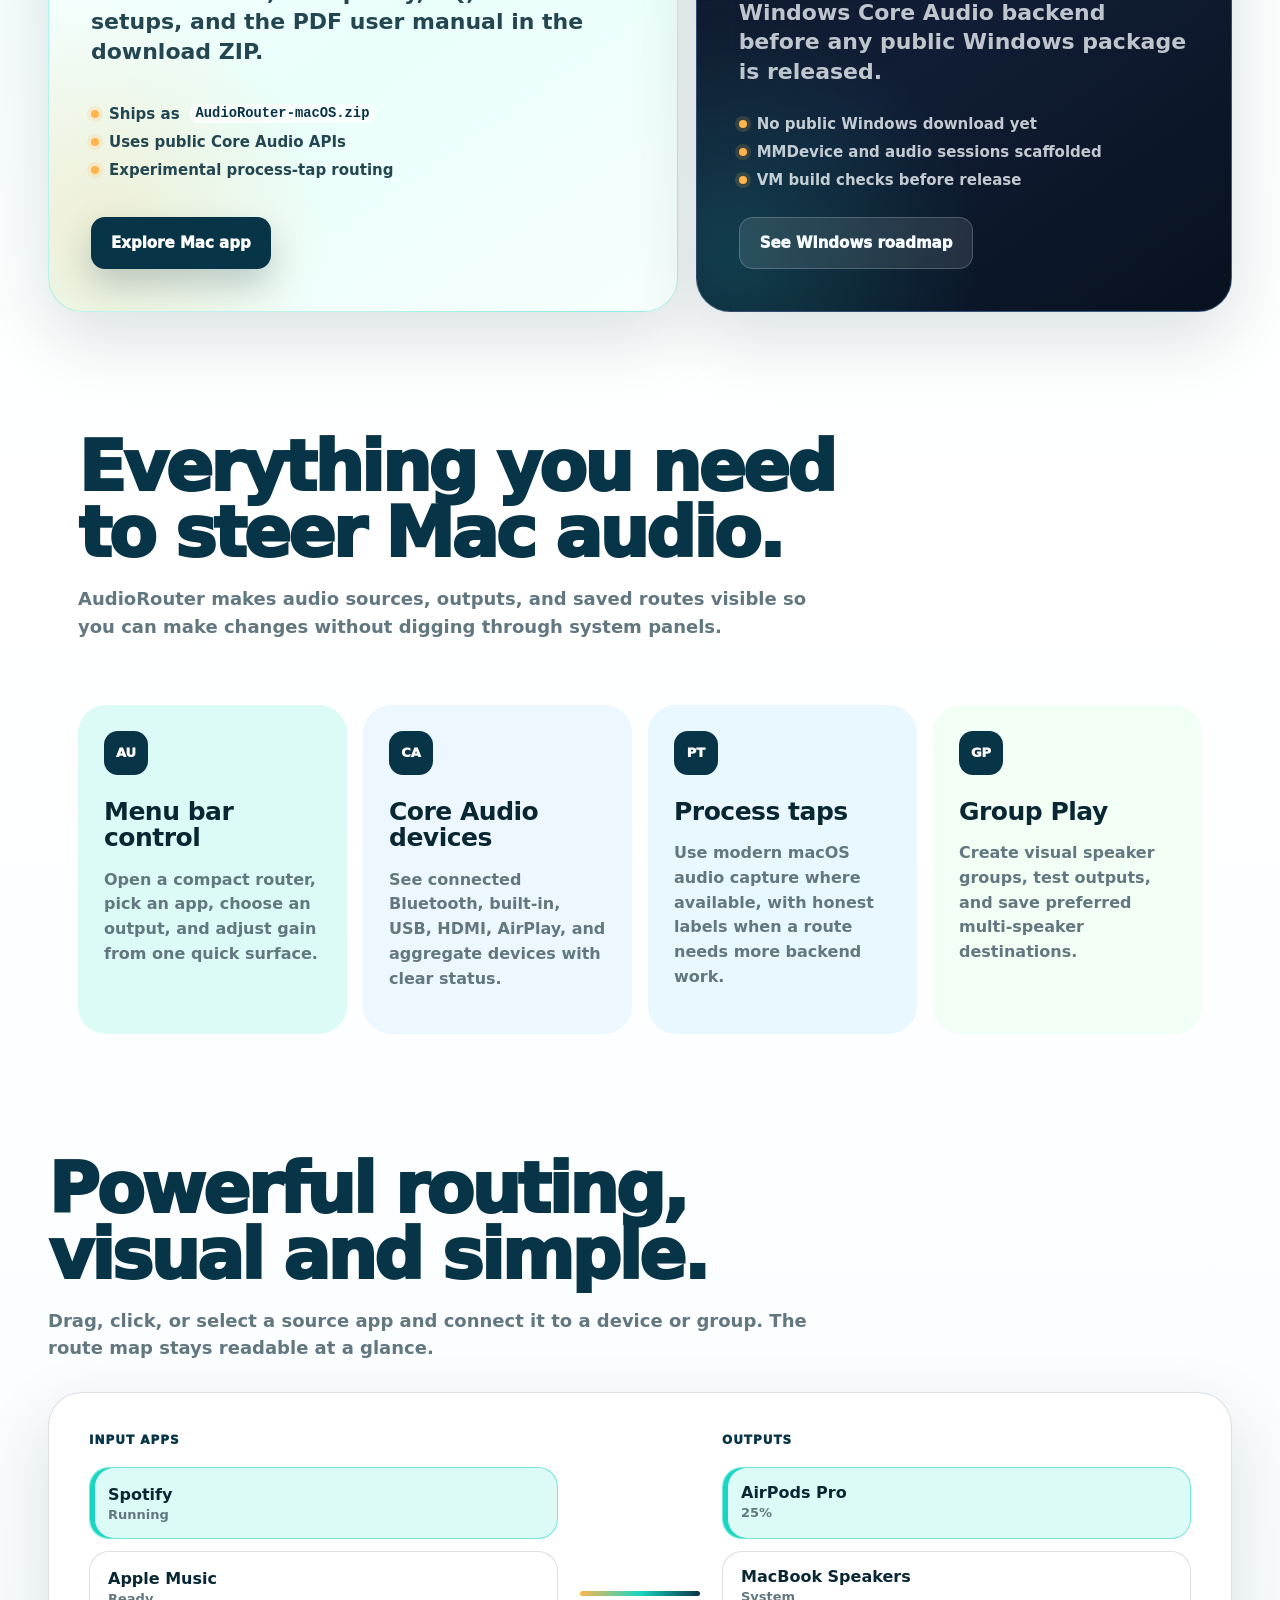
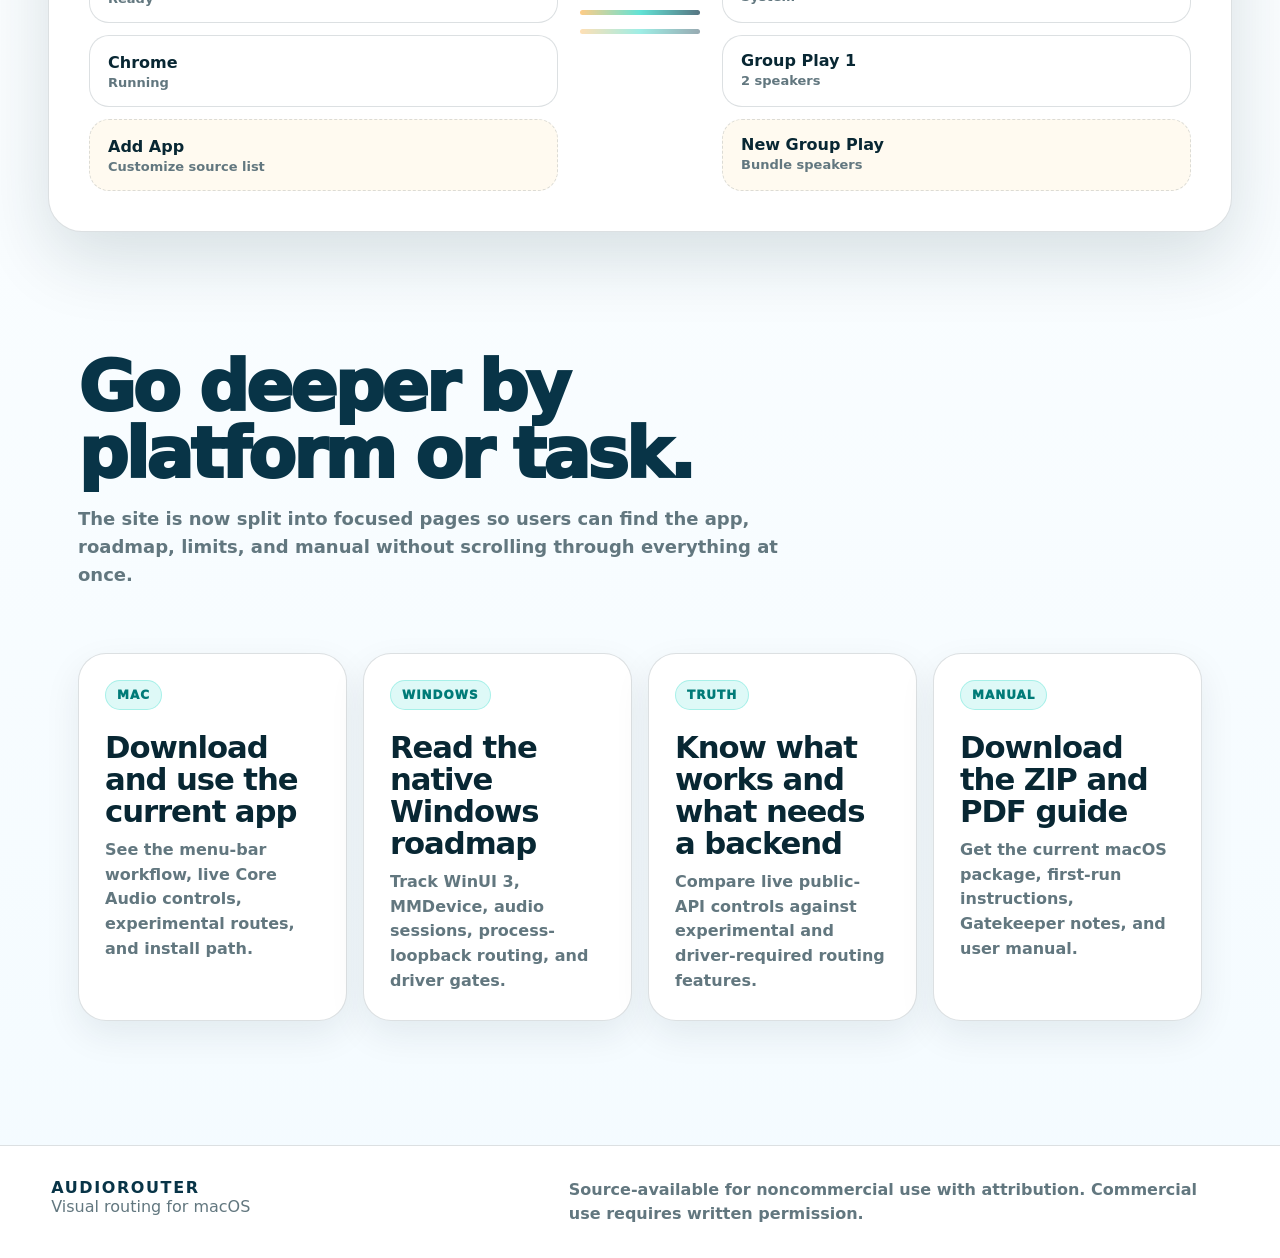
==== commit 9f7c7e76: "Add smooth website page transitions" ====
--- a/docs/index.html
+++ b/docs/index.html
@@ -15,15 +15,18 @@
   <script>
     (() => {
       try {
-        const saved = localStorage.getItem("audiorouter-theme");
+        const savedMode = localStorage.getItem("audiorouter-theme-mode");
         const prefersDark = window.matchMedia("(prefers-color-scheme: dark)").matches;
-        document.documentElement.dataset.theme = saved || (prefersDark ? "dark" : "light");
+        const mode = ["auto", "dark", "light"].includes(savedMode) ? savedMode : "auto";
+        document.documentElement.dataset.themeMode = mode;
+        document.documentElement.dataset.theme = mode === "auto" ? (prefersDark ? "dark" : "light") : mode;
       } catch {
-        document.documentElement.dataset.theme = "light";
+        document.documentElement.dataset.themeMode = "auto";
+        document.documentElement.dataset.theme = "dark";
       }
     })();
   </script>
-  <link rel="stylesheet" href="styles.css?v=20260616-hero-fit">
+  <link rel="stylesheet" href="styles.css?v=20260617-page-transitions">
 </head>
 <body>
   <header class="site-header">
@@ -46,9 +49,9 @@
       <a href="assets/AudioRouter-User-Manual.pdf">Manual</a>
       <a href="https://github.com/alanlu439/audiorouter">GitHub</a>
     </nav>
-    <button class="theme-toggle" type="button" aria-pressed="false" aria-label="Switch to dark mode">
+    <button class="theme-toggle" type="button" aria-pressed="false" aria-label="Theme mode Auto. Switch to dark mode">
       <span class="theme-toggle-icon" aria-hidden="true"></span>
-      <span class="theme-toggle-label">Dark</span>
+      <span class="theme-toggle-label">Auto</span>
     </button>
   </header>
 
@@ -292,6 +295,6 @@
     <p>Source-available for noncommercial use with attribution. Commercial use requires written permission.</p>
   </footer>
 
-  <script src="script.js"></script>
+  <script src="script.js?v=20260617-page-transitions"></script>
 </body>
 </html>
--- a/docs/styles.css
+++ b/docs/styles.css
@@ -23,6 +23,8 @@
   --hero-screen-height: clamp(540px, calc(100svh - 92px), 720px);
   --hero-screen-padding: clamp(34px, 5.6svh, 58px);
   --hero-screen-gap: clamp(24px, 3.6vw, 46px);
+  --page-transition-duration: 360ms;
+  --page-transition-ease: cubic-bezier(0.2, 0.8, 0.2, 1);
   font-family: Inter, ui-sans-serif, system-ui, -apple-system, BlinkMacSystemFont, "Segoe UI", sans-serif;
 }
 
@@ -74,6 +76,36 @@
   transition: background 220ms ease, color 220ms ease;
 }
 
+html.page-transition-ready body {
+  animation: pageEnter var(--page-transition-duration) var(--page-transition-ease) both;
+}
+
+html.is-navigating body {
+  pointer-events: none;
+  animation: pageExit 180ms ease both;
+}
+
+@keyframes pageEnter {
+  from {
+    opacity: 0;
+    transform: translateY(10px) scale(0.992);
+    filter: blur(5px);
+  }
+  to {
+    opacity: 1;
+    transform: translateY(0) scale(1);
+    filter: blur(0);
+  }
+}
+
+@keyframes pageExit {
+  to {
+    opacity: 0;
+    transform: translateY(-8px) scale(0.998);
+    filter: blur(4px);
+  }
+}
+
 .windows-site-root {
   background:
     radial-gradient(circle at 12% 0%, rgba(24, 214, 194, 0.12), transparent 30%),
@@ -3737,6 +3769,11 @@
     scroll-behavior: auto;
   }
 
+  html.page-transition-ready body,
+  html.is-navigating body {
+    animation: none;
+  }
+
   *,
   *::before,
   *::after {
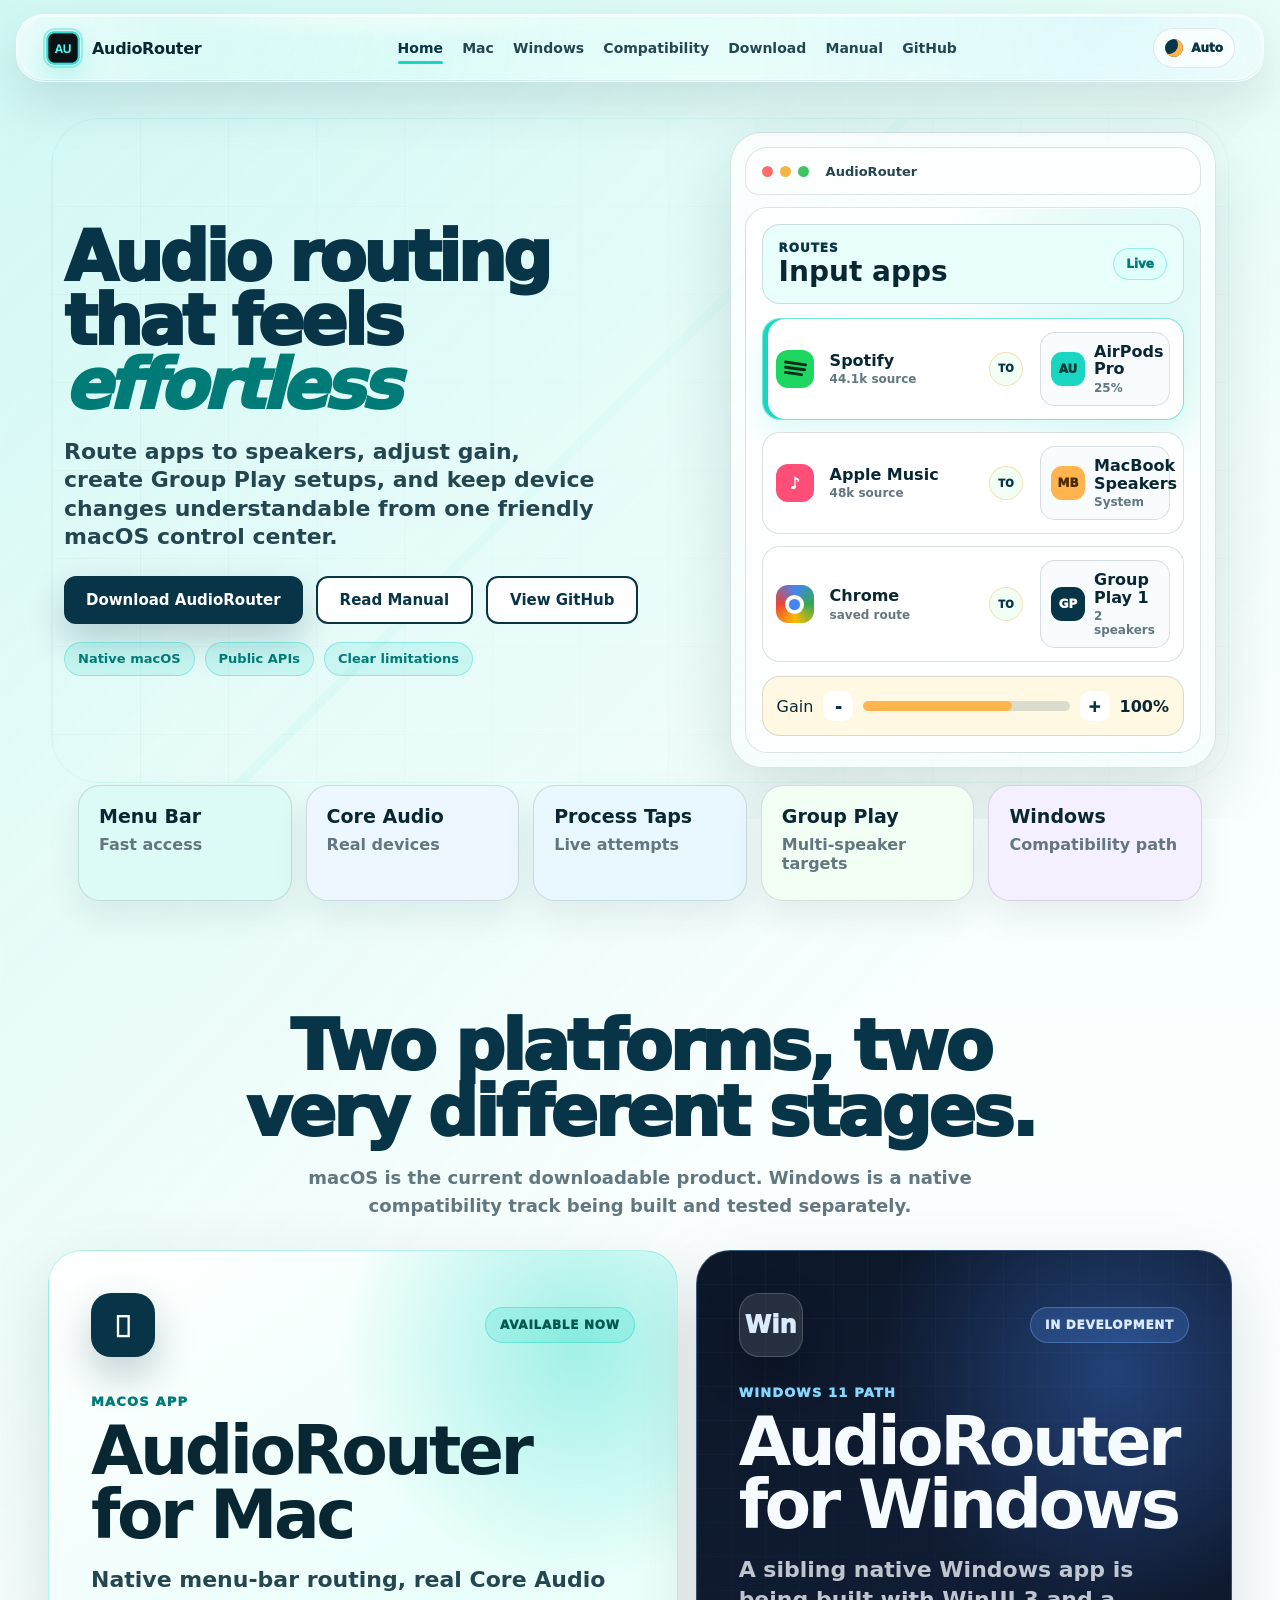
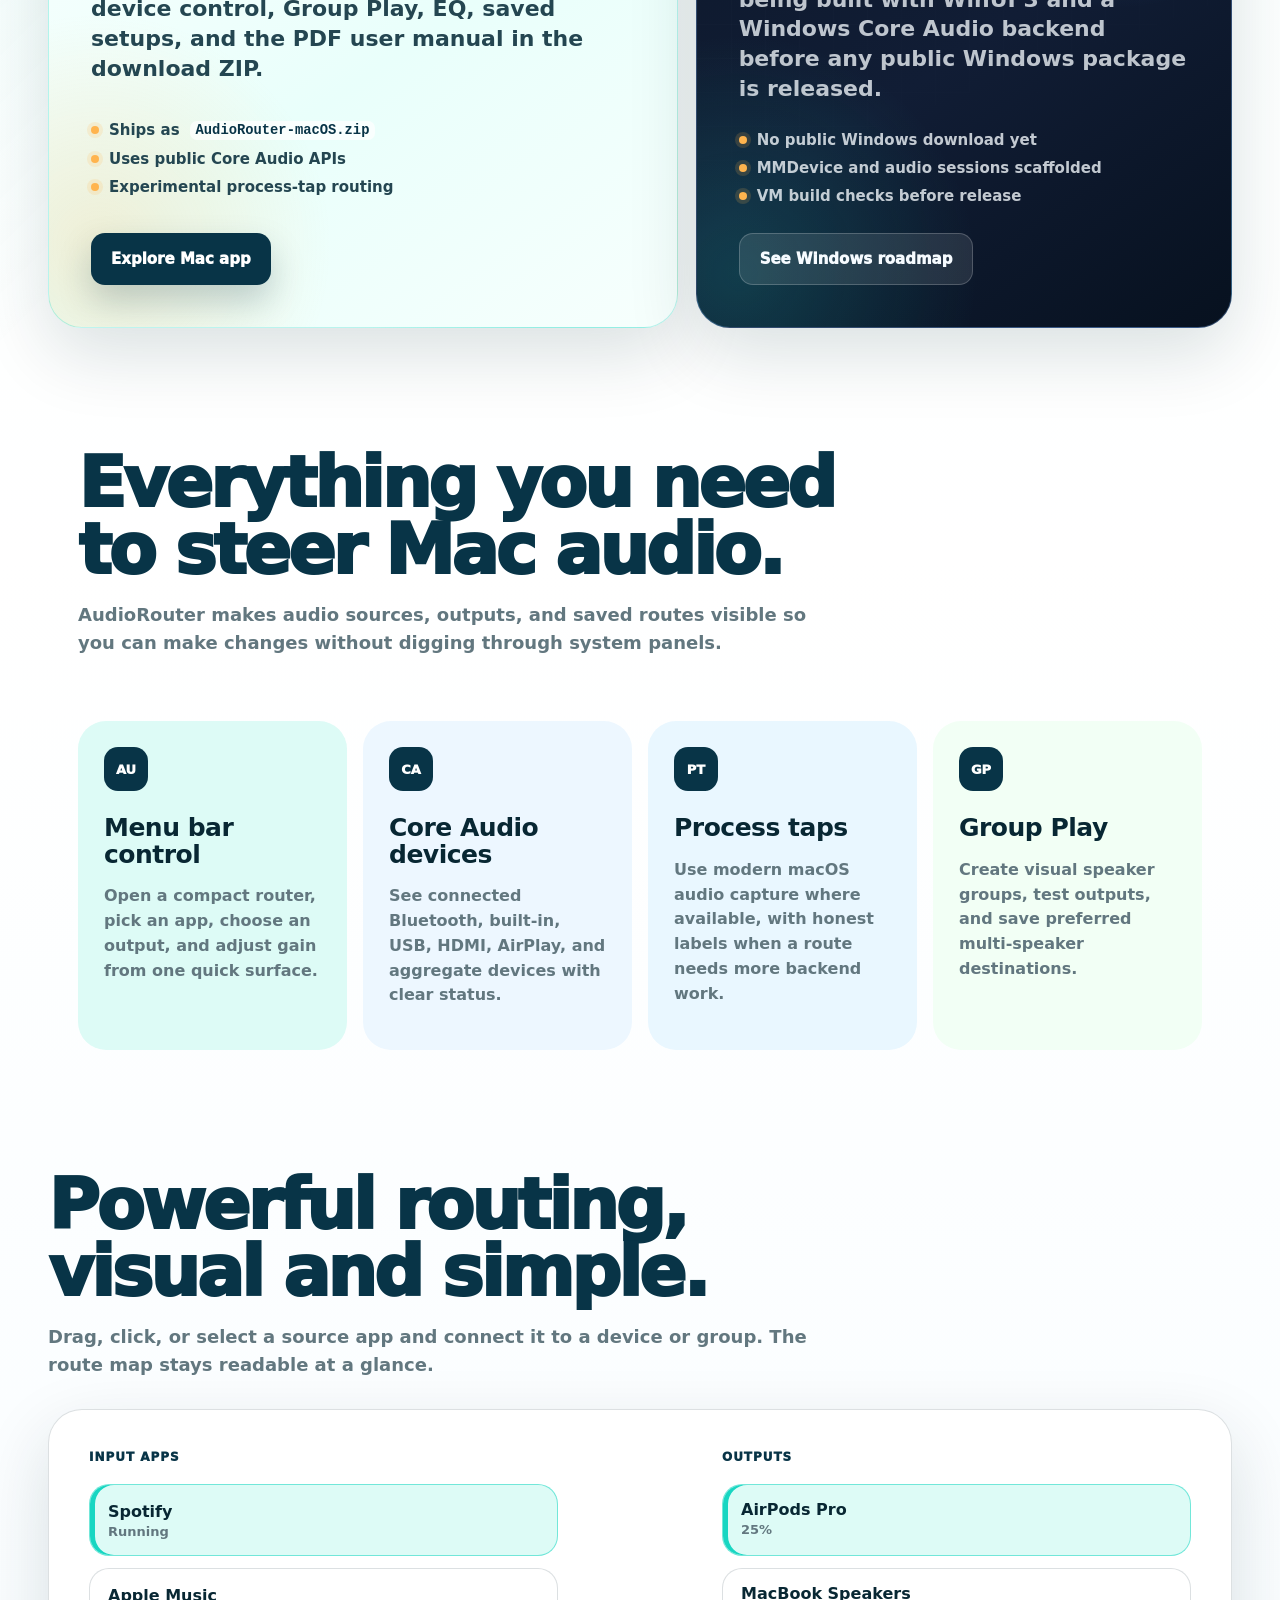
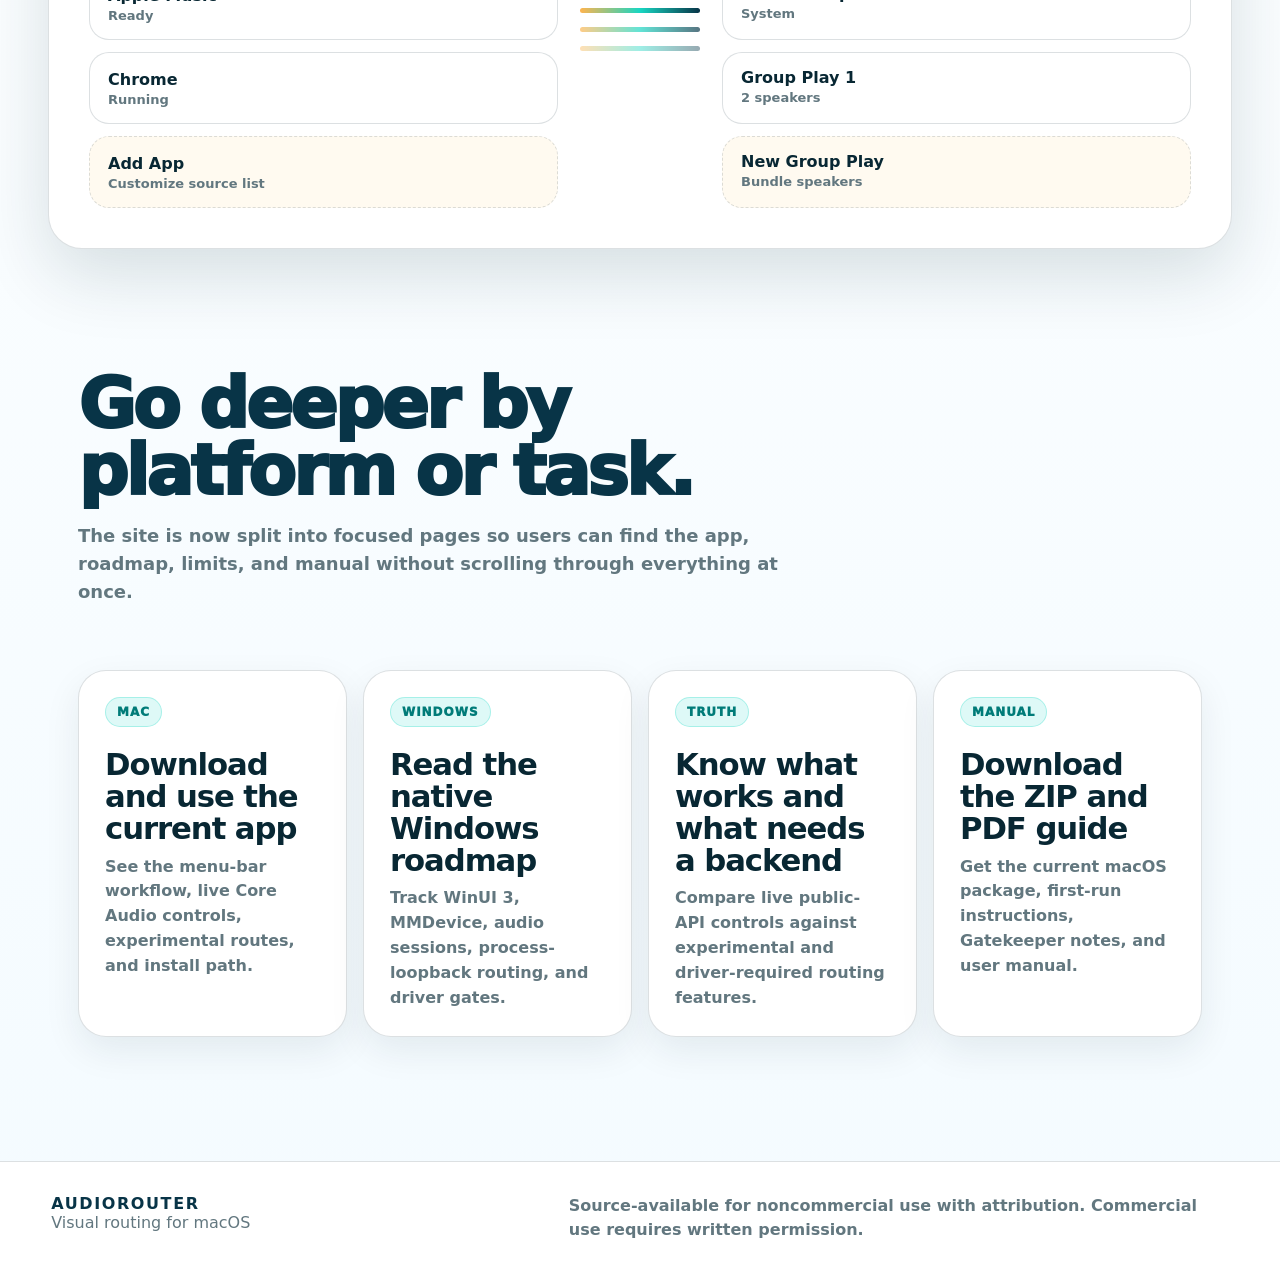
==== commit f16111fa: "Make website hero mockup cohesive" ====
--- a/docs/index.html
+++ b/docs/index.html
@@ -26,7 +26,7 @@
       }
     })();
   </script>
-  <link rel="stylesheet" href="styles.css?v=20260617-page-transitions">
+  <link rel="stylesheet" href="styles.css?v=20260617-hero-cohesive">
 </head>
 <body>
   <header class="site-header">
--- a/docs/styles.css
+++ b/docs/styles.css
@@ -32,8 +32,8 @@
   color-scheme: dark;
   --bg: #07111f;
   --ink: #f6fbff;
-  --ink-soft: #c3d8df;
-  --muted: #8fa8b3;
+  --ink-soft: #d8e8ee;
+  --muted: #b4c8d0;
   --line: rgba(246, 251, 255, 0.14);
   --line-strong: rgba(246, 251, 255, 0.24);
   --teal: #35ead4;
@@ -543,27 +543,31 @@
 
 .hero-stage {
   justify-self: end;
-  width: min(100%, clamp(420px, 37vw, 540px));
+  width: min(100%, clamp(430px, 38vw, 560px));
+  padding: 14px;
+  border: 1px solid rgba(8, 39, 51, 0.13);
+  border-radius: 32px;
+  background:
+    linear-gradient(145deg, rgba(255, 255, 255, 0.84), rgba(243, 253, 252, 0.58));
+  box-shadow: var(--shadow);
 }
 
 .menu-bar,
 .console-window {
-  background: var(--panel);
   border: 1px solid rgba(8, 39, 51, 0.13);
-  box-shadow: var(--shadow);
 }
 
 .menu-bar {
   display: flex;
   align-items: center;
   gap: 7px;
-  width: 76%;
+  width: 100%;
   height: 48px;
-  margin-left: auto;
+  margin: 0;
   padding: 0 16px;
-  border-radius: 18px 18px 0 0;
-  transform: rotate(1deg) translateY(8px);
-  animation: menuSlideIn 640ms ease both;
+  border-radius: 22px 22px 14px 14px;
+  background: rgba(255, 255, 255, 0.70);
+  box-shadow: inset 0 1px 0 rgba(255, 255, 255, 0.62);
 }
 
 .menu-bar span {
@@ -594,10 +598,13 @@
 .console-window {
   position: relative;
   overflow: hidden;
-  border-radius: 28px;
-  padding: 22px;
-  transform: rotate(-1.2deg);
-  animation: consoleFloat 7s ease-in-out infinite;
+  margin-top: 12px;
+  border-radius: 22px;
+  padding: 16px;
+  background:
+    radial-gradient(circle at 88% 12%, rgba(24, 214, 194, 0.16), transparent 34%),
+    rgba(255, 255, 255, 0.72);
+  box-shadow: inset 0 1px 0 rgba(255, 255, 255, 0.54);
 }
 
 .console-title,
@@ -614,6 +621,7 @@
 }
 
 :root[data-theme="dark"] .menu-bar,
+:root[data-theme="dark"] .hero-stage,
 :root[data-theme="dark"] .console-window,
 :root[data-theme="dark"] .console-title,
 :root[data-theme="dark"] .route-source,
@@ -635,6 +643,24 @@
   box-shadow: 0 18px 54px rgba(0, 0, 0, 0.24);
 }
 
+:root[data-theme="dark"] .hero-stage {
+  background:
+    linear-gradient(145deg, rgba(246, 251, 255, 0.08), rgba(53, 234, 212, 0.045)),
+    rgba(7, 17, 31, 0.52);
+}
+
+:root[data-theme="dark"] .menu-bar {
+  background: rgba(246, 251, 255, 0.08);
+  box-shadow: inset 0 1px 0 rgba(246, 251, 255, 0.10);
+}
+
+:root[data-theme="dark"] .console-window {
+  background:
+    radial-gradient(circle at 88% 12%, rgba(53, 234, 212, 0.15), transparent 34%),
+    rgba(246, 251, 255, 0.06);
+  box-shadow: inset 0 1px 0 rgba(246, 251, 255, 0.08);
+}
+
 :root[data-theme="dark"] .console-title,
 :root[data-theme="dark"] .route-output,
 :root[data-theme="dark"] .patch-source.active,
@@ -647,6 +673,13 @@
 :root[data-theme="dark"] .patch-output.add,
 :root[data-theme="dark"] .accent-panel {
   background: rgba(255, 196, 107, 0.11);
+}
+
+:root[data-theme="dark"] .live-pill,
+:root[data-theme="dark"] .platform-status.live {
+  color: #061c23;
+  background: rgba(53, 234, 212, 0.88);
+  border-color: rgba(53, 234, 212, 0.58);
 }
 
 .console-title {
@@ -763,6 +796,10 @@
 
 .app-dot.music {
   background: #ff4f79;
+}
+
+:root[data-theme="dark"] .app-dot.music {
+  color: #07111f;
 }
 
 .app-dot.chrome {
@@ -1968,7 +2005,7 @@
 
 .windows-blueprint-card p {
   margin: 12px 0 0;
-  color: rgba(246, 251, 255, 0.72);
+  color: rgba(246, 251, 255, 0.84);
   font-size: 14px;
   line-height: 1.36;
 }
@@ -1997,7 +2034,7 @@
 
 .windows-lab-header p {
   max-width: 720px;
-  color: rgba(246, 251, 255, 0.68);
+  color: rgba(246, 251, 255, 0.84);
   font-size: 18px;
   line-height: 1.5;
   font-weight: 680;
@@ -2045,13 +2082,13 @@
 }
 
 .windows-lab-grid p {
-  color: rgba(246, 251, 255, 0.72);
+  color: rgba(246, 251, 255, 0.84);
   line-height: 1.5;
   font-weight: 680;
 }
 
 .windows-page + .site-footer {
-  color: rgba(246, 251, 255, 0.64);
+  color: rgba(246, 251, 255, 0.76);
   background: #07111f;
   border-top: 1px solid rgba(255, 255, 255, 0.10);
 }
@@ -2488,7 +2525,7 @@
 }
 
 .windows-section .section-heading p {
-  color: rgba(246, 251, 255, 0.70);
+  color: rgba(246, 251, 255, 0.84);
 }
 
 .windows-roadmap-summary {
@@ -2527,7 +2564,7 @@
 
 .windows-roadmap-summary p {
   margin: 0;
-  color: rgba(246, 251, 255, 0.72);
+  color: rgba(246, 251, 255, 0.84);
   font-size: 17px;
   line-height: 1.48;
   font-weight: 700;
@@ -2618,7 +2655,7 @@
 
 .windows-card p {
   margin: 12px 0 0;
-  color: rgba(246, 251, 255, 0.72);
+  color: rgba(246, 251, 255, 0.84);
   line-height: 1.48;
   font-weight: 680;
 }
@@ -2634,7 +2671,7 @@
 .windows-card li {
   display: flex;
   gap: 9px;
-  color: rgba(246, 251, 255, 0.74);
+  color: rgba(246, 251, 255, 0.84);
   font-size: 14px;
   font-weight: 760;
   line-height: 1.35;
@@ -2875,9 +2912,36 @@
   color: var(--ink-soft);
 }
 
+:root[data-theme="dark"] .platform-action:not(.ghost),
+:root[data-theme="dark"] .platform-card-mac .platform-mark,
+:root[data-theme="dark"] .feature-icon,
+:root[data-theme="dark"] .speaker-icon.group,
+:root[data-theme="dark"] .mac-feature-row span,
+:root[data-theme="dark"] .compat-hero-card .platform-mark {
+  color: #061c23;
+  background: var(--teal);
+  box-shadow: 0 18px 40px rgba(53, 234, 212, 0.16);
+}
+
+:root[data-theme="dark"] .platform-action:not(.ghost):hover {
+  color: #061c23;
+  background: #79f5e8;
+  box-shadow: 0 20px 44px rgba(53, 234, 212, 0.20);
+}
+
+:root[data-theme="dark"] .fader-row button {
+  color: #07111f;
+  background: #f6fbff;
+}
+
 :root[data-theme="dark"] .platform-list code {
   color: var(--ink);
   background: rgba(246, 251, 255, 0.10);
+}
+
+:root[data-theme="dark"] .mac-page-hero .page-kicker,
+:root[data-theme="dark"] .mac-window-chrome em {
+  color: var(--teal-dark);
 }
 
 :root[data-theme="dark"] .download-card {
@@ -2899,27 +2963,6 @@
 
 :root[data-theme="dark"] .site-footer strong {
   color: var(--ink);
-}
-
-@keyframes menuSlideIn {
-  from {
-    opacity: 0;
-    transform: rotate(1deg) translateY(-12px);
-  }
-  to {
-    opacity: 1;
-    transform: rotate(1deg) translateY(8px);
-  }
-}
-
-@keyframes consoleFloat {
-  0%,
-  100% {
-    transform: rotate(-1.2deg) translate3d(0, 0, 0);
-  }
-  50% {
-    transform: rotate(-0.4deg) translate3d(0, -8px, 0);
-  }
 }
 
 @keyframes livePulse {
